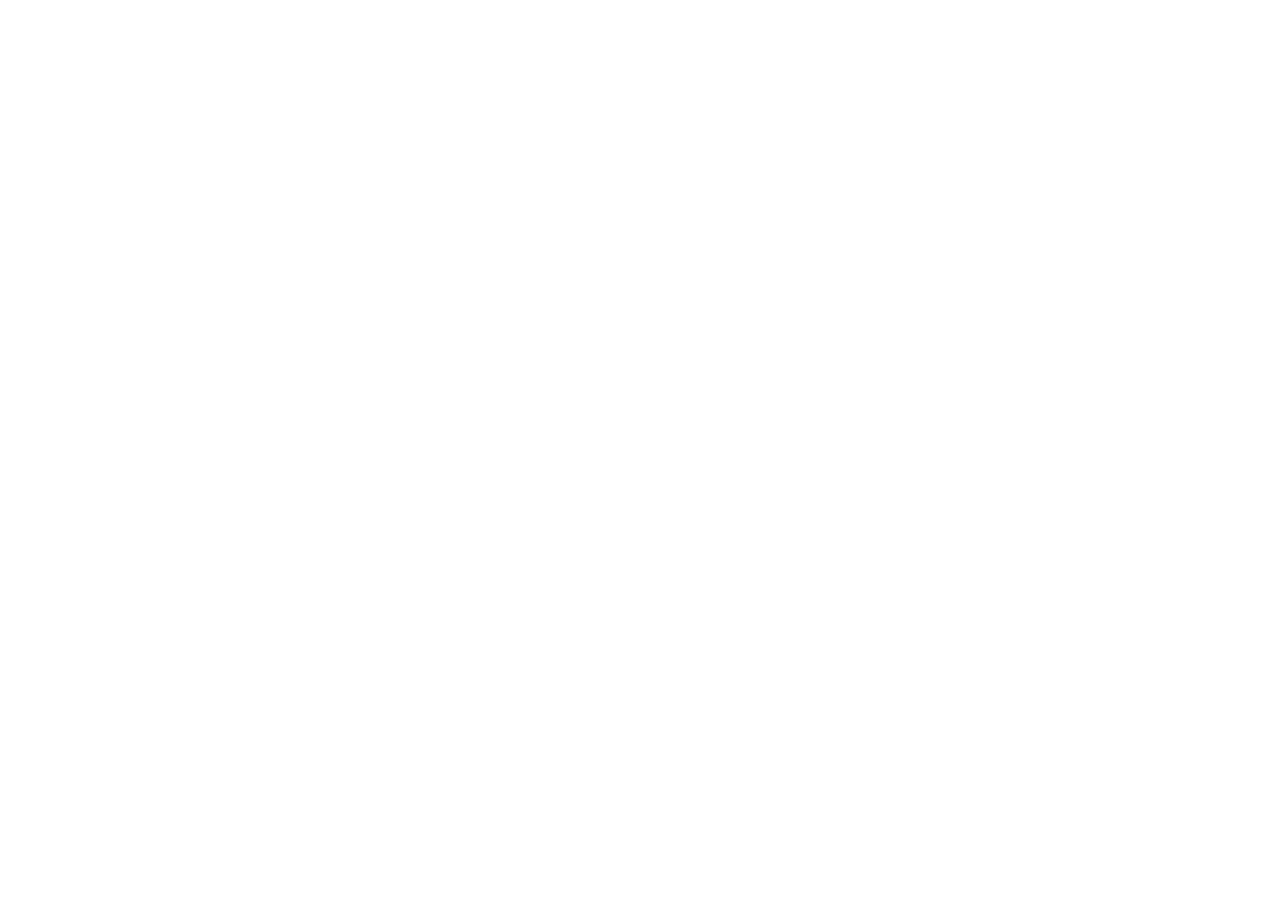
==== index.html @ f11565d5 "img inserted" ====
<!DOCTYPE html>
<html lang="en">
<head>
    <meta charset="UTF-8">
    <meta name="viewport" content="width=device-width, initial-scale=1.0">
    <title>Document</title>
</head>
<body>
    <!-- Sección de inicio-->
    <section>
        <div>
            <div>
                <img src="SRC/rocket.png" alt="">
            </div>
        </div>
    </section>
    <!--Fin sección de inicio-->
</body>
</html>
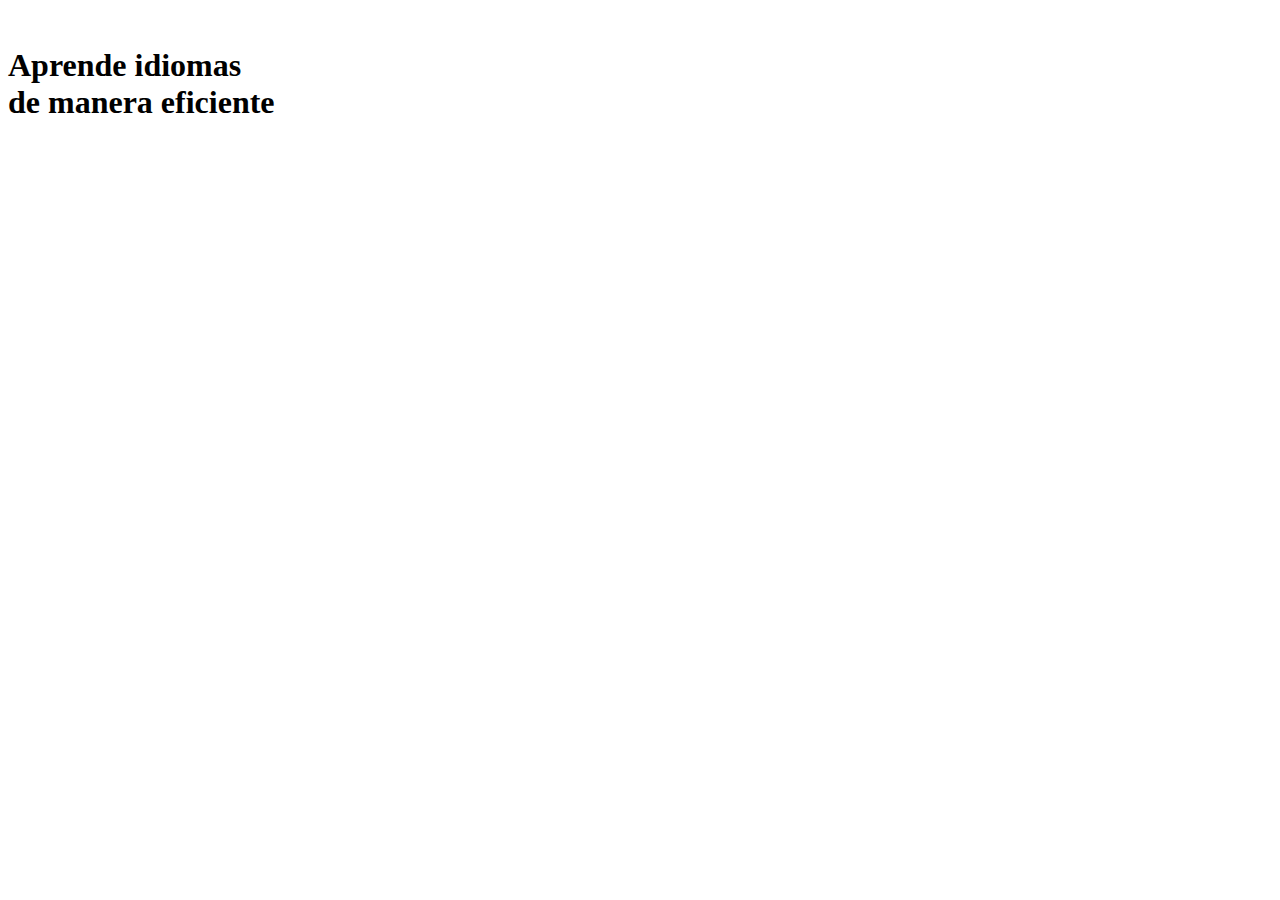
==== commit f2300a7d: "a" ====
--- a/index.html
+++ b/index.html
@@ -7,11 +7,17 @@
 </head>
 <body>
     <!-- Sección de inicio-->
-    <section>
-        <div>
-            <div>
+    <section class="Inicio">
+        <div class="Inicio-cont">
+            <div class="nave">
                 <img src="SRC/rocket.png" alt="">
             </div>
+            <div class="Registro-ingreso">
+                <h1>Aprende idiomas <br> de manera eficiente</h1>
+                <div class="Registrarse-Ingresar">
+                    <a href="Registrarse"></a>
+                    <a href="Ingresar"></a>
+                </div>
         </div>
     </section>
     <!--Fin sección de inicio-->
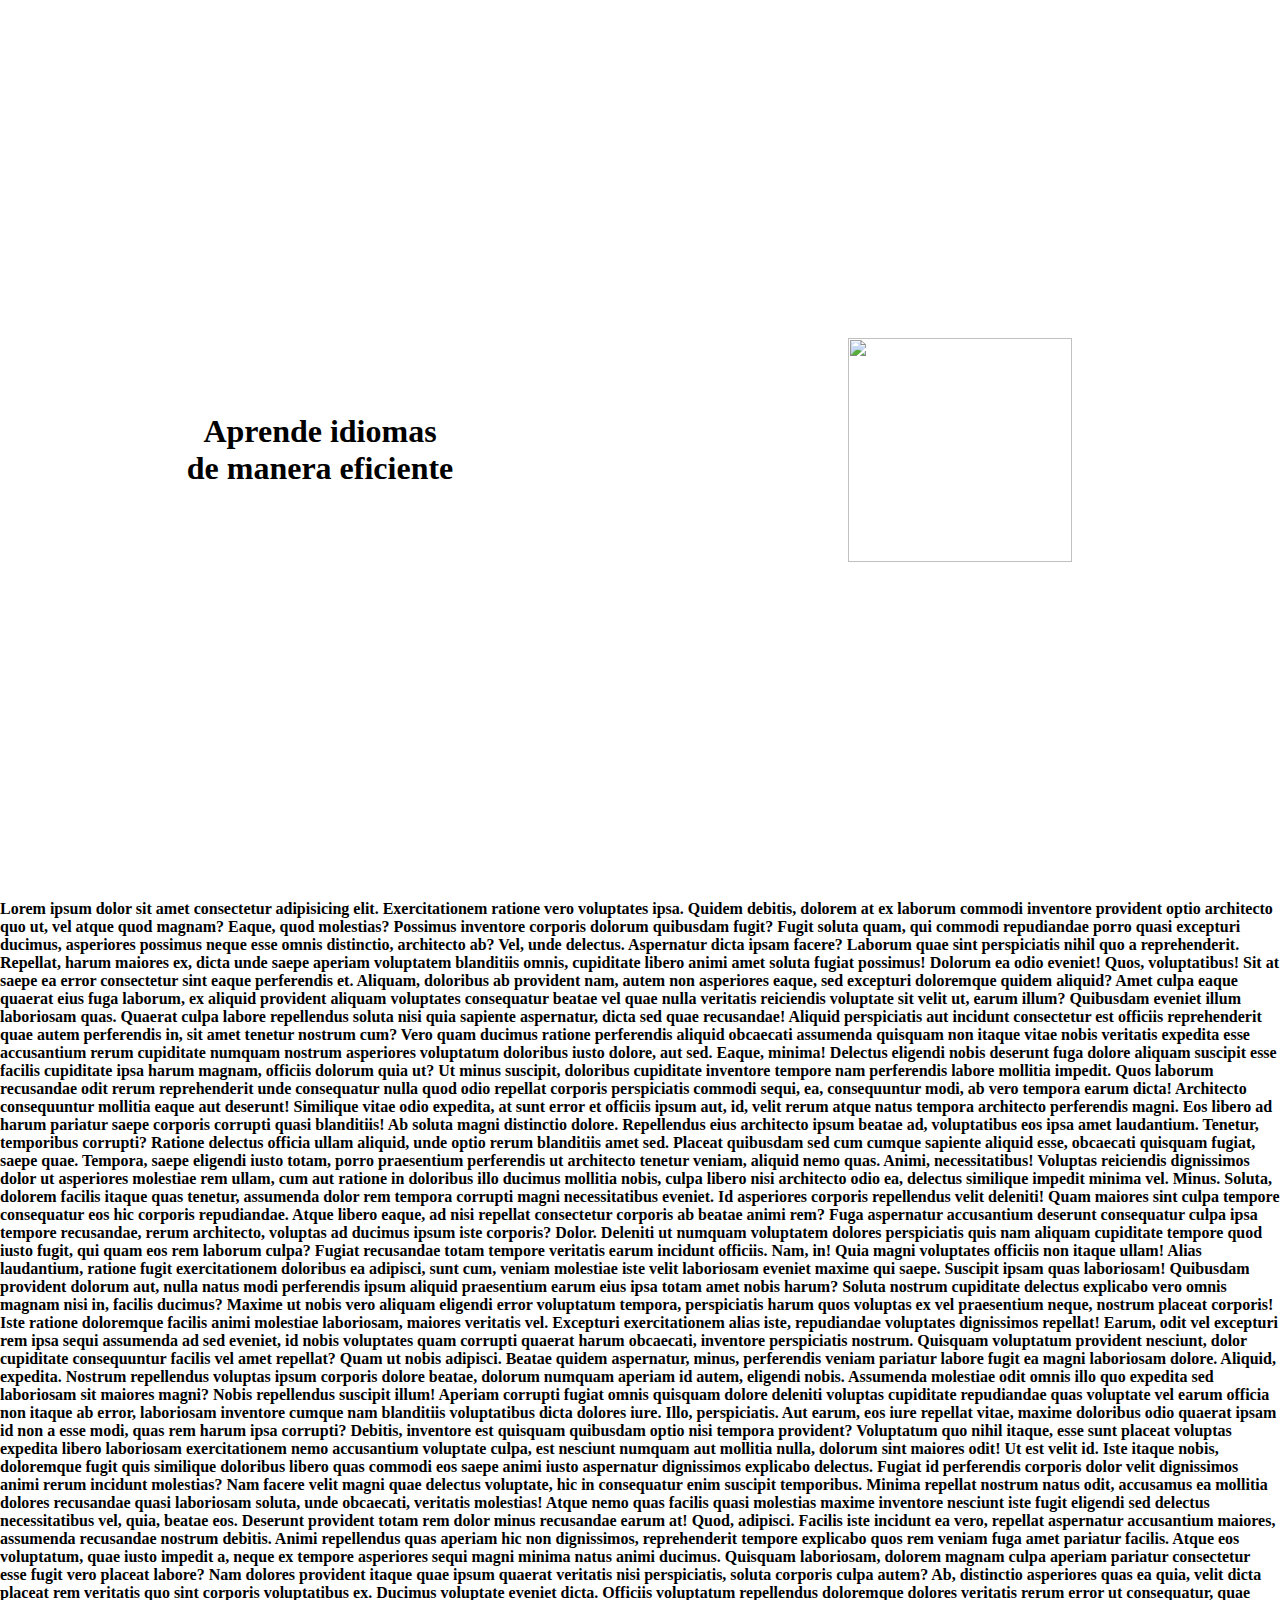
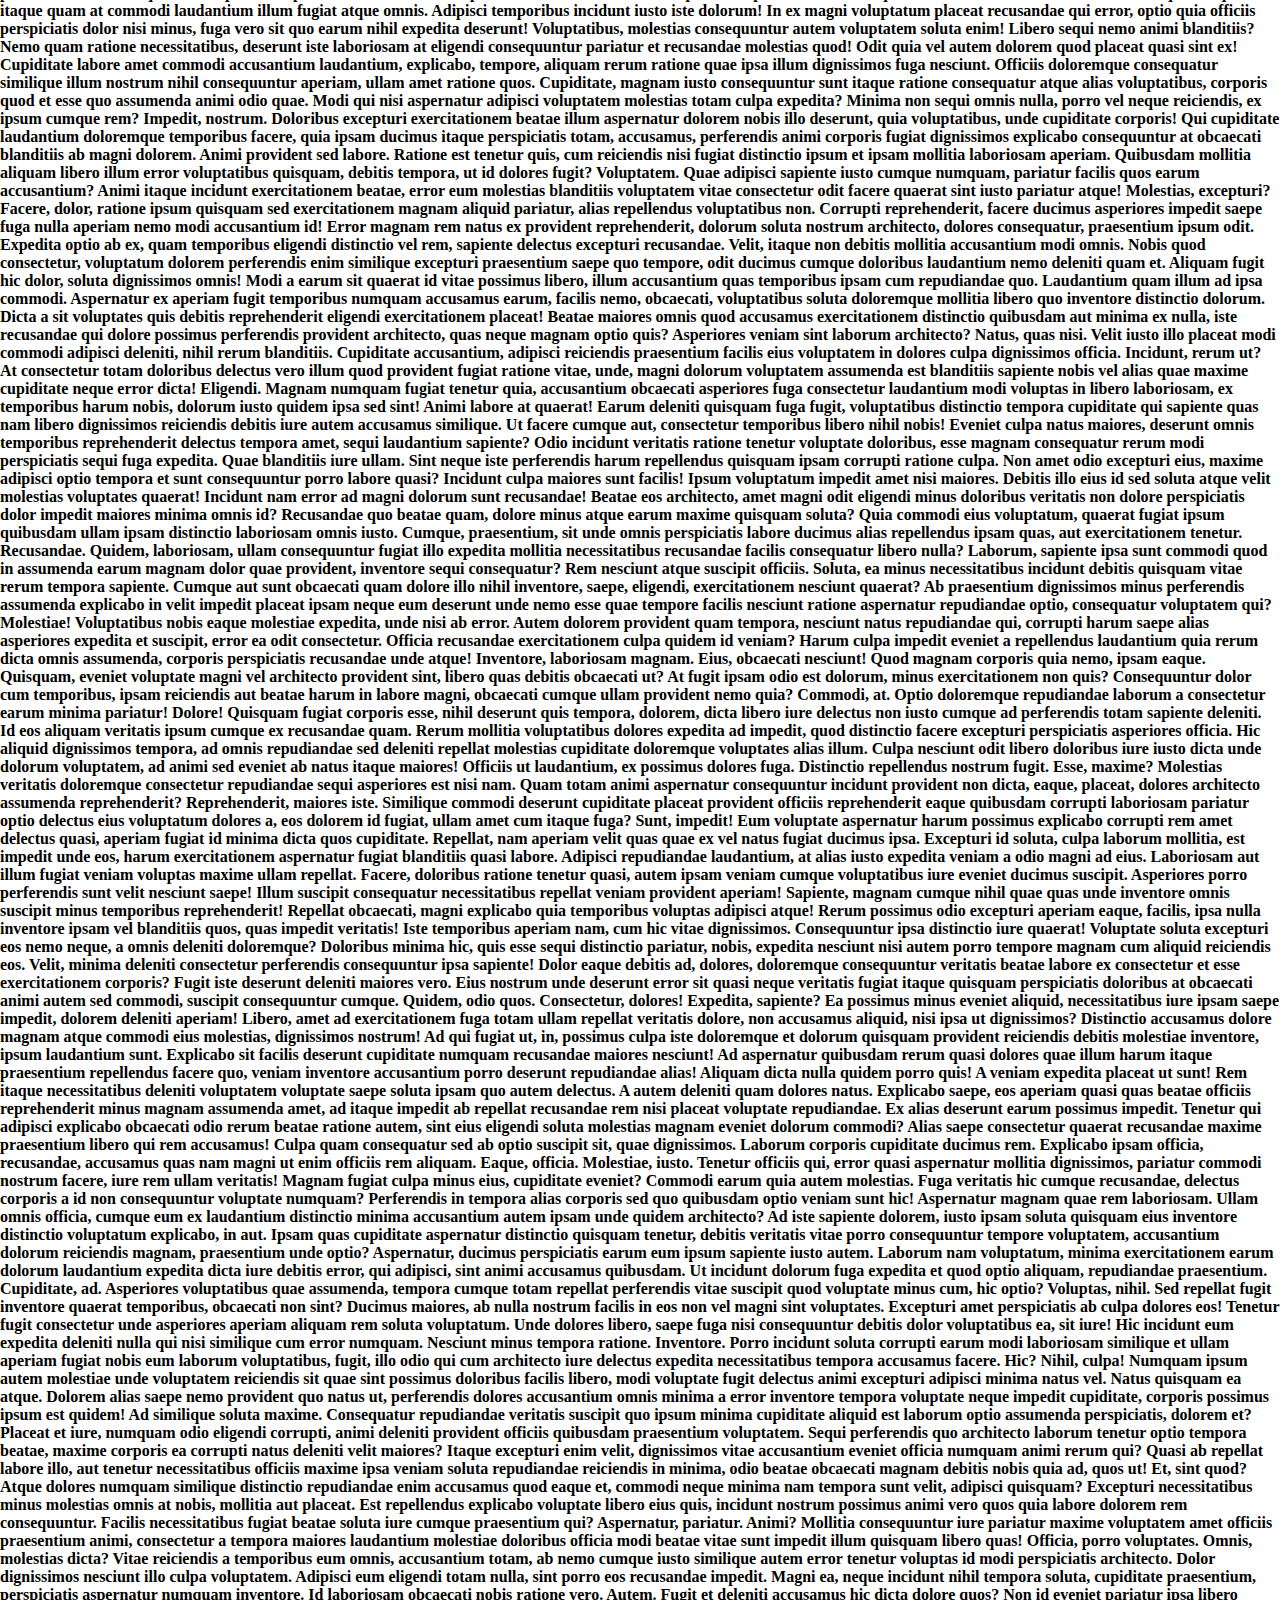
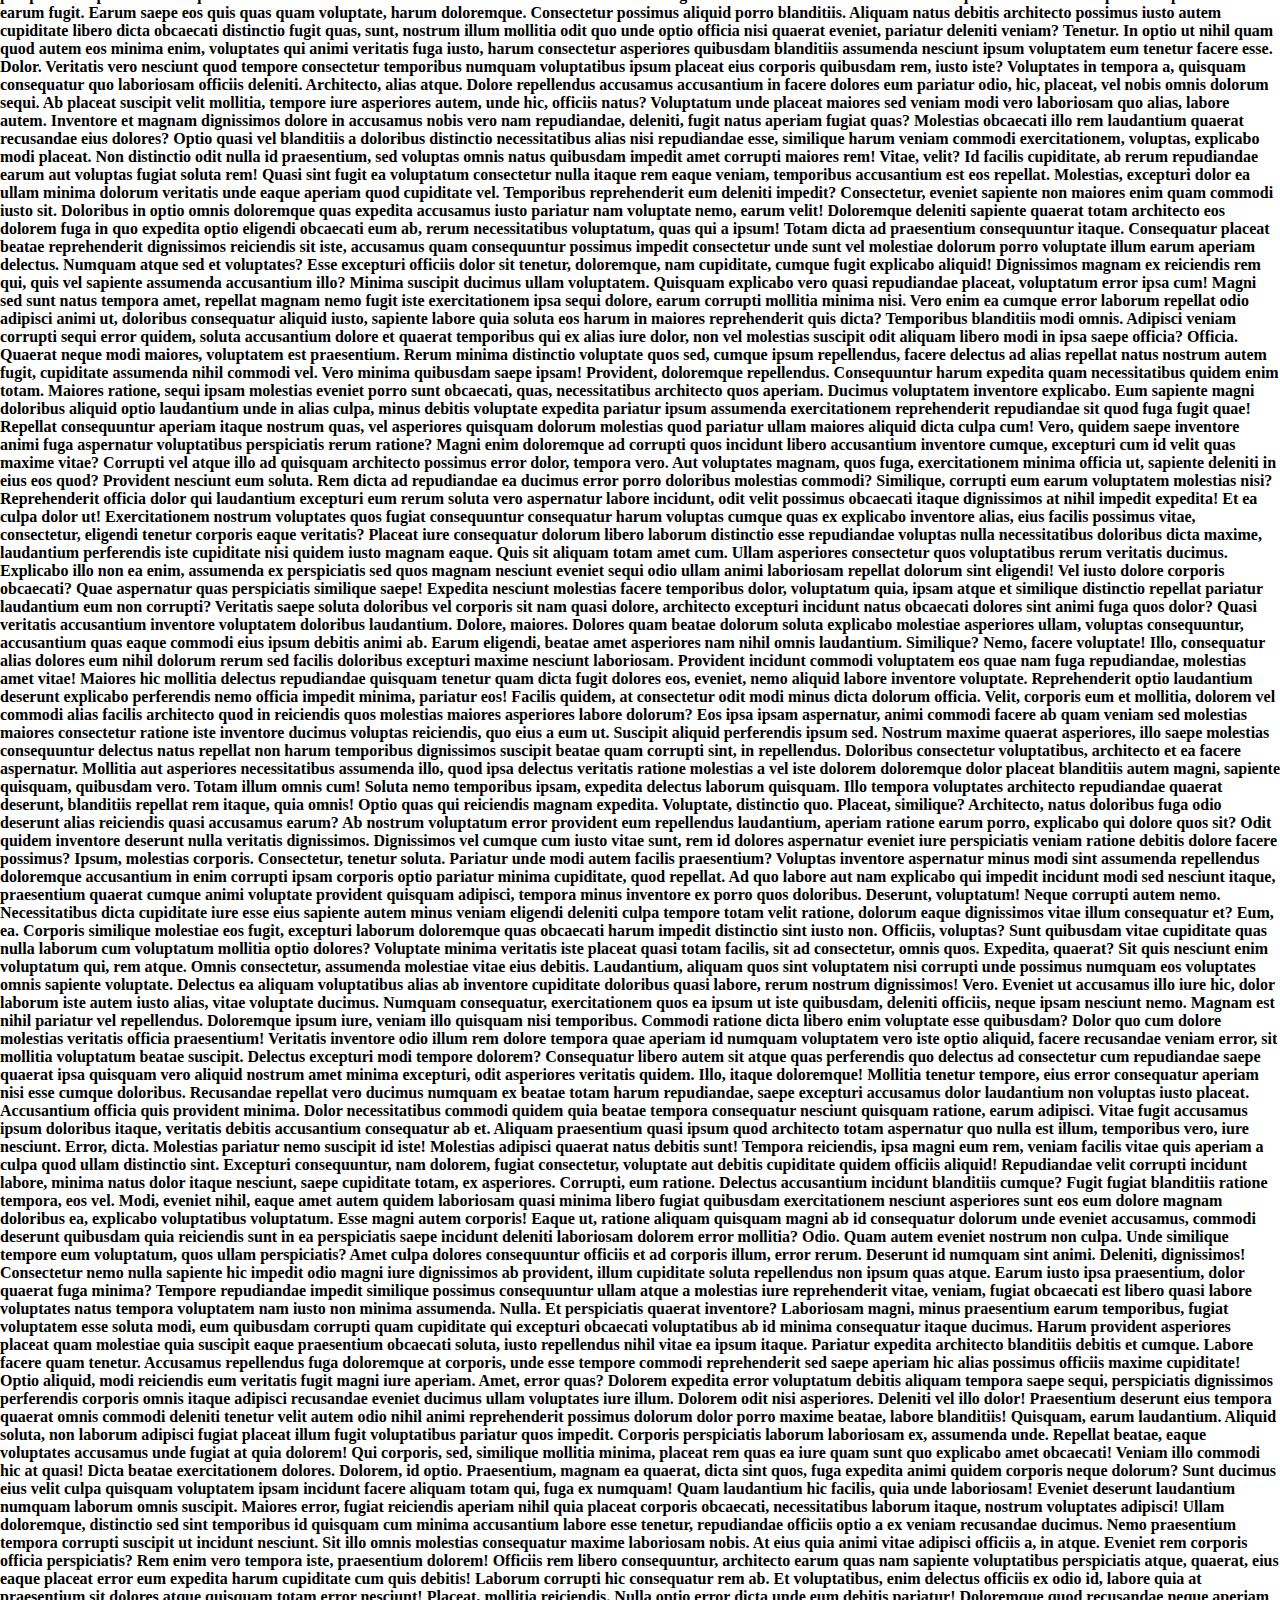
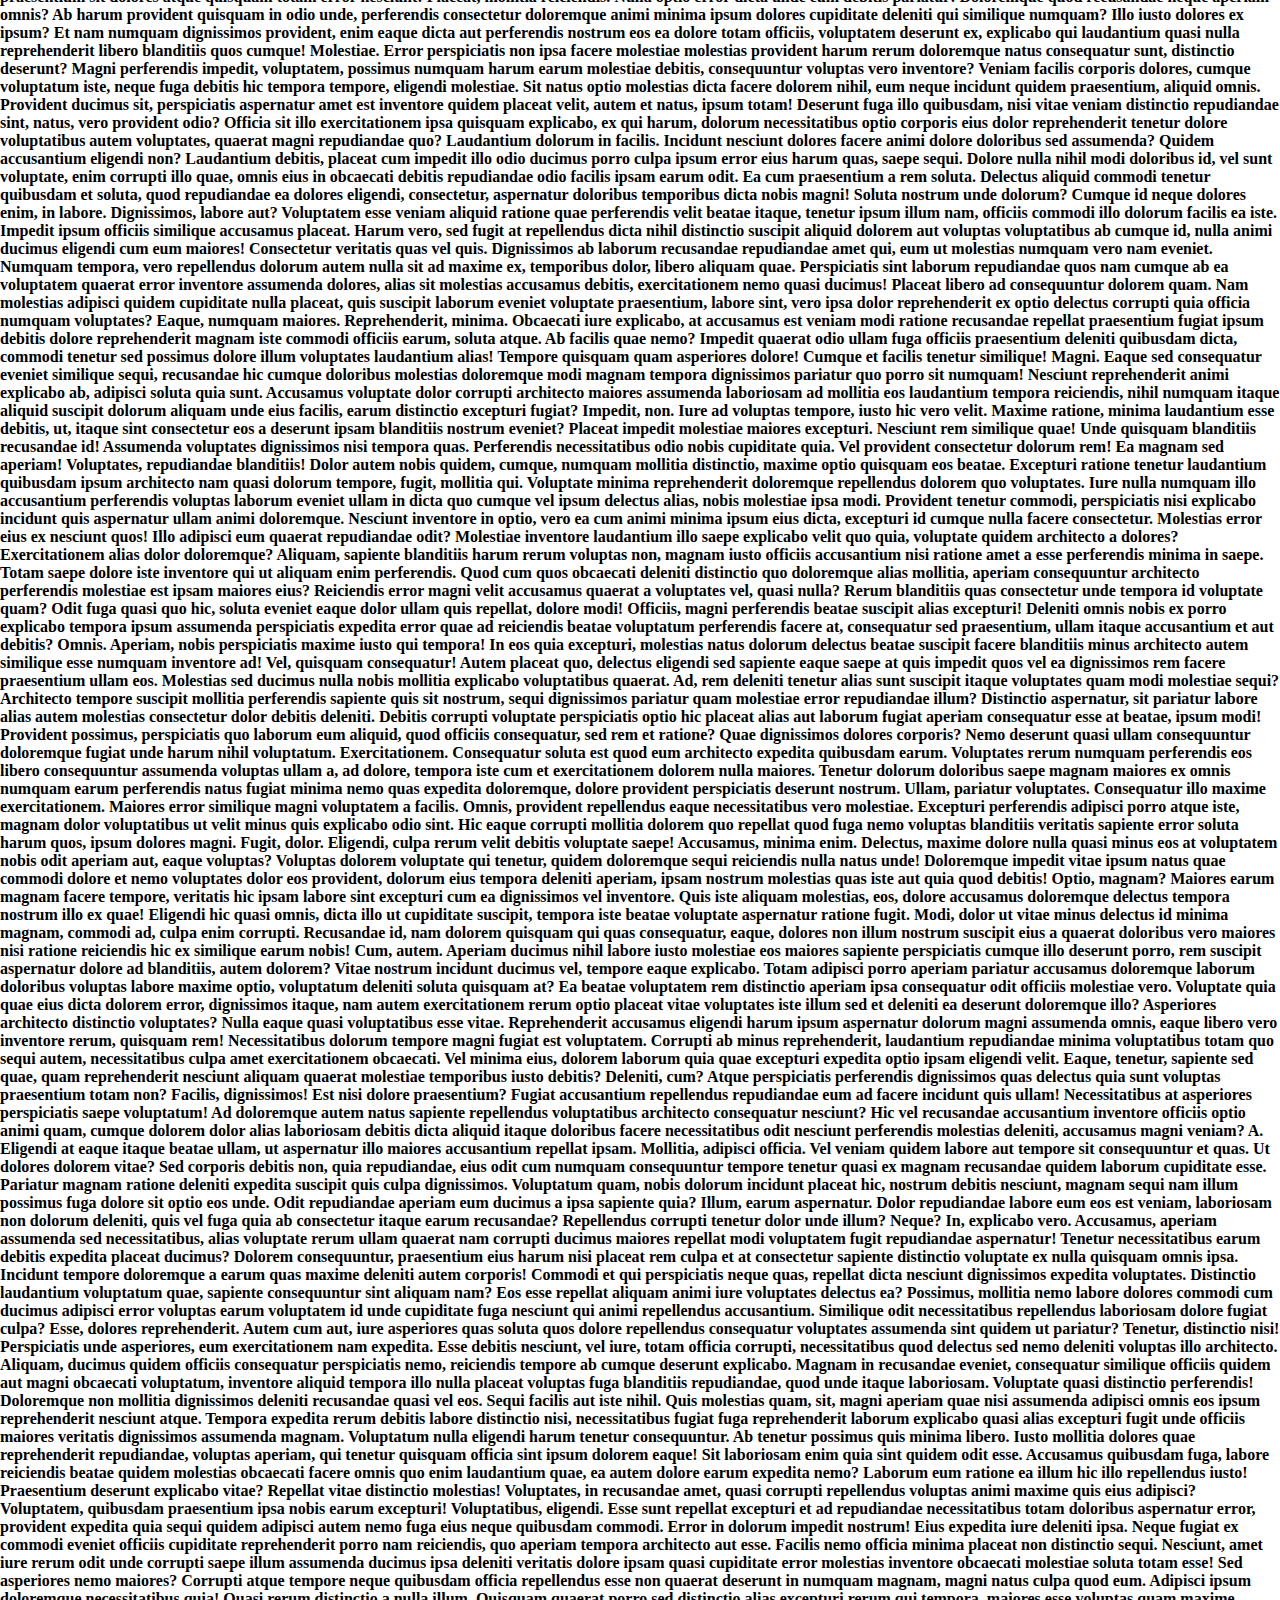
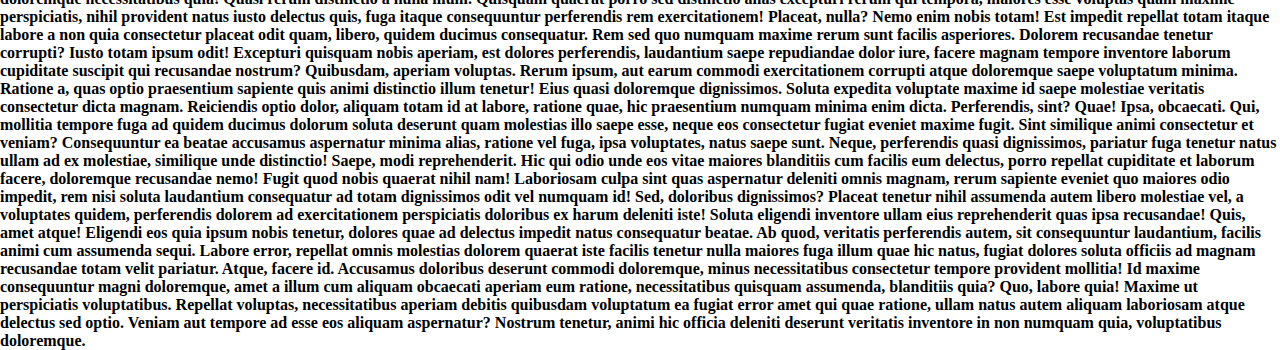
==== commit aca41992: "adding styles to inicio" ====
--- a/index.html
+++ b/index.html
@@ -4,6 +4,7 @@
     <meta charset="UTF-8">
     <meta name="viewport" content="width=device-width, initial-scale=1.0">
     <title>Document</title>
+    <link rel="stylesheet" href="CSS/inicio.css">
 </head>
 <body>
     <!-- Sección de inicio-->
@@ -12,7 +13,7 @@
             <div class="nave">
                 <img src="SRC/rocket.png" alt="">
             </div>
-            <div class="Registro-ingreso">
+            <div class="registro-ingreso">
                 <h1>Aprende idiomas <br> de manera eficiente</h1>
                 <div class="Registrarse-Ingresar">
                     <a href="Registrarse"></a>
@@ -21,5 +22,262 @@
         </div>
     </section>
     <!--Fin sección de inicio-->
+    <h4>Lorem ipsum dolor sit amet consectetur adipisicing elit. Exercitationem ratione vero voluptates ipsa. Quidem debitis, dolorem at ex laborum commodi inventore provident optio architecto quo ut, vel atque quod magnam?
+        Eaque, quod molestias? Possimus inventore corporis dolorum quibusdam fugit? Fugit soluta quam, qui commodi repudiandae porro quasi excepturi ducimus, asperiores possimus neque esse omnis distinctio, architecto ab? Vel, unde delectus.
+        Aspernatur dicta ipsam facere? Laborum quae sint perspiciatis nihil quo a reprehenderit. Repellat, harum maiores ex, dicta unde saepe aperiam voluptatem blanditiis omnis, cupiditate libero animi amet soluta fugiat possimus!
+        Dolorum ea odio eveniet! Quos, voluptatibus! Sit at saepe ea error consectetur sint eaque perferendis et. Aliquam, doloribus ab provident nam, autem non asperiores eaque, sed excepturi doloremque quidem aliquid?
+        Amet culpa eaque quaerat eius fuga laborum, ex aliquid provident aliquam voluptates consequatur beatae vel quae nulla veritatis reiciendis voluptate sit velit ut, earum illum? Quibusdam eveniet illum laboriosam quas.
+        Quaerat culpa labore repellendus soluta nisi quia sapiente aspernatur, dicta sed quae recusandae! Aliquid perspiciatis aut incidunt consectetur est officiis reprehenderit quae autem perferendis in, sit amet tenetur nostrum cum?
+        Vero quam ducimus ratione perferendis aliquid obcaecati assumenda quisquam non itaque vitae nobis veritatis expedita esse accusantium rerum cupiditate numquam nostrum asperiores voluptatum doloribus iusto dolore, aut sed. Eaque, minima!
+        Delectus eligendi nobis deserunt fuga dolore aliquam suscipit esse facilis cupiditate ipsa harum magnam, officiis dolorum quia ut? Ut minus suscipit, doloribus cupiditate inventore tempore nam perferendis labore mollitia impedit.
+        Quos laborum recusandae odit rerum reprehenderit unde consequatur nulla quod odio repellat corporis perspiciatis commodi sequi, ea, consequuntur modi, ab vero tempora earum dicta! Architecto consequuntur mollitia eaque aut deserunt!
+        Similique vitae odio expedita, at sunt error et officiis ipsum aut, id, velit rerum atque natus tempora architecto perferendis magni. Eos libero ad harum pariatur saepe corporis corrupti quasi blanditiis!
+        Ab soluta magni distinctio dolore. Repellendus eius architecto ipsum beatae ad, voluptatibus eos ipsa amet laudantium. Tenetur, temporibus corrupti? Ratione delectus officia ullam aliquid, unde optio rerum blanditiis amet sed.
+        Placeat quibusdam sed cum cumque sapiente aliquid esse, obcaecati quisquam fugiat, saepe quae. Tempora, saepe eligendi iusto totam, porro praesentium perferendis ut architecto tenetur veniam, aliquid nemo quas. Animi, necessitatibus!
+        Voluptas reiciendis dignissimos dolor ut asperiores molestiae rem ullam, cum aut ratione in doloribus illo ducimus mollitia nobis, culpa libero nisi architecto odio ea, delectus similique impedit minima vel. Minus.
+        Soluta, dolorem facilis itaque quas tenetur, assumenda dolor rem tempora corrupti magni necessitatibus eveniet. Id asperiores corporis repellendus velit deleniti! Quam maiores sint culpa tempore consequatur eos hic corporis repudiandae.
+        Atque libero eaque, ad nisi repellat consectetur corporis ab beatae animi rem? Fuga aspernatur accusantium deserunt consequatur culpa ipsa tempore recusandae, rerum architecto, voluptas ad ducimus ipsum iste corporis? Dolor.
+        Deleniti ut numquam voluptatem dolores perspiciatis quis nam aliquam cupiditate tempore quod iusto fugit, qui quam eos rem laborum culpa? Fugiat recusandae totam tempore veritatis earum incidunt officiis. Nam, in!
+        Quia magni voluptates officiis non itaque ullam! Alias laudantium, ratione fugit exercitationem doloribus ea adipisci, sunt cum, veniam molestiae iste velit laboriosam eveniet maxime qui saepe. Suscipit ipsam quas laboriosam!
+        Quibusdam provident dolorum aut, nulla natus modi perferendis ipsum aliquid praesentium earum eius ipsa totam amet nobis harum? Soluta nostrum cupiditate delectus explicabo vero omnis magnam nisi in, facilis ducimus?
+        Maxime ut nobis vero aliquam eligendi error voluptatum tempora, perspiciatis harum quos voluptas ex vel praesentium neque, nostrum placeat corporis! Iste ratione doloremque facilis animi molestiae laboriosam, maiores veritatis vel.
+        Excepturi exercitationem alias iste, repudiandae voluptates dignissimos repellat! Earum, odit vel excepturi rem ipsa sequi assumenda ad sed eveniet, id nobis voluptates quam corrupti quaerat harum obcaecati, inventore perspiciatis nostrum.
+        Quisquam voluptatum provident nesciunt, dolor cupiditate consequuntur facilis vel amet repellat? Quam ut nobis adipisci. Beatae quidem aspernatur, minus, perferendis veniam pariatur labore fugit ea magni laboriosam dolore. Aliquid, expedita.
+        Nostrum repellendus voluptas ipsum corporis dolore beatae, dolorum numquam aperiam id autem, eligendi nobis. Assumenda molestiae odit omnis illo quo expedita sed laboriosam sit maiores magni? Nobis repellendus suscipit illum!
+        Aperiam corrupti fugiat omnis quisquam dolore deleniti voluptas cupiditate repudiandae quas voluptate vel earum officia non itaque ab error, laboriosam inventore cumque nam blanditiis voluptatibus dicta dolores iure. Illo, perspiciatis.
+        Aut earum, eos iure repellat vitae, maxime doloribus odio quaerat ipsam id non a esse modi, quas rem harum ipsa corrupti? Debitis, inventore est quisquam quibusdam optio nisi tempora provident?
+        Voluptatum quo nihil itaque, esse sunt placeat voluptas expedita libero laboriosam exercitationem nemo accusantium voluptate culpa, est nesciunt numquam aut mollitia nulla, dolorum sint maiores odit! Ut est velit id.
+        Iste itaque nobis, doloremque fugit quis similique doloribus libero quas commodi eos saepe animi iusto aspernatur dignissimos explicabo delectus. Fugiat id perferendis corporis dolor velit dignissimos animi rerum incidunt molestias?
+        Nam facere velit magni quae delectus voluptate, hic in consequatur enim suscipit temporibus. Minima repellat nostrum natus odit, accusamus ea mollitia dolores recusandae quasi laboriosam soluta, unde obcaecati, veritatis molestias!
+        Atque nemo quas facilis quasi molestias maxime inventore nesciunt iste fugit eligendi sed delectus necessitatibus vel, quia, beatae eos. Deserunt provident totam rem dolor minus recusandae earum at! Quod, adipisci.
+        Facilis iste incidunt ea vero, repellat aspernatur accusantium maiores, assumenda recusandae nostrum debitis. Animi repellendus quas aperiam hic non dignissimos, reprehenderit tempore explicabo quos rem veniam fuga amet pariatur facilis.
+        Atque eos voluptatum, quae iusto impedit a, neque ex tempore asperiores sequi magni minima natus animi ducimus. Quisquam laboriosam, dolorem magnam culpa aperiam pariatur consectetur esse fugit vero placeat labore?
+        Nam dolores provident itaque quae ipsum quaerat veritatis nisi perspiciatis, soluta corporis culpa autem? Ab, distinctio asperiores quas ea quia, velit dicta placeat rem veritatis quo sint corporis voluptatibus ex.
+        Ducimus voluptate eveniet dicta. Officiis voluptatum repellendus doloremque dolores veritatis rerum error ut consequatur, quae itaque quam at commodi laudantium illum fugiat atque omnis. Adipisci temporibus incidunt iusto iste dolorum!
+        In ex magni voluptatum placeat recusandae qui error, optio quia officiis perspiciatis dolor nisi minus, fuga vero sit quo earum nihil expedita deserunt! Voluptatibus, molestias consequuntur autem voluptatem soluta enim!
+        Libero sequi nemo animi blanditiis? Nemo quam ratione necessitatibus, deserunt iste laboriosam at eligendi consequuntur pariatur et recusandae molestias quod! Odit quia vel autem dolorem quod placeat quasi sint ex!
+        Cupiditate labore amet commodi accusantium laudantium, explicabo, tempore, aliquam rerum ratione quae ipsa illum dignissimos fuga nesciunt. Officiis doloremque consequatur similique illum nostrum nihil consequuntur aperiam, ullam amet ratione quos.
+        Cupiditate, magnam iusto consequuntur sunt itaque ratione consequatur atque alias voluptatibus, corporis quod et esse quo assumenda animi odio quae. Modi qui nisi aspernatur adipisci voluptatem molestias totam culpa expedita?
+        Minima non sequi omnis nulla, porro vel neque reiciendis, ex ipsum cumque rem? Impedit, nostrum. Doloribus excepturi exercitationem beatae illum aspernatur dolorem nobis illo deserunt, quia voluptatibus, unde cupiditate corporis!
+        Qui cupiditate laudantium doloremque temporibus facere, quia ipsam ducimus itaque perspiciatis totam, accusamus, perferendis animi corporis fugiat dignissimos explicabo consequuntur at obcaecati blanditiis ab magni dolorem. Animi provident sed labore.
+        Ratione est tenetur quis, cum reiciendis nisi fugiat distinctio ipsum et ipsam mollitia laboriosam aperiam. Quibusdam mollitia aliquam libero illum error voluptatibus quisquam, debitis tempora, ut id dolores fugit? Voluptatem.
+        Quae adipisci sapiente iusto cumque numquam, pariatur facilis quos earum accusantium? Animi itaque incidunt exercitationem beatae, error eum molestias blanditiis voluptatem vitae consectetur odit facere quaerat sint iusto pariatur atque!
+        Molestias, excepturi? Facere, dolor, ratione ipsum quisquam sed exercitationem magnam aliquid pariatur, alias repellendus voluptatibus non. Corrupti reprehenderit, facere ducimus asperiores impedit saepe fuga nulla aperiam nemo modi accusantium id!
+        Error magnam rem natus ex provident reprehenderit, dolorum soluta nostrum architecto, dolores consequatur, praesentium ipsum odit. Expedita optio ab ex, quam temporibus eligendi distinctio vel rem, sapiente delectus excepturi recusandae.
+        Velit, itaque non debitis mollitia accusantium modi omnis. Nobis quod consectetur, voluptatum dolorem perferendis enim similique excepturi praesentium saepe quo tempore, odit ducimus cumque doloribus laudantium nemo deleniti quam et.
+        Aliquam fugit hic dolor, soluta dignissimos omnis! Modi a earum sit quaerat id vitae possimus libero, illum accusantium quas temporibus ipsam cum repudiandae quo. Laudantium quam illum ad ipsa commodi.
+        Aspernatur ex aperiam fugit temporibus numquam accusamus earum, facilis nemo, obcaecati, voluptatibus soluta doloremque mollitia libero quo inventore distinctio dolorum. Dicta a sit voluptates quis debitis reprehenderit eligendi exercitationem placeat!
+        Beatae maiores omnis quod accusamus exercitationem distinctio quibusdam aut minima ex nulla, iste recusandae qui dolore possimus perferendis provident architecto, quas neque magnam optio quis? Asperiores veniam sint laborum architecto?
+        Natus, quas nisi. Velit iusto illo placeat modi commodi adipisci deleniti, nihil rerum blanditiis. Cupiditate accusantium, adipisci reiciendis praesentium facilis eius voluptatem in dolores culpa dignissimos officia. Incidunt, rerum ut?
+        At consectetur totam doloribus delectus vero illum quod provident fugiat ratione vitae, unde, magni dolorum voluptatem assumenda est blanditiis sapiente nobis vel alias quae maxime cupiditate neque error dicta! Eligendi.
+        Magnam numquam fugiat tenetur quia, accusantium obcaecati asperiores fuga consectetur laudantium modi voluptas in libero laboriosam, ex temporibus harum nobis, dolorum iusto quidem ipsa sed sint! Animi labore at quaerat!
+        Earum deleniti quisquam fuga fugit, voluptatibus distinctio tempora cupiditate qui sapiente quas nam libero dignissimos reiciendis debitis iure autem accusamus similique. Ut facere cumque aut, consectetur temporibus libero nihil nobis!
+        Eveniet culpa natus maiores, deserunt omnis temporibus reprehenderit delectus tempora amet, sequi laudantium sapiente? Odio incidunt veritatis ratione tenetur voluptate doloribus, esse magnam consequatur rerum modi perspiciatis sequi fuga expedita.
+        Quae blanditiis iure ullam. Sint neque iste perferendis harum repellendus quisquam ipsam corrupti ratione culpa. Non amet odio excepturi eius, maxime adipisci optio tempora et sunt consequuntur porro labore quasi?
+        Incidunt culpa maiores sunt facilis! Ipsum voluptatum impedit amet nisi maiores. Debitis illo eius id sed soluta atque velit molestias voluptates quaerat! Incidunt nam error ad magni dolorum sunt recusandae!
+        Beatae eos architecto, amet magni odit eligendi minus doloribus veritatis non dolore perspiciatis dolor impedit maiores minima omnis id? Recusandae quo beatae quam, dolore minus atque earum maxime quisquam soluta?
+        Quia commodi eius voluptatum, quaerat fugiat ipsum quibusdam ullam ipsam distinctio laboriosam omnis iusto. Cumque, praesentium, sit unde omnis perspiciatis labore ducimus alias repellendus ipsam quas, aut exercitationem tenetur. Recusandae.
+        Quidem, laboriosam, ullam consequuntur fugiat illo expedita mollitia necessitatibus recusandae facilis consequatur libero nulla? Laborum, sapiente ipsa sunt commodi quod in assumenda earum magnam dolor quae provident, inventore sequi consequatur?
+        Rem nesciunt atque suscipit officiis. Soluta, ea minus necessitatibus incidunt debitis quisquam vitae rerum tempora sapiente. Cumque aut sunt obcaecati quam dolore illo nihil inventore, saepe, eligendi, exercitationem nesciunt quaerat?
+        Ab praesentium dignissimos minus perferendis assumenda explicabo in velit impedit placeat ipsam neque eum deserunt unde nemo esse quae tempore facilis nesciunt ratione aspernatur repudiandae optio, consequatur voluptatem qui? Molestiae!
+        Voluptatibus nobis eaque molestiae expedita, unde nisi ab error. Autem dolorem provident quam tempora, nesciunt natus repudiandae qui, corrupti harum saepe alias asperiores expedita et suscipit, error ea odit consectetur.
+        Officia recusandae exercitationem culpa quidem id veniam? Harum culpa impedit eveniet a repellendus laudantium quia rerum dicta omnis assumenda, corporis perspiciatis recusandae unde atque! Inventore, laboriosam magnam. Eius, obcaecati nesciunt!
+        Quod magnam corporis quia nemo, ipsam eaque. Quisquam, eveniet voluptate magni vel architecto provident sint, libero quas debitis obcaecati ut? At fugit ipsam odio est dolorum, minus exercitationem non quis?
+        Consequuntur dolor cum temporibus, ipsam reiciendis aut beatae harum in labore magni, obcaecati cumque ullam provident nemo quia? Commodi, at. Optio doloremque repudiandae laborum a consectetur earum minima pariatur! Dolore!
+        Quisquam fugiat corporis esse, nihil deserunt quis tempora, dolorem, dicta libero iure delectus non iusto cumque ad perferendis totam sapiente deleniti. Id eos aliquam veritatis ipsum cumque ex recusandae quam.
+        Rerum mollitia voluptatibus dolores expedita ad impedit, quod distinctio facere excepturi perspiciatis asperiores officia. Hic aliquid dignissimos tempora, ad omnis repudiandae sed deleniti repellat molestias cupiditate doloremque voluptates alias illum.
+        Culpa nesciunt odit libero doloribus iure iusto dicta unde dolorum voluptatem, ad animi sed eveniet ab natus itaque maiores! Officiis ut laudantium, ex possimus dolores fuga. Distinctio repellendus nostrum fugit.
+        Esse, maxime? Molestias veritatis doloremque consectetur repudiandae sequi asperiores est nisi nam. Quam totam animi aspernatur consequuntur incidunt provident non dicta, eaque, placeat, dolores architecto assumenda reprehenderit? Reprehenderit, maiores iste.
+        Similique commodi deserunt cupiditate placeat provident officiis reprehenderit eaque quibusdam corrupti laboriosam pariatur optio delectus eius voluptatum dolores a, eos dolorem id fugiat, ullam amet cum itaque fuga? Sunt, impedit!
+        Eum voluptate aspernatur harum possimus explicabo corrupti rem amet delectus quasi, aperiam fugiat id minima dicta quos cupiditate. Repellat, nam aperiam velit quas quae ex vel natus fugiat ducimus ipsa.
+        Excepturi id soluta, culpa laborum mollitia, est impedit unde eos, harum exercitationem aspernatur fugiat blanditiis quasi labore. Adipisci repudiandae laudantium, at alias iusto expedita veniam a odio magni ad eius.
+        Laboriosam aut illum fugiat veniam voluptas maxime ullam repellat. Facere, doloribus ratione tenetur quasi, autem ipsam veniam cumque voluptatibus iure eveniet ducimus suscipit. Asperiores porro perferendis sunt velit nesciunt saepe!
+        Illum suscipit consequatur necessitatibus repellat veniam provident aperiam! Sapiente, magnam cumque nihil quae quas unde inventore omnis suscipit minus temporibus reprehenderit! Repellat obcaecati, magni explicabo quia temporibus voluptas adipisci atque!
+        Rerum possimus odio excepturi aperiam eaque, facilis, ipsa nulla inventore ipsam vel blanditiis quos, quas impedit veritatis! Iste temporibus aperiam nam, cum hic vitae dignissimos. Consequuntur ipsa distinctio iure quaerat!
+        Voluptate soluta excepturi eos nemo neque, a omnis deleniti doloremque? Doloribus minima hic, quis esse sequi distinctio pariatur, nobis, expedita nesciunt nisi autem porro tempore magnam cum aliquid reiciendis eos.
+        Velit, minima deleniti consectetur perferendis consequuntur ipsa sapiente! Dolor eaque debitis ad, dolores, doloremque consequuntur veritatis beatae labore ex consectetur et esse exercitationem corporis? Fugit iste deserunt deleniti maiores vero.
+        Eius nostrum unde deserunt error sit quasi neque veritatis fugiat itaque quisquam perspiciatis doloribus at obcaecati animi autem sed commodi, suscipit consequuntur cumque. Quidem, odio quos. Consectetur, dolores! Expedita, sapiente?
+        Ea possimus minus eveniet aliquid, necessitatibus iure ipsam saepe impedit, dolorem deleniti aperiam! Libero, amet ad exercitationem fuga totam ullam repellat veritatis dolore, non accusamus aliquid, nisi ipsa ut dignissimos?
+        Distinctio accusamus dolore magnam atque commodi eius molestias, dignissimos nostrum! Ad qui fugiat ut, in, possimus culpa iste doloremque et dolorum quisquam provident reiciendis debitis molestiae inventore, ipsum laudantium sunt.
+        Explicabo sit facilis deserunt cupiditate numquam recusandae maiores nesciunt! Ad aspernatur quibusdam rerum quasi dolores quae illum harum itaque praesentium repellendus facere quo, veniam inventore accusantium porro deserunt repudiandae alias!
+        Aliquam dicta nulla quidem porro quis! A veniam expedita placeat ut sunt! Rem itaque necessitatibus deleniti voluptatem voluptate saepe soluta ipsam quo autem delectus. A autem deleniti quam dolores natus.
+        Explicabo saepe, eos aperiam quasi quas beatae officiis reprehenderit minus magnam assumenda amet, ad itaque impedit ab repellat recusandae rem nisi placeat voluptate repudiandae. Ex alias deserunt earum possimus impedit.
+        Tenetur qui adipisci explicabo obcaecati odio rerum beatae ratione autem, sint eius eligendi soluta molestias magnam eveniet dolorum commodi? Alias saepe consectetur quaerat recusandae maxime praesentium libero qui rem accusamus!
+        Culpa quam consequatur sed ab optio suscipit sit, quae dignissimos. Laborum corporis cupiditate ducimus rem. Explicabo ipsam officia, recusandae, accusamus quas nam magni ut enim officiis rem aliquam. Eaque, officia.
+        Molestiae, iusto. Tenetur officiis qui, error quasi aspernatur mollitia dignissimos, pariatur commodi nostrum facere, iure rem ullam veritatis! Magnam fugiat culpa minus eius, cupiditate eveniet? Commodi earum quia autem molestias.
+        Fuga veritatis hic cumque recusandae, delectus corporis a id non consequuntur voluptate numquam? Perferendis in tempora alias corporis sed quo quibusdam optio veniam sunt hic! Aspernatur magnam quae rem laboriosam.
+        Ullam omnis officia, cumque eum ex laudantium distinctio minima accusantium autem ipsam unde quidem architecto? Ad iste sapiente dolorem, iusto ipsam soluta quisquam eius inventore distinctio voluptatum explicabo, in aut.
+        Ipsam quas cupiditate aspernatur distinctio quisquam tenetur, debitis veritatis vitae porro consequuntur tempore voluptatem, accusantium dolorum reiciendis magnam, praesentium unde optio? Aspernatur, ducimus perspiciatis earum eum ipsum sapiente iusto autem.
+        Laborum nam voluptatum, minima exercitationem earum dolorum laudantium expedita dicta iure debitis error, qui adipisci, sint animi accusamus quibusdam. Ut incidunt dolorum fuga expedita et quod optio aliquam, repudiandae praesentium.
+        Cupiditate, ad. Asperiores voluptatibus quae assumenda, tempora cumque totam repellat perferendis vitae suscipit quod voluptate minus cum, hic optio? Voluptas, nihil. Sed repellat fugit inventore quaerat temporibus, obcaecati non sint?
+        Ducimus maiores, ab nulla nostrum facilis in eos non vel magni sint voluptates. Excepturi amet perspiciatis ab culpa dolores eos! Tenetur fugit consectetur unde asperiores aperiam aliquam rem soluta voluptatum.
+        Unde dolores libero, saepe fuga nisi consequuntur debitis dolor voluptatibus ea, sit iure! Hic incidunt eum expedita deleniti nulla qui nisi similique cum error numquam. Nesciunt minus tempora ratione. Inventore.
+        Porro incidunt soluta corrupti earum modi laboriosam similique et ullam aperiam fugiat nobis eum laborum voluptatibus, fugit, illo odio qui cum architecto iure delectus expedita necessitatibus tempora accusamus facere. Hic?
+        Nihil, culpa! Numquam ipsum autem molestiae unde voluptatem reiciendis sit quae sint possimus doloribus facilis libero, modi voluptate fugit delectus animi excepturi adipisci minima natus vel. Natus quisquam ea atque.
+        Dolorem alias saepe nemo provident quo natus ut, perferendis dolores accusantium omnis minima a error inventore tempora voluptate neque impedit cupiditate, corporis possimus ipsum est quidem! Ad similique soluta maxime.
+        Consequatur repudiandae veritatis suscipit quo ipsum minima cupiditate aliquid est laborum optio assumenda perspiciatis, dolorem et? Placeat et iure, numquam odio eligendi corrupti, animi deleniti provident officiis quibusdam praesentium voluptatem.
+        Sequi perferendis quo architecto laborum tenetur optio tempora beatae, maxime corporis ea corrupti natus deleniti velit maiores? Itaque excepturi enim velit, dignissimos vitae accusantium eveniet officia numquam animi rerum qui?
+        Quasi ab repellat labore illo, aut tenetur necessitatibus officiis maxime ipsa veniam soluta repudiandae reiciendis in minima, odio beatae obcaecati magnam debitis nobis quia ad, quos ut! Et, sint quod?
+        Atque dolores numquam similique distinctio repudiandae enim accusamus quod eaque et, commodi neque minima nam tempora sunt velit, adipisci quisquam? Excepturi necessitatibus minus molestias omnis at nobis, mollitia aut placeat.
+        Est repellendus explicabo voluptate libero eius quis, incidunt nostrum possimus animi vero quos quia labore dolorem rem consequuntur. Facilis necessitatibus fugiat beatae soluta iure cumque praesentium qui? Aspernatur, pariatur. Animi?
+        Mollitia consequuntur iure pariatur maxime voluptatem amet officiis praesentium animi, consectetur a tempora maiores laudantium molestiae doloribus officia modi beatae vitae sunt impedit illum quisquam libero quas! Officia, porro voluptates.
+        Omnis, molestias dicta? Vitae reiciendis a temporibus eum omnis, accusantium totam, ab nemo cumque iusto similique autem error tenetur voluptas id modi perspiciatis architecto. Dolor dignissimos nesciunt illo culpa voluptatem.
+        Adipisci eum eligendi totam nulla, sint porro eos recusandae impedit. Magni ea, neque incidunt nihil tempora soluta, cupiditate praesentium, perspiciatis aspernatur numquam inventore. Id laboriosam obcaecati nobis ratione vero. Autem.
+        Fugit et deleniti accusamus hic dicta dolore quos? Non id eveniet pariatur ipsa libero earum fugit. Earum saepe eos quis quas quam voluptate, harum doloremque. Consectetur possimus aliquid porro blanditiis.
+        Aliquam natus debitis architecto possimus iusto autem cupiditate libero dicta obcaecati distinctio fugit quas, sunt, nostrum illum mollitia odit quo unde optio officia nisi quaerat eveniet, pariatur deleniti veniam? Tenetur.
+        In optio ut nihil quam quod autem eos minima enim, voluptates qui animi veritatis fuga iusto, harum consectetur asperiores quibusdam blanditiis assumenda nesciunt ipsum voluptatem eum tenetur facere esse. Dolor.
+        Veritatis vero nesciunt quod tempore consectetur temporibus numquam voluptatibus ipsum placeat eius corporis quibusdam rem, iusto iste? Voluptates in tempora a, quisquam consequatur quo laboriosam officiis deleniti. Architecto, alias atque.
+        Dolore repellendus accusamus accusantium in facere dolores eum pariatur odio, hic, placeat, vel nobis omnis dolorum sequi. Ab placeat suscipit velit mollitia, tempore iure asperiores autem, unde hic, officiis natus?
+        Voluptatum unde placeat maiores sed veniam modi vero laboriosam quo alias, labore autem. Inventore et magnam dignissimos dolore in accusamus nobis vero nam repudiandae, deleniti, fugit natus aperiam fugiat quas?
+        Molestias obcaecati illo rem laudantium quaerat recusandae eius dolores? Optio quasi vel blanditiis a doloribus distinctio necessitatibus alias nisi repudiandae esse, similique harum veniam commodi exercitationem, voluptas, explicabo modi placeat.
+        Non distinctio odit nulla id praesentium, sed voluptas omnis natus quibusdam impedit amet corrupti maiores rem! Vitae, velit? Id facilis cupiditate, ab rerum repudiandae earum aut voluptas fugiat soluta rem!
+        Quasi sint fugit ea voluptatum consectetur nulla itaque rem eaque veniam, temporibus accusantium est eos repellat. Molestias, excepturi dolor ea ullam minima dolorum veritatis unde eaque aperiam quod cupiditate vel.
+        Temporibus reprehenderit eum deleniti impedit? Consectetur, eveniet sapiente non maiores enim quam commodi iusto sit. Doloribus in optio omnis doloremque quas expedita accusamus iusto pariatur nam voluptate nemo, earum velit!
+        Doloremque deleniti sapiente quaerat totam architecto eos dolorem fuga in quo expedita optio eligendi obcaecati eum ab, rerum necessitatibus voluptatum, quas qui a ipsum! Totam dicta ad praesentium consequuntur itaque.
+        Consequatur placeat beatae reprehenderit dignissimos reiciendis sit iste, accusamus quam consequuntur possimus impedit consectetur unde sunt vel molestiae dolorum porro voluptate illum earum aperiam delectus. Numquam atque sed et voluptates?
+        Esse excepturi officiis dolor sit tenetur, doloremque, nam cupiditate, cumque fugit explicabo aliquid! Dignissimos magnam ex reiciendis rem qui, quis vel sapiente assumenda accusantium illo? Minima suscipit ducimus ullam voluptatem.
+        Quisquam explicabo vero quasi repudiandae placeat, voluptatum error ipsa cum! Magni sed sunt natus tempora amet, repellat magnam nemo fugit iste exercitationem ipsa sequi dolore, earum corrupti mollitia minima nisi.
+        Vero enim ea cumque error laborum repellat odio adipisci animi ut, doloribus consequatur aliquid iusto, sapiente labore quia soluta eos harum in maiores reprehenderit quis dicta? Temporibus blanditiis modi omnis.
+        Adipisci veniam corrupti sequi error quidem, soluta accusantium dolore et quaerat temporibus qui ex alias iure dolor, non vel molestias suscipit odit aliquam libero modi in ipsa saepe officia? Officia.
+        Quaerat neque modi maiores, voluptatem est praesentium. Rerum minima distinctio voluptate quos sed, cumque ipsum repellendus, facere delectus ad alias repellat natus nostrum autem fugit, cupiditate assumenda nihil commodi vel.
+        Vero minima quibusdam saepe ipsam! Provident, doloremque repellendus. Consequuntur harum expedita quam necessitatibus quidem enim totam. Maiores ratione, sequi ipsam molestias eveniet porro sunt obcaecati, quas, necessitatibus architecto quos aperiam.
+        Ducimus voluptatem inventore explicabo. Eum sapiente magni doloribus aliquid optio laudantium unde in alias culpa, minus debitis voluptate expedita pariatur ipsum assumenda exercitationem reprehenderit repudiandae sit quod fuga fugit quae!
+        Repellat consequuntur aperiam itaque nostrum quas, vel asperiores quisquam dolorum molestias quod pariatur ullam maiores aliquid dicta culpa cum! Vero, quidem saepe inventore animi fuga aspernatur voluptatibus perspiciatis rerum ratione?
+        Magni enim doloremque ad corrupti quos incidunt libero accusantium inventore cumque, excepturi cum id velit quas maxime vitae? Corrupti vel atque illo ad quisquam architecto possimus error dolor, tempora vero.
+        Aut voluptates magnam, quos fuga, exercitationem minima officia ut, sapiente deleniti in eius eos quod? Provident nesciunt eum soluta. Rem dicta ad repudiandae ea ducimus error porro doloribus molestias commodi?
+        Similique, corrupti eum earum voluptatem molestias nisi? Reprehenderit officia dolor qui laudantium excepturi eum rerum soluta vero aspernatur labore incidunt, odit velit possimus obcaecati itaque dignissimos at nihil impedit expedita!
+        Et ea culpa dolor ut! Exercitationem nostrum voluptates quos fugiat consequuntur consequatur harum voluptas cumque quas ex explicabo inventore alias, eius facilis possimus vitae, consectetur, eligendi tenetur corporis eaque veritatis?
+        Placeat iure consequatur dolorum libero laborum distinctio esse repudiandae voluptas nulla necessitatibus doloribus dicta maxime, laudantium perferendis iste cupiditate nisi quidem iusto magnam eaque. Quis sit aliquam totam amet cum.
+        Ullam asperiores consectetur quos voluptatibus rerum veritatis ducimus. Explicabo illo non ea enim, assumenda ex perspiciatis sed quos magnam nesciunt eveniet sequi odio ullam animi laboriosam repellat dolorum sint eligendi!
+        Vel iusto dolore corporis obcaecati? Quae aspernatur quas perspiciatis similique saepe! Expedita nesciunt molestias facere temporibus dolor, voluptatum quia, ipsam atque et similique distinctio repellat pariatur laudantium eum non corrupti?
+        Veritatis saepe soluta doloribus vel corporis sit nam quasi dolore, architecto excepturi incidunt natus obcaecati dolores sint animi fuga quos dolor? Quasi veritatis accusantium inventore voluptatem doloribus laudantium. Dolore, maiores.
+        Dolores quam beatae dolorum soluta explicabo molestiae asperiores ullam, voluptas consequuntur, accusantium quas eaque commodi eius ipsum debitis animi ab. Earum eligendi, beatae amet asperiores nam nihil omnis laudantium. Similique?
+        Nemo, facere voluptate! Illo, consequatur alias dolores eum nihil dolorum rerum sed facilis doloribus excepturi maxime nesciunt laboriosam. Provident incidunt commodi voluptatem eos quae nam fuga repudiandae, molestias amet vitae!
+        Maiores hic mollitia delectus repudiandae quisquam tenetur quam dicta fugit dolores eos, eveniet, nemo aliquid labore inventore voluptate. Reprehenderit optio laudantium deserunt explicabo perferendis nemo officia impedit minima, pariatur eos!
+        Facilis quidem, at consectetur odit modi minus dicta dolorum officia. Velit, corporis eum et mollitia, dolorem vel commodi alias facilis architecto quod in reiciendis quos molestias maiores asperiores labore dolorum?
+        Eos ipsa ipsam aspernatur, animi commodi facere ab quam veniam sed molestias maiores consectetur ratione iste inventore ducimus voluptas reiciendis, quo eius a eum ut. Suscipit aliquid perferendis ipsum sed.
+        Nostrum maxime quaerat asperiores, illo saepe molestias consequuntur delectus natus repellat non harum temporibus dignissimos suscipit beatae quam corrupti sint, in repellendus. Doloribus consectetur voluptatibus, architecto et ea facere aspernatur.
+        Mollitia aut asperiores necessitatibus assumenda illo, quod ipsa delectus veritatis ratione molestias a vel iste dolorem doloremque dolor placeat blanditiis autem magni, sapiente quisquam, quibusdam vero. Totam illum omnis cum!
+        Soluta nemo temporibus ipsam, expedita delectus laborum quisquam. Illo tempora voluptates architecto repudiandae quaerat deserunt, blanditiis repellat rem itaque, quia omnis! Optio quas qui reiciendis magnam expedita. Voluptate, distinctio quo.
+        Placeat, similique? Architecto, natus doloribus fuga odio deserunt alias reiciendis quasi accusamus earum? Ab nostrum voluptatum error provident eum repellendus laudantium, aperiam ratione earum porro, explicabo qui dolore quos sit?
+        Odit quidem inventore deserunt nulla veritatis dignissimos. Dignissimos vel cumque cum iusto vitae sunt, rem id dolores aspernatur eveniet iure perspiciatis veniam ratione debitis dolore facere possimus? Ipsum, molestias corporis.
+        Consectetur, tenetur soluta. Pariatur unde modi autem facilis praesentium? Voluptas inventore aspernatur minus modi sint assumenda repellendus doloremque accusantium in enim corrupti ipsam corporis optio pariatur minima cupiditate, quod repellat.
+        Ad quo labore aut nam explicabo qui impedit incidunt modi sed nesciunt itaque, praesentium quaerat cumque animi voluptate provident quisquam adipisci, tempora minus inventore ex porro quos doloribus. Deserunt, voluptatum!
+        Neque corrupti autem nemo. Necessitatibus dicta cupiditate iure esse eius sapiente autem minus veniam eligendi deleniti culpa tempore totam velit ratione, dolorum eaque dignissimos vitae illum consequatur et? Eum, ea.
+        Corporis similique molestiae eos fugit, excepturi laborum doloremque quas obcaecati harum impedit distinctio sint iusto non. Officiis, voluptas? Sunt quibusdam vitae cupiditate quas nulla laborum cum voluptatum mollitia optio dolores?
+        Voluptate minima veritatis iste placeat quasi totam facilis, sit ad consectetur, omnis quos. Expedita, quaerat? Sit quis nesciunt enim voluptatum qui, rem atque. Omnis consectetur, assumenda molestiae vitae eius debitis.
+        Laudantium, aliquam quos sint voluptatem nisi corrupti unde possimus numquam eos voluptates omnis sapiente voluptate. Delectus ea aliquam voluptatibus alias ab inventore cupiditate doloribus quasi labore, rerum nostrum dignissimos! Vero.
+        Eveniet ut accusamus illo iure hic, dolor laborum iste autem iusto alias, vitae voluptate ducimus. Numquam consequatur, exercitationem quos ea ipsum ut iste quibusdam, deleniti officiis, neque ipsam nesciunt nemo.
+        Magnam est nihil pariatur vel repellendus. Doloremque ipsum iure, veniam illo quisquam nisi temporibus. Commodi ratione dicta libero enim voluptate esse quibusdam? Dolor quo cum dolore molestias veritatis officia praesentium!
+        Veritatis inventore odio illum rem dolore tempora quae aperiam id numquam voluptatem vero iste optio aliquid, facere recusandae veniam error, sit mollitia voluptatum beatae suscipit. Delectus excepturi modi tempore dolorem?
+        Consequatur libero autem sit atque quas perferendis quo delectus ad consectetur cum repudiandae saepe quaerat ipsa quisquam vero aliquid nostrum amet minima excepturi, odit asperiores veritatis quidem. Illo, itaque doloremque!
+        Mollitia tenetur tempore, eius error consequatur aperiam nisi esse cumque doloribus. Recusandae repellat vero ducimus numquam ex beatae totam harum repudiandae, saepe excepturi accusamus dolor laudantium non voluptas iusto placeat.
+        Accusantium officia quis provident minima. Dolor necessitatibus commodi quidem quia beatae tempora consequatur nesciunt quisquam ratione, earum adipisci. Vitae fugit accusamus ipsum doloribus itaque, veritatis debitis accusantium consequatur ab et.
+        Aliquam praesentium quasi ipsum quod architecto totam aspernatur quo nulla est illum, temporibus vero, iure nesciunt. Error, dicta. Molestias pariatur nemo suscipit id iste! Molestias adipisci quaerat natus debitis sunt!
+        Tempora reiciendis, ipsa magni eum rem, veniam facilis vitae quis aperiam a culpa quod ullam distinctio sint. Excepturi consequuntur, nam dolorem, fugiat consectetur, voluptate aut debitis cupiditate quidem officiis aliquid!
+        Repudiandae velit corrupti incidunt labore, minima natus dolor itaque nesciunt, saepe cupiditate totam, ex asperiores. Corrupti, eum ratione. Delectus accusantium incidunt blanditiis cumque? Fugit fugiat blanditiis ratione tempora, eos vel.
+        Modi, eveniet nihil, eaque amet autem quidem laboriosam quasi minima libero fugiat quibusdam exercitationem nesciunt asperiores sunt eos eum dolore magnam doloribus ea, explicabo voluptatibus voluptatum. Esse magni autem corporis!
+        Eaque ut, ratione aliquam quisquam magni ab id consequatur dolorum unde eveniet accusamus, commodi deserunt quibusdam quia reiciendis sunt in ea perspiciatis saepe incidunt deleniti laboriosam dolorem error mollitia? Odio.
+        Quam autem eveniet nostrum non culpa. Unde similique tempore eum voluptatum, quos ullam perspiciatis? Amet culpa dolores consequuntur officiis et ad corporis illum, error rerum. Deserunt id numquam sint animi.
+        Deleniti, dignissimos! Consectetur nemo nulla sapiente hic impedit odio magni iure dignissimos ab provident, illum cupiditate soluta repellendus non ipsum quas atque. Earum iusto ipsa praesentium, dolor quaerat fuga minima?
+        Tempore repudiandae impedit similique possimus consequuntur ullam atque a molestias iure reprehenderit vitae, veniam, fugiat obcaecati est libero quasi labore voluptates natus tempora voluptatem nam iusto non minima assumenda. Nulla.
+        Et perspiciatis quaerat inventore? Laboriosam magni, minus praesentium earum temporibus, fugiat voluptatem esse soluta modi, eum quibusdam corrupti quam cupiditate qui excepturi obcaecati voluptatibus ab id minima consequatur itaque ducimus.
+        Harum provident asperiores placeat quam molestiae quia suscipit eaque praesentium obcaecati soluta, iusto repellendus nihil vitae ea ipsum itaque. Pariatur expedita architecto blanditiis debitis et cumque. Labore facere quam tenetur.
+        Accusamus repellendus fuga doloremque at corporis, unde esse tempore commodi reprehenderit sed saepe aperiam hic alias possimus officiis maxime cupiditate! Optio aliquid, modi reiciendis eum veritatis fugit magni iure aperiam.
+        Amet, error quas? Dolorem expedita error voluptatum debitis aliquam tempora saepe sequi, perspiciatis dignissimos perferendis corporis omnis itaque adipisci recusandae eveniet ducimus ullam voluptates iure illum. Dolorem odit nisi asperiores.
+        Deleniti vel illo dolor! Praesentium deserunt eius tempora quaerat omnis commodi deleniti tenetur velit autem odio nihil animi reprehenderit possimus dolorum dolor porro maxime beatae, labore blanditiis! Quisquam, earum laudantium.
+        Aliquid soluta, non laborum adipisci fugiat placeat illum fugit voluptatibus pariatur quos impedit. Corporis perspiciatis laborum laboriosam ex, assumenda unde. Repellat beatae, eaque voluptates accusamus unde fugiat at quia dolorem!
+        Qui corporis, sed, similique mollitia minima, placeat rem quas ea iure quam sunt quo explicabo amet obcaecati! Veniam illo commodi hic at quasi! Dicta beatae exercitationem dolores. Dolorem, id optio.
+        Praesentium, magnam ea quaerat, dicta sint quos, fuga expedita animi quidem corporis neque dolorum? Sunt ducimus eius velit culpa quisquam voluptatem ipsam incidunt facere aliquam totam qui, fuga ex numquam!
+        Quam laudantium hic facilis, quia unde laboriosam! Eveniet deserunt laudantium numquam laborum omnis suscipit. Maiores error, fugiat reiciendis aperiam nihil quia placeat corporis obcaecati, necessitatibus laborum itaque, nostrum voluptates adipisci!
+        Ullam doloremque, distinctio sed sint temporibus id quisquam cum minima accusantium labore esse tenetur, repudiandae officiis optio a ex veniam recusandae ducimus. Nemo praesentium tempora corrupti suscipit ut incidunt nesciunt.
+        Sit illo omnis molestias consequatur maxime laboriosam nobis. At eius quia animi vitae adipisci officiis a, in atque. Eveniet rem corporis officia perspiciatis? Rem enim vero tempora iste, praesentium dolorem!
+        Officiis rem libero consequuntur, architecto earum quas nam sapiente voluptatibus perspiciatis atque, quaerat, eius eaque placeat error eum expedita harum cupiditate cum quis debitis! Laborum corrupti hic consequatur rem ab.
+        Et voluptatibus, enim delectus officiis ex odio id, labore quia at praesentium sit dolores atque quisquam totam error nesciunt! Placeat, mollitia reiciendis. Nulla optio error dicta unde eum debitis pariatur!
+        Doloremque quod recusandae neque aperiam omnis? Ab harum provident quisquam in odio unde, perferendis consectetur doloremque animi minima ipsum dolores cupiditate deleniti qui similique numquam? Illo iusto dolores ex ipsum?
+        Et nam numquam dignissimos provident, enim eaque dicta aut perferendis nostrum eos ea dolore totam officiis, voluptatem deserunt ex, explicabo qui laudantium quasi nulla reprehenderit libero blanditiis quos cumque! Molestiae.
+        Error perspiciatis non ipsa facere molestiae molestias provident harum rerum doloremque natus consequatur sunt, distinctio deserunt? Magni perferendis impedit, voluptatem, possimus numquam harum earum molestiae debitis, consequuntur voluptas vero inventore?
+        Veniam facilis corporis dolores, cumque voluptatum iste, neque fuga debitis hic tempora tempore, eligendi molestiae. Sit natus optio molestias dicta facere dolorem nihil, eum neque incidunt quidem praesentium, aliquid omnis.
+        Provident ducimus sit, perspiciatis aspernatur amet est inventore quidem placeat velit, autem et natus, ipsum totam! Deserunt fuga illo quibusdam, nisi vitae veniam distinctio repudiandae sint, natus, vero provident odio?
+        Officia sit illo exercitationem ipsa quisquam explicabo, ex qui harum, dolorum necessitatibus optio corporis eius dolor reprehenderit tenetur dolore voluptatibus autem voluptates, quaerat magni repudiandae quo? Laudantium dolorum in facilis.
+        Incidunt nesciunt dolores facere animi dolore doloribus sed assumenda? Quidem accusantium eligendi non? Laudantium debitis, placeat cum impedit illo odio ducimus porro culpa ipsum error eius harum quas, saepe sequi.
+        Dolore nulla nihil modi doloribus id, vel sunt voluptate, enim corrupti illo quae, omnis eius in obcaecati debitis repudiandae odio facilis ipsam earum odit. Ea cum praesentium a rem soluta.
+        Delectus aliquid commodi tenetur quibusdam et soluta, quod repudiandae ea dolores eligendi, consectetur, aspernatur doloribus temporibus dicta nobis magni! Soluta nostrum unde dolorum? Cumque id neque dolores enim, in labore.
+        Dignissimos, labore aut? Voluptatem esse veniam aliquid ratione quae perferendis velit beatae itaque, tenetur ipsum illum nam, officiis commodi illo dolorum facilis ea iste. Impedit ipsum officiis similique accusamus placeat.
+        Harum vero, sed fugit at repellendus dicta nihil distinctio suscipit aliquid dolorem aut voluptas voluptatibus ab cumque id, nulla animi ducimus eligendi cum eum maiores! Consectetur veritatis quas vel quis.
+        Dignissimos ab laborum recusandae repudiandae amet qui, eum ut molestias numquam vero nam eveniet. Numquam tempora, vero repellendus dolorum autem nulla sit ad maxime ex, temporibus dolor, libero aliquam quae.
+        Perspiciatis sint laborum repudiandae quos nam cumque ab ea voluptatem quaerat error inventore assumenda dolores, alias sit molestias accusamus debitis, exercitationem nemo quasi ducimus! Placeat libero ad consequuntur dolorem quam.
+        Nam molestias adipisci quidem cupiditate nulla placeat, quis suscipit laborum eveniet voluptate praesentium, labore sint, vero ipsa dolor reprehenderit ex optio delectus corrupti quia officia numquam voluptates? Eaque, numquam maiores.
+        Reprehenderit, minima. Obcaecati iure explicabo, at accusamus est veniam modi ratione recusandae repellat praesentium fugiat ipsum debitis dolore reprehenderit magnam iste commodi officiis earum, soluta atque. Ab facilis quae nemo?
+        Impedit quaerat odio ullam fuga officiis praesentium deleniti quibusdam dicta, commodi tenetur sed possimus dolore illum voluptates laudantium alias! Tempore quisquam quam asperiores dolore! Cumque et facilis tenetur similique! Magni.
+        Eaque sed consequatur eveniet similique sequi, recusandae hic cumque doloribus molestias doloremque modi magnam tempora dignissimos pariatur quo porro sit numquam! Nesciunt reprehenderit animi explicabo ab, adipisci soluta quia sunt.
+        Accusamus voluptate dolor corrupti architecto maiores assumenda laboriosam ad mollitia eos laudantium tempora reiciendis, nihil numquam itaque aliquid suscipit dolorum aliquam unde eius facilis, earum distinctio excepturi fugiat? Impedit, non.
+        Iure ad voluptas tempore, iusto hic vero velit. Maxime ratione, minima laudantium esse debitis, ut, itaque sint consectetur eos a deserunt ipsam blanditiis nostrum eveniet? Placeat impedit molestiae maiores excepturi.
+        Nesciunt rem similique quae! Unde quisquam blanditiis recusandae id! Assumenda voluptates dignissimos nisi tempora quas. Perferendis necessitatibus odio nobis cupiditate quia. Vel provident consectetur dolorum rem! Ea magnam sed aperiam!
+        Voluptates, repudiandae blanditiis! Dolor autem nobis quidem, cumque, numquam mollitia distinctio, maxime optio quisquam eos beatae. Excepturi ratione tenetur laudantium quibusdam ipsum architecto nam quasi dolorum tempore, fugit, mollitia qui.
+        Voluptate minima reprehenderit doloremque repellendus dolorem quo voluptates. Iure nulla numquam illo accusantium perferendis voluptas laborum eveniet ullam in dicta quo cumque vel ipsum delectus alias, nobis molestiae ipsa modi.
+        Provident tenetur commodi, perspiciatis nisi explicabo incidunt quis aspernatur ullam animi doloremque. Nesciunt inventore in optio, vero ea cum animi minima ipsum eius dicta, excepturi id cumque nulla facere consectetur.
+        Molestias error eius ex nesciunt quos! Illo adipisci eum quaerat repudiandae odit? Molestiae inventore laudantium illo saepe explicabo velit quo quia, voluptate quidem architecto a dolores? Exercitationem alias dolor doloremque?
+        Aliquam, sapiente blanditiis harum rerum voluptas non, magnam iusto officiis accusantium nisi ratione amet a esse perferendis minima in saepe. Totam saepe dolore iste inventore qui ut aliquam enim perferendis.
+        Quod cum quos obcaecati deleniti distinctio quo doloremque alias mollitia, aperiam consequuntur architecto perferendis molestiae est ipsam maiores eius? Reiciendis error magni velit accusamus quaerat a voluptates vel, quasi nulla?
+        Rerum blanditiis quas consectetur unde tempora id voluptate quam? Odit fuga quasi quo hic, soluta eveniet eaque dolor ullam quis repellat, dolore modi! Officiis, magni perferendis beatae suscipit alias excepturi!
+        Deleniti omnis nobis ex porro explicabo tempora ipsum assumenda perspiciatis expedita error quae ad reiciendis beatae voluptatum perferendis facere at, consequatur sed praesentium, ullam itaque accusantium et aut debitis? Omnis.
+        Aperiam, nobis perspiciatis maxime iusto qui tempora! In eos quia excepturi, molestias natus dolorum delectus beatae suscipit facere blanditiis minus architecto autem similique esse numquam inventore ad! Vel, quisquam consequatur!
+        Autem placeat quo, delectus eligendi sed sapiente eaque saepe at quis impedit quos vel ea dignissimos rem facere praesentium ullam eos. Molestias sed ducimus nulla nobis mollitia explicabo voluptatibus quaerat.
+        Ad, rem deleniti tenetur alias sunt suscipit itaque voluptates quam modi molestiae sequi? Architecto tempore suscipit mollitia perferendis sapiente quis sit nostrum, sequi dignissimos pariatur quam molestiae error repudiandae illum?
+        Distinctio aspernatur, sit pariatur labore alias autem molestias consectetur dolor debitis deleniti. Debitis corrupti voluptate perspiciatis optio hic placeat alias aut laborum fugiat aperiam consequatur esse at beatae, ipsum modi!
+        Provident possimus, perspiciatis quo laborum eum aliquid, quod officiis consequatur, sed rem et ratione? Quae dignissimos dolores corporis? Nemo deserunt quasi ullam consequuntur doloremque fugiat unde harum nihil voluptatum. Exercitationem.
+        Consequatur soluta est quod eum architecto expedita quibusdam earum. Voluptates rerum numquam perferendis eos libero consequuntur assumenda voluptas ullam a, ad dolore, tempora iste cum et exercitationem dolorem nulla maiores.
+        Tenetur dolorum doloribus saepe magnam maiores ex omnis numquam earum perferendis natus fugiat minima nemo quas expedita doloremque, dolore provident perspiciatis deserunt nostrum. Ullam, pariatur voluptates. Consequatur illo maxime exercitationem.
+        Maiores error similique magni voluptatem a facilis. Omnis, provident repellendus eaque necessitatibus vero molestiae. Excepturi perferendis adipisci porro atque iste, magnam dolor voluptatibus ut velit minus quis explicabo odio sint.
+        Hic eaque corrupti mollitia dolorem quo repellat quod fuga nemo voluptas blanditiis veritatis sapiente error soluta harum quos, ipsum dolores magni. Fugit, dolor. Eligendi, culpa rerum velit debitis voluptate saepe!
+        Accusamus, minima enim. Delectus, maxime dolore nulla quasi minus eos at voluptatem nobis odit aperiam aut, eaque voluptas? Voluptas dolorem voluptate qui tenetur, quidem doloremque sequi reiciendis nulla natus unde!
+        Doloremque impedit vitae ipsum natus quae commodi dolore et nemo voluptates dolor eos provident, dolorum eius tempora deleniti aperiam, ipsam nostrum molestias quas iste aut quia quod debitis! Optio, magnam?
+        Maiores earum magnam facere tempore, veritatis hic ipsam labore sint excepturi cum ea dignissimos vel inventore. Quis iste aliquam molestias, eos, dolore accusamus doloremque delectus tempora nostrum illo ex quae!
+        Eligendi hic quasi omnis, dicta illo ut cupiditate suscipit, tempora iste beatae voluptate aspernatur ratione fugit. Modi, dolor ut vitae minus delectus id minima magnam, commodi ad, culpa enim corrupti.
+        Recusandae id, nam dolorem quisquam qui quas consequatur, eaque, dolores non illum nostrum suscipit eius a quaerat doloribus vero maiores nisi ratione reiciendis hic ex similique earum nobis! Cum, autem.
+        Aperiam ducimus nihil labore iusto molestiae eos maiores sapiente perspiciatis cumque illo deserunt porro, rem suscipit aspernatur dolore ad blanditiis, autem dolorem? Vitae nostrum incidunt ducimus vel, tempore eaque explicabo.
+        Totam adipisci porro aperiam pariatur accusamus doloremque laborum doloribus voluptas labore maxime optio, voluptatum deleniti soluta quisquam at? Ea beatae voluptatem rem distinctio aperiam ipsa consequatur odit officiis molestiae vero.
+        Voluptate quia quae eius dicta dolorem error, dignissimos itaque, nam autem exercitationem rerum optio placeat vitae voluptates iste illum sed et deleniti ea deserunt doloremque illo? Asperiores architecto distinctio voluptates?
+        Nulla eaque quasi voluptatibus esse vitae. Reprehenderit accusamus eligendi harum ipsum aspernatur dolorum magni assumenda omnis, eaque libero vero inventore rerum, quisquam rem! Necessitatibus dolorum tempore magni fugiat est voluptatem.
+        Corrupti ab minus reprehenderit, laudantium repudiandae minima voluptatibus totam quo sequi autem, necessitatibus culpa amet exercitationem obcaecati. Vel minima eius, dolorem laborum quia quae excepturi expedita optio ipsam eligendi velit.
+        Eaque, tenetur, sapiente sed quae, quam reprehenderit nesciunt aliquam quaerat molestiae temporibus iusto debitis? Deleniti, cum? Atque perspiciatis perferendis dignissimos quas delectus quia sunt voluptas praesentium totam non? Facilis, dignissimos!
+        Est nisi dolore praesentium? Fugiat accusantium repellendus repudiandae eum ad facere incidunt quis ullam! Necessitatibus at asperiores perspiciatis saepe voluptatum! Ad doloremque autem natus sapiente repellendus voluptatibus architecto consequatur nesciunt?
+        Hic vel recusandae accusantium inventore officiis optio animi quam, cumque dolorem dolor alias laboriosam debitis dicta aliquid itaque doloribus facere necessitatibus odit nesciunt perferendis molestias deleniti, accusamus magni veniam? A.
+        Eligendi at eaque itaque beatae ullam, ut aspernatur illo maiores accusantium repellat ipsam. Mollitia, adipisci officia. Vel veniam quidem labore aut tempore sit consequuntur et quas. Ut dolores dolorem vitae?
+        Sed corporis debitis non, quia repudiandae, eius odit cum numquam consequuntur tempore tenetur quasi ex magnam recusandae quidem laborum cupiditate esse. Pariatur magnam ratione deleniti expedita suscipit quis culpa dignissimos.
+        Voluptatum quam, nobis dolorum incidunt placeat hic, nostrum debitis nesciunt, magnam sequi nam illum possimus fuga dolore sit optio eos unde. Odit repudiandae aperiam eum ducimus a ipsa sapiente quia?
+        Illum, earum aspernatur. Dolor repudiandae labore eum eos est veniam, laboriosam non dolorum deleniti, quis vel fuga quia ab consectetur itaque earum recusandae? Repellendus corrupti tenetur dolor unde illum? Neque?
+        In, explicabo vero. Accusamus, aperiam assumenda sed necessitatibus, alias voluptate rerum ullam quaerat nam corrupti ducimus maiores repellat modi voluptatem fugit repudiandae aspernatur! Tenetur necessitatibus earum debitis expedita placeat ducimus?
+        Dolorem consequuntur, praesentium eius harum nisi placeat rem culpa et at consectetur sapiente distinctio voluptate ex nulla quisquam omnis ipsa. Incidunt tempore doloremque a earum quas maxime deleniti autem corporis!
+        Commodi et qui perspiciatis neque quas, repellat dicta nesciunt dignissimos expedita voluptates. Distinctio laudantium voluptatum quae, sapiente consequuntur sint aliquam nam? Eos esse repellat aliquam animi iure voluptates delectus ea?
+        Possimus, mollitia nemo labore dolores commodi cum ducimus adipisci error voluptas earum voluptatem id unde cupiditate fuga nesciunt qui animi repellendus accusantium. Similique odit necessitatibus repellendus laboriosam dolore fugiat culpa?
+        Esse, dolores reprehenderit. Autem cum aut, iure asperiores quas soluta quos dolore repellendus consequatur voluptates assumenda sint quidem ut pariatur? Tenetur, distinctio nisi! Perspiciatis unde asperiores, eum exercitationem nam expedita.
+        Esse debitis nesciunt, vel iure, totam officia corrupti, necessitatibus quod delectus sed nemo deleniti voluptas illo architecto. Aliquam, ducimus quidem officiis consequatur perspiciatis nemo, reiciendis tempore ab cumque deserunt explicabo.
+        Magnam in recusandae eveniet, consequatur similique officiis quidem aut magni obcaecati voluptatum, inventore aliquid tempora illo nulla placeat voluptas fuga blanditiis repudiandae, quod unde itaque laboriosam. Voluptate quasi distinctio perferendis!
+        Doloremque non mollitia dignissimos deleniti recusandae quasi vel eos. Sequi facilis aut iste nihil. Quis molestias quam, sit, magni aperiam quae nisi assumenda adipisci omnis eos ipsum reprehenderit nesciunt atque.
+        Tempora expedita rerum debitis labore distinctio nisi, necessitatibus fugiat fuga reprehenderit laborum explicabo quasi alias excepturi fugit unde officiis maiores veritatis dignissimos assumenda magnam. Voluptatum nulla eligendi harum tenetur consequuntur.
+        Ab tenetur possimus quis minima libero. Iusto mollitia dolores quae reprehenderit repudiandae, voluptas aperiam, qui tenetur quisquam officia sint ipsum dolorem eaque! Sit laboriosam enim quia sint quidem odit esse.
+        Accusamus quibusdam fuga, labore reiciendis beatae quidem molestias obcaecati facere omnis quo enim laudantium quae, ea autem dolore earum expedita nemo? Laborum eum ratione ea illum hic illo repellendus iusto!
+        Praesentium deserunt explicabo vitae? Repellat vitae distinctio molestias! Voluptates, in recusandae amet, quasi corrupti repellendus voluptas animi maxime quis eius adipisci? Voluptatem, quibusdam praesentium ipsa nobis earum excepturi! Voluptatibus, eligendi.
+        Esse sunt repellat excepturi et ad repudiandae necessitatibus totam doloribus aspernatur error, provident expedita quia sequi quidem adipisci autem nemo fuga eius neque quibusdam commodi. Error in dolorum impedit nostrum!
+        Eius expedita iure deleniti ipsa. Neque fugiat ex commodi eveniet officiis cupiditate reprehenderit porro nam reiciendis, quo aperiam tempora architecto aut esse. Facilis nemo officia minima placeat non distinctio sequi.
+        Nesciunt, amet iure rerum odit unde corrupti saepe illum assumenda ducimus ipsa deleniti veritatis dolore ipsam quasi cupiditate error molestias inventore obcaecati molestiae soluta totam esse! Sed asperiores nemo maiores?
+        Corrupti atque tempore neque quibusdam officia repellendus esse non quaerat deserunt in numquam magnam, magni natus culpa quod eum. Adipisci ipsum doloremque necessitatibus quia! Quasi rerum distinctio a nulla illum.
+        Quisquam quaerat porro sed distinctio alias excepturi rerum qui tempora, maiores esse voluptas quam maxime perspiciatis, nihil provident natus iusto delectus quis, fuga itaque consequuntur perferendis rem exercitationem! Placeat, nulla?
+        Nemo enim nobis totam! Est impedit repellat totam itaque labore a non quia consectetur placeat odit quam, libero, quidem ducimus consequatur. Rem sed quo numquam maxime rerum sunt facilis asperiores.
+        Dolorem recusandae tenetur corrupti? Iusto totam ipsum odit! Excepturi quisquam nobis aperiam, est dolores perferendis, laudantium saepe repudiandae dolor iure, facere magnam tempore inventore laborum cupiditate suscipit qui recusandae nostrum?
+        Quibusdam, aperiam voluptas. Rerum ipsum, aut earum commodi exercitationem corrupti atque doloremque saepe voluptatum minima. Ratione a, quas optio praesentium sapiente quis animi distinctio illum tenetur! Eius quasi doloremque dignissimos.
+        Soluta expedita voluptate maxime id saepe molestiae veritatis consectetur dicta magnam. Reiciendis optio dolor, aliquam totam id at labore, ratione quae, hic praesentium numquam minima enim dicta. Perferendis, sint? Quae!
+        Ipsa, obcaecati. Qui, mollitia tempore fuga ad quidem ducimus dolorum soluta deserunt quam molestias illo saepe esse, neque eos consectetur fugiat eveniet maxime fugit. Sint similique animi consectetur et veniam?
+        Consequuntur ea beatae accusamus aspernatur minima alias, ratione vel fuga, ipsa voluptates, natus saepe sunt. Neque, perferendis quasi dignissimos, pariatur fuga tenetur natus ullam ad ex molestiae, similique unde distinctio!
+        Saepe, modi reprehenderit. Hic qui odio unde eos vitae maiores blanditiis cum facilis eum delectus, porro repellat cupiditate et laborum facere, doloremque recusandae nemo! Fugit quod nobis quaerat nihil nam!
+        Laboriosam culpa sint quas aspernatur deleniti omnis magnam, rerum sapiente eveniet quo maiores odio impedit, rem nisi soluta laudantium consequatur ad totam dignissimos odit vel numquam id! Sed, doloribus dignissimos?
+        Placeat tenetur nihil assumenda autem libero molestiae vel, a voluptates quidem, perferendis dolorem ad exercitationem perspiciatis doloribus ex harum deleniti iste! Soluta eligendi inventore ullam eius reprehenderit quas ipsa recusandae!
+        Quis, amet atque! Eligendi eos quia ipsum nobis tenetur, dolores quae ad delectus impedit natus consequatur beatae. Ab quod, veritatis perferendis autem, sit consequuntur laudantium, facilis animi cum assumenda sequi.
+        Labore error, repellat omnis molestias dolorem quaerat iste facilis tenetur nulla maiores fuga illum quae hic natus, fugiat dolores soluta officiis ad magnam recusandae totam velit pariatur. Atque, facere id.
+        Accusamus doloribus deserunt commodi doloremque, minus necessitatibus consectetur tempore provident mollitia! Id maxime consequuntur magni doloremque, amet a illum cum aliquam obcaecati aperiam eum ratione, necessitatibus quisquam assumenda, blanditiis quia?
+        Quo, labore quia! Maxime ut perspiciatis voluptatibus. Repellat voluptas, necessitatibus aperiam debitis quibusdam voluptatum ea fugiat error amet qui quae ratione, ullam natus autem aliquam laboriosam atque delectus sed optio.
+        Veniam aut tempore ad esse eos aliquam aspernatur? Nostrum tenetur, animi hic officia deleniti deserunt veritatis inventore in non numquam quia, voluptatibus doloremque.</h4>
 </body>
 </html>--- a/CSS/inicio.css
+++ b/CSS/inicio.css
@@ -0,0 +1,59 @@
+*{
+    margin: 0px;
+    padding: 0px;
+    box-sizing: border-box;
+    overflow-x: hidden;
+}
+
+body::-webkit-scrollbar{
+    width: 10px;
+    background-color: #00070f;
+}
+
+body::-webkit-scrollbar-thumb{
+    width: 10px;
+    background-color: #be42f7;
+    border-radius: 5px;
+}
+:root{
+    --blanco: #ffffff;
+    --negro: #00070f;
+    --gris: #434c5a;
+    --morado: #be42f7;
+}
+.Inicio{
+    display: flex;
+    align-items: center;
+    justify-content: center;
+}
+.Inicio-cont{
+    text-align: center;
+    display: flex;
+    align-items: center;
+    justify-content: center;
+    width: 100vw;
+    height: 100vh;
+    flex-direction: row-reverse;
+}
+
+.nave{
+    position: relative;
+    width: 100%;
+    display: flex;
+    align-items: center;
+    justify-content: center;
+}
+.nave img{
+    display: flex;
+    width: 14em;
+    height: 14em;
+
+}
+
+.registro-ingreso{
+    width: 100%;
+    display: flex;
+    position: relative;
+    flex-direction: column;
+    justify-content: center;
+}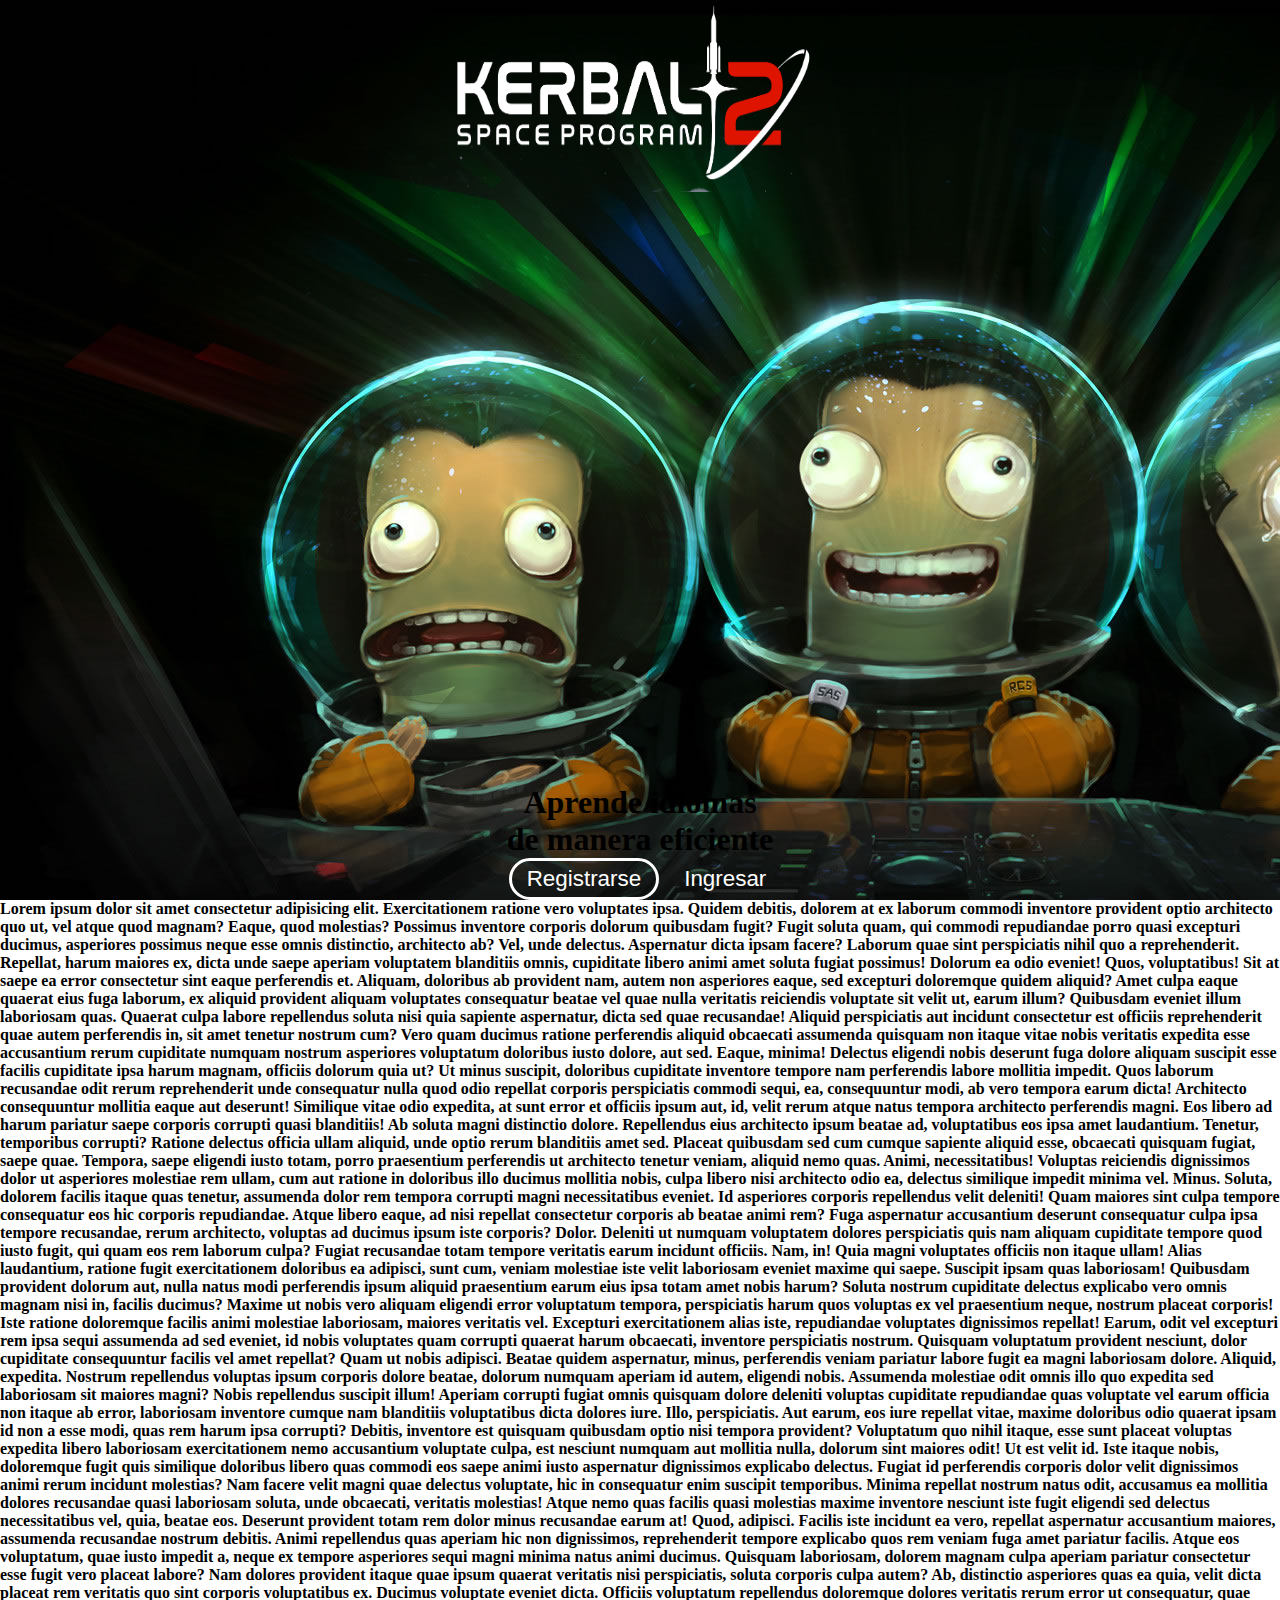
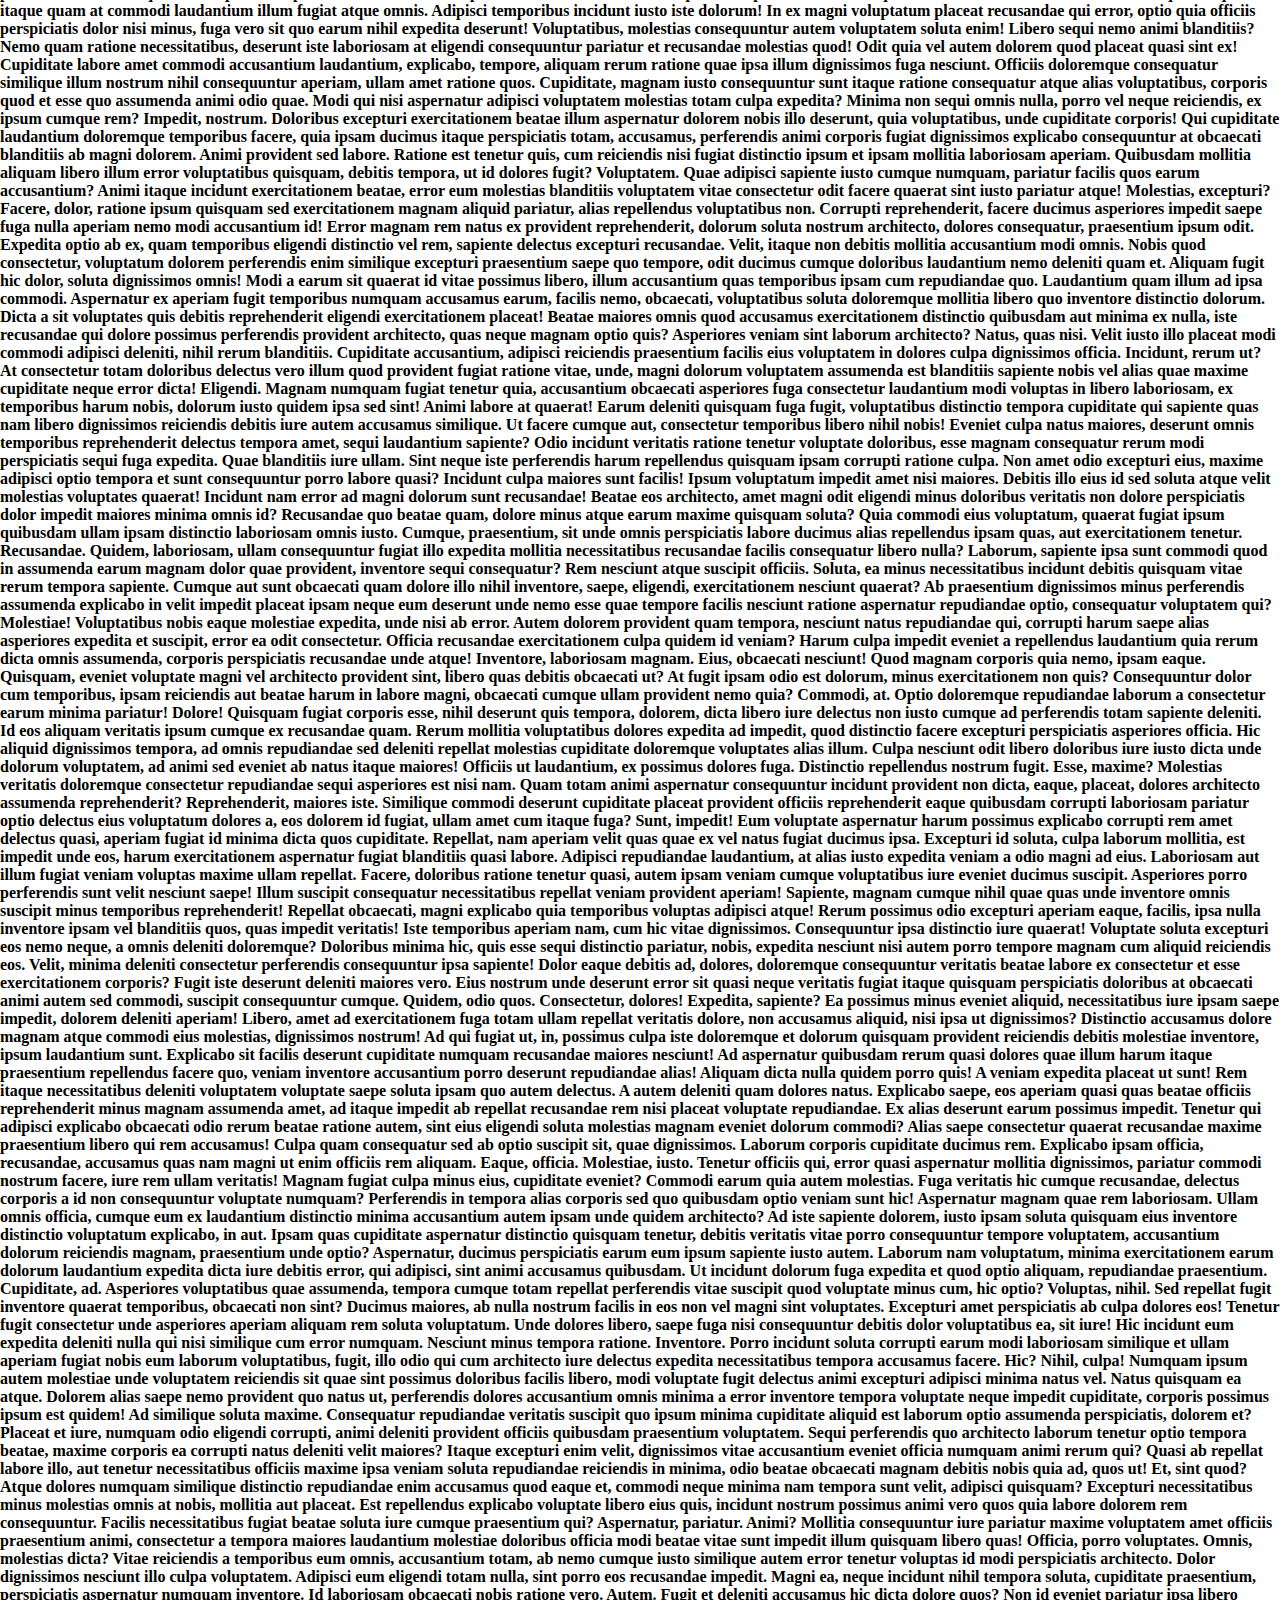
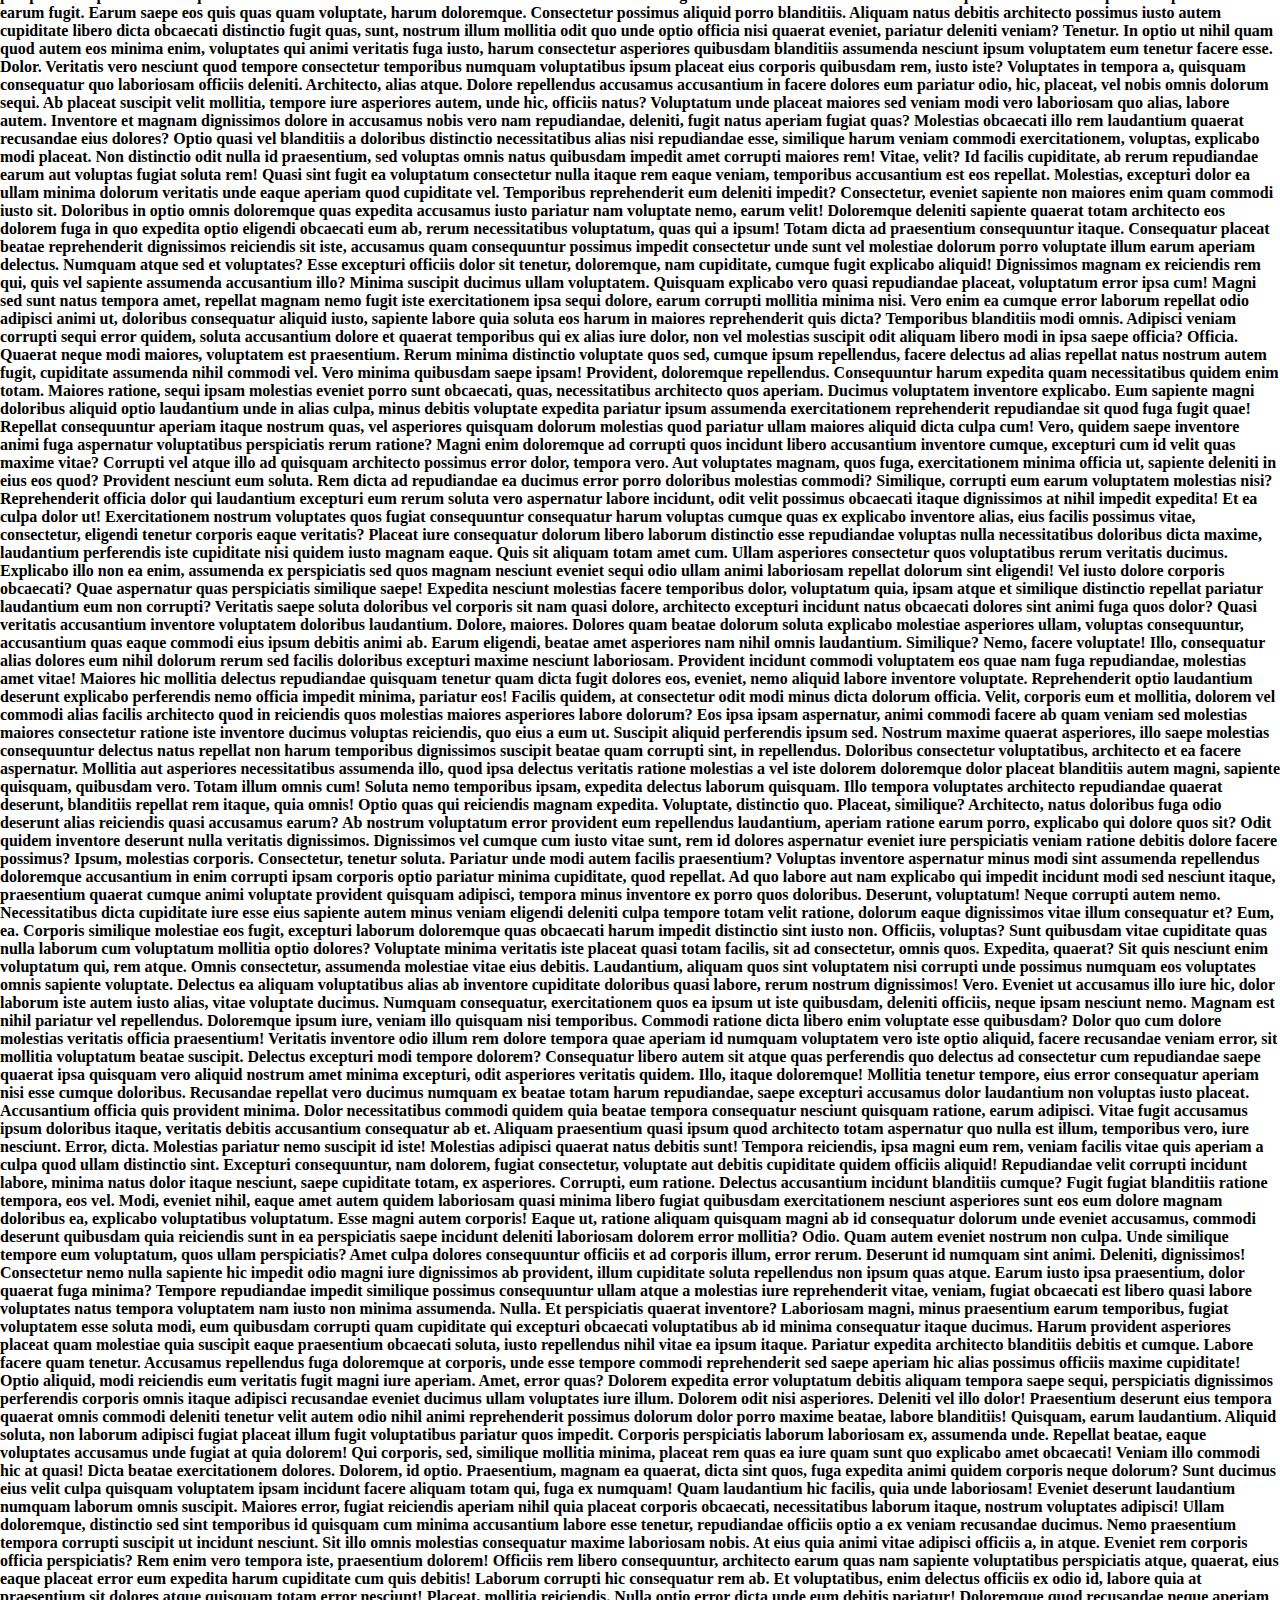
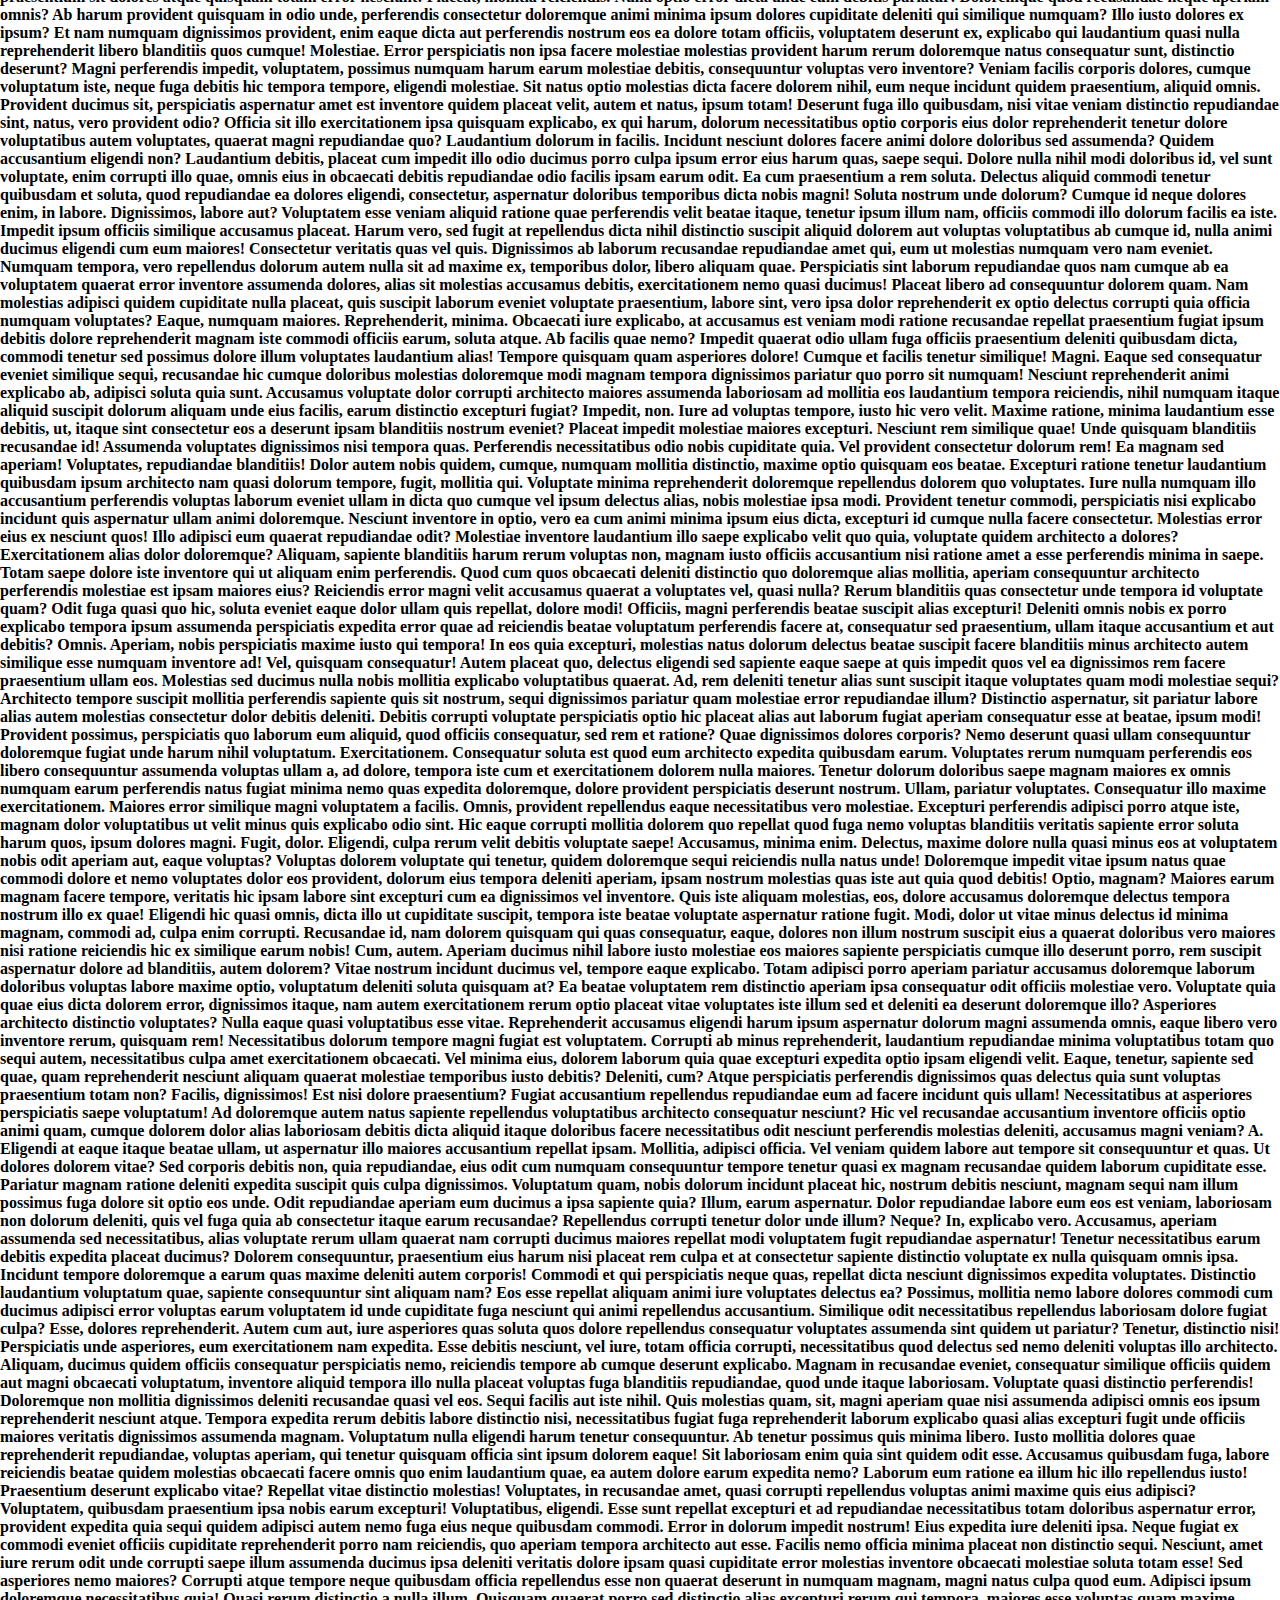
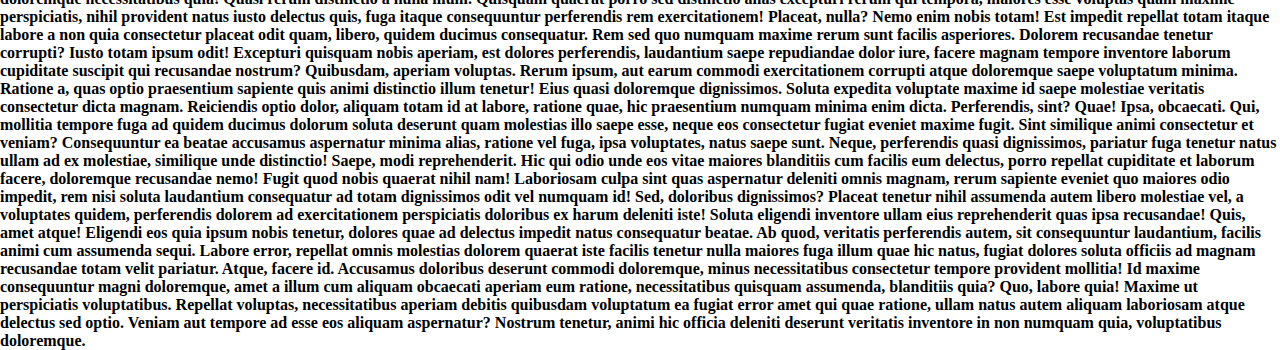
==== commit 0910be26: "new style" ====
--- a/index.html
+++ b/index.html
@@ -10,14 +10,14 @@
     <!-- Sección de inicio-->
     <section class="Inicio">
         <div class="Inicio-cont">
-            <div class="nave">
-                <img src="SRC/rocket.png" alt="">
+            <div class="KSP">
+                <img src="SRC/Kerbal2.png" alt="">
             </div>
             <div class="registro-ingreso">
                 <h1>Aprende idiomas <br> de manera eficiente</h1>
-                <div class="Registrarse-Ingresar">
-                    <a href="Registrarse"></a>
-                    <a href="Ingresar"></a>
+                <div class="registro-ingreso-btn">
+                    <a href="" class="btn-r">Registrarse</a>
+                    <a href="" class="btn-i">Ingresar</a>
                 </div>
         </div>
     </section>
--- a/CSS/inicio.css
+++ b/CSS/inicio.css
@@ -12,19 +12,20 @@
 
 body::-webkit-scrollbar-thumb{
     width: 10px;
-    background-color: #be42f7;
+    background-color: #aa1010;
     border-radius: 5px;
 }
 :root{
     --blanco: #ffffff;
     --negro: #00070f;
     --gris: #434c5a;
-    --morado: #be42f7;
 }
 .Inicio{
     display: flex;
     align-items: center;
     justify-content: center;
+    background-image: url(../SRC/kerbals.jpg);
+
 }
 .Inicio-cont{
     text-align: center;
@@ -33,27 +34,60 @@
     justify-content: center;
     width: 100vw;
     height: 100vh;
-    flex-direction: row-reverse;
+    flex-direction: column;
 }
 
-.nave{
+.KSP{
     position: relative;
-    width: 100%;
+    width: 50%;
     display: flex;
     align-items: center;
     justify-content: center;
+    margin-bottom: auto;
 }
-.nave img{
+.KSP img{
     display: flex;
-    width: 14em;
-    height: 14em;
+    width: 25em;
+    height: 12em;
 
 }
 
-.registro-ingreso{
+.registro-ingreso-{
     width: 100%;
     display: flex;
     position: relative;
     flex-direction: column;
     justify-content: center;
+    align-items: center;
+}
+
+.registro-ingreso-btn{
+    width: 100%;
+    display: flex;
+    align-items: center;
+    justify-content: center;
+    text-align: center
+}
+
+.registro-ingreso-btn a{ 
+    padding: 5px 15px 5px 15px;
+    font-size: 1.4em;
+    font-family: Arial;
+    text-decoration: none;
+    text-align: center;
+    border-radius: 100px;
+    justify-content: center;
+    color: var(--blanco);
+    margin-left: 10px;
+    transition: .5;
+    cursor: pointer;
+}
+
+.btn-r{
+    border: 3px solid var(--blanco);
+}
+
+.btn-r:hover{
+    font-size: 1.6em;
+    border-color:var(--blanco)
 }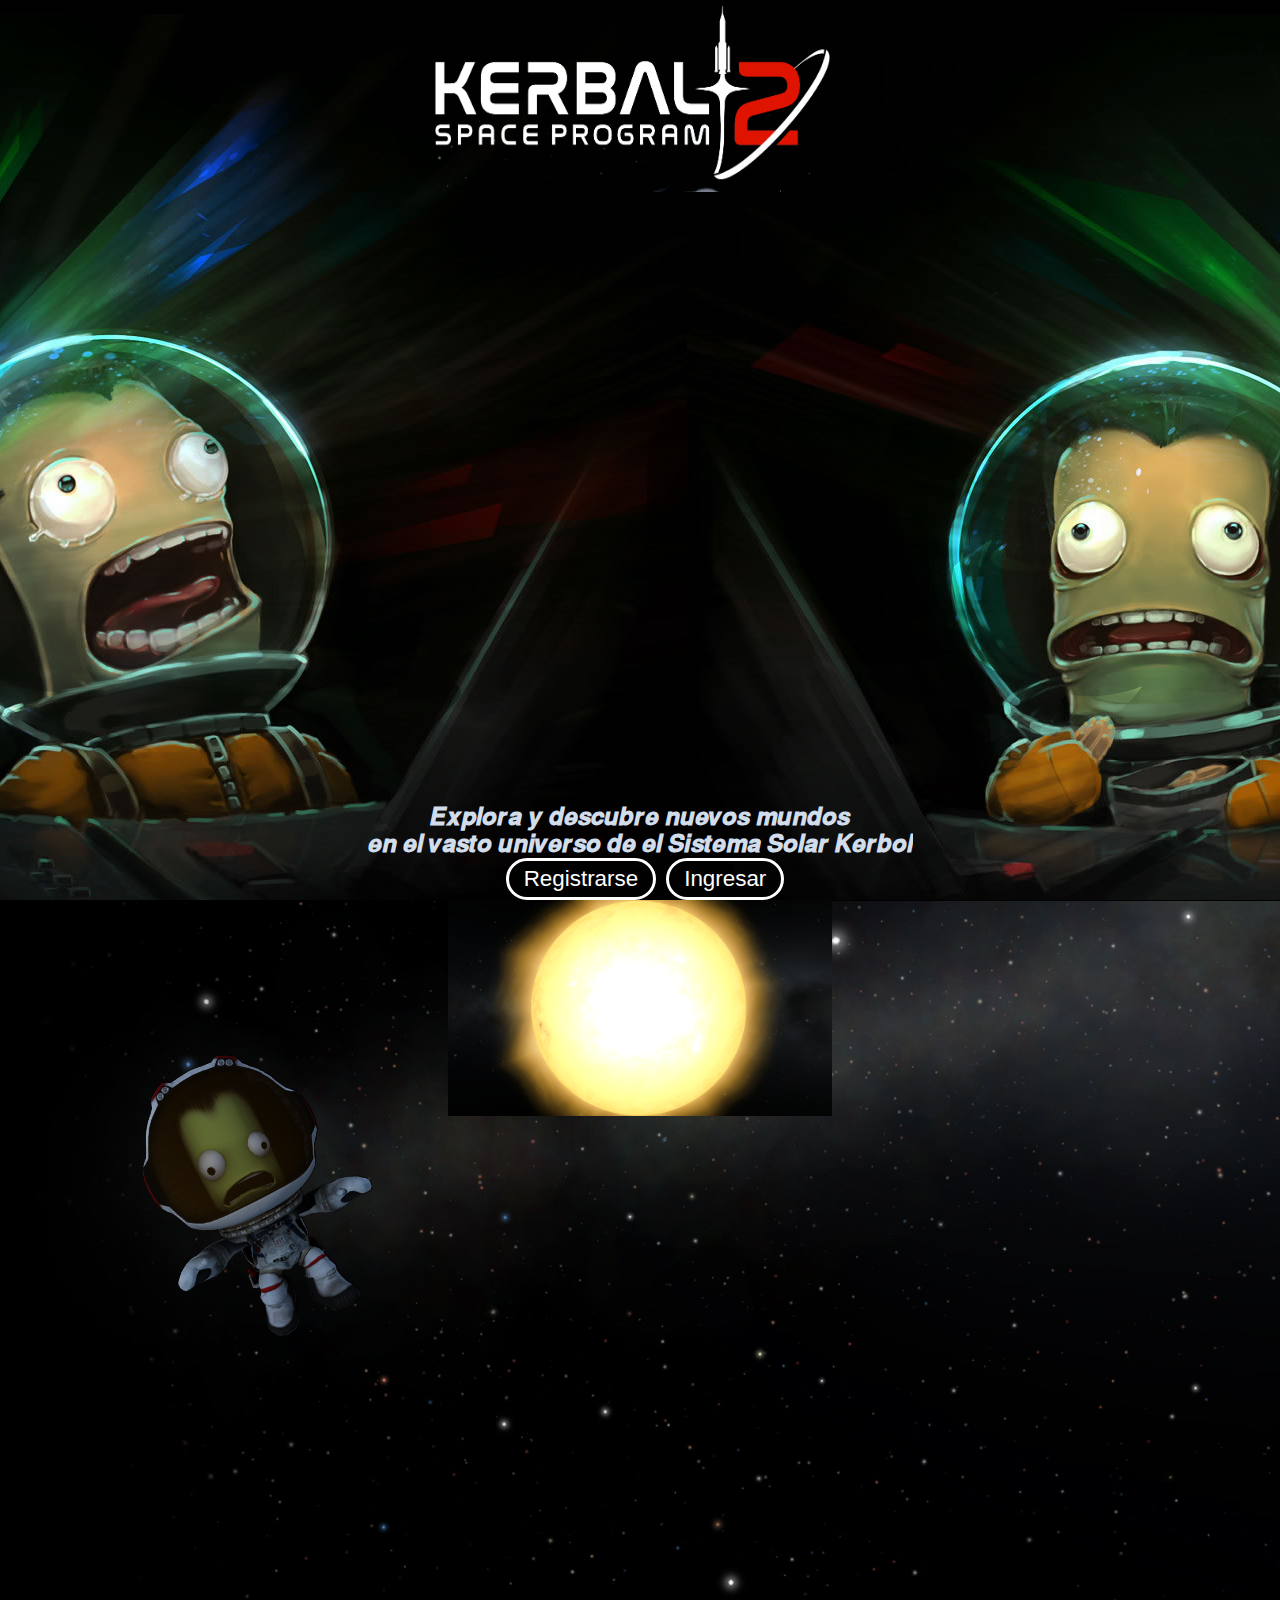
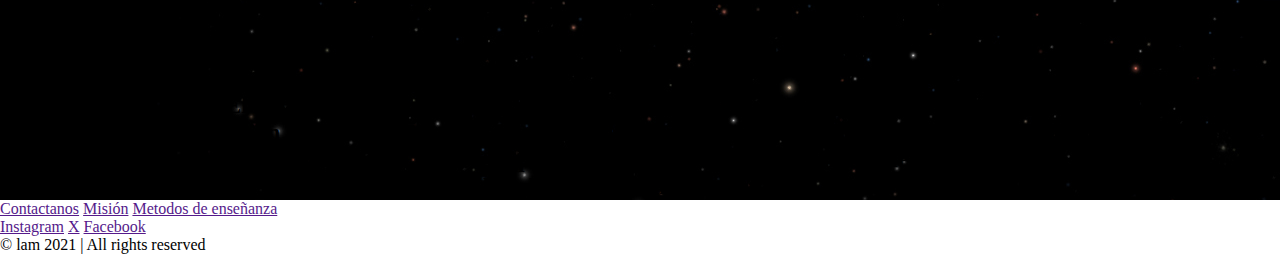
==== commit 62e9d998: "Cambios nuevos" ====
--- a/index.html
+++ b/index.html
@@ -14,7 +14,7 @@
                 <img src="SRC/Kerbal2.png" alt="">
             </div>
             <div class="registro-ingreso">
-                <h1>Aprende idiomas <br> de manera eficiente</h1>
+                <h1>𝑬𝒙𝒑𝒍𝒐𝒓𝒂 𝒚 𝒅𝒆𝒔𝒄𝒖𝒃𝒓𝒆 𝒏𝒖𝒆𝒗𝒐𝒔 𝒎𝒖𝒏𝒅𝒐𝒔<br> 𝒆𝒏 𝒆𝒍 𝒗𝒂𝒔𝒕𝒐 𝒖𝒏𝒊𝒗𝒆𝒓𝒔𝒐 𝒅𝒆 𝒆𝒍 𝑺𝒊𝒔𝒕𝒆𝒎𝒂 𝑺𝒐𝒍𝒂𝒓 𝑲𝒆𝒓𝒃𝒐𝒍</h1>
                 <div class="registro-ingreso-btn">
                     <a href="" class="btn-r">Registrarse</a>
                     <a href="" class="btn-i">Ingresar</a>
@@ -22,262 +22,40 @@
         </div>
     </section>
     <!--Fin sección de inicio-->
-    <h4>Lorem ipsum dolor sit amet consectetur adipisicing elit. Exercitationem ratione vero voluptates ipsa. Quidem debitis, dolorem at ex laborum commodi inventore provident optio architecto quo ut, vel atque quod magnam?
-        Eaque, quod molestias? Possimus inventore corporis dolorum quibusdam fugit? Fugit soluta quam, qui commodi repudiandae porro quasi excepturi ducimus, asperiores possimus neque esse omnis distinctio, architecto ab? Vel, unde delectus.
-        Aspernatur dicta ipsam facere? Laborum quae sint perspiciatis nihil quo a reprehenderit. Repellat, harum maiores ex, dicta unde saepe aperiam voluptatem blanditiis omnis, cupiditate libero animi amet soluta fugiat possimus!
-        Dolorum ea odio eveniet! Quos, voluptatibus! Sit at saepe ea error consectetur sint eaque perferendis et. Aliquam, doloribus ab provident nam, autem non asperiores eaque, sed excepturi doloremque quidem aliquid?
-        Amet culpa eaque quaerat eius fuga laborum, ex aliquid provident aliquam voluptates consequatur beatae vel quae nulla veritatis reiciendis voluptate sit velit ut, earum illum? Quibusdam eveniet illum laboriosam quas.
-        Quaerat culpa labore repellendus soluta nisi quia sapiente aspernatur, dicta sed quae recusandae! Aliquid perspiciatis aut incidunt consectetur est officiis reprehenderit quae autem perferendis in, sit amet tenetur nostrum cum?
-        Vero quam ducimus ratione perferendis aliquid obcaecati assumenda quisquam non itaque vitae nobis veritatis expedita esse accusantium rerum cupiditate numquam nostrum asperiores voluptatum doloribus iusto dolore, aut sed. Eaque, minima!
-        Delectus eligendi nobis deserunt fuga dolore aliquam suscipit esse facilis cupiditate ipsa harum magnam, officiis dolorum quia ut? Ut minus suscipit, doloribus cupiditate inventore tempore nam perferendis labore mollitia impedit.
-        Quos laborum recusandae odit rerum reprehenderit unde consequatur nulla quod odio repellat corporis perspiciatis commodi sequi, ea, consequuntur modi, ab vero tempora earum dicta! Architecto consequuntur mollitia eaque aut deserunt!
-        Similique vitae odio expedita, at sunt error et officiis ipsum aut, id, velit rerum atque natus tempora architecto perferendis magni. Eos libero ad harum pariatur saepe corporis corrupti quasi blanditiis!
-        Ab soluta magni distinctio dolore. Repellendus eius architecto ipsum beatae ad, voluptatibus eos ipsa amet laudantium. Tenetur, temporibus corrupti? Ratione delectus officia ullam aliquid, unde optio rerum blanditiis amet sed.
-        Placeat quibusdam sed cum cumque sapiente aliquid esse, obcaecati quisquam fugiat, saepe quae. Tempora, saepe eligendi iusto totam, porro praesentium perferendis ut architecto tenetur veniam, aliquid nemo quas. Animi, necessitatibus!
-        Voluptas reiciendis dignissimos dolor ut asperiores molestiae rem ullam, cum aut ratione in doloribus illo ducimus mollitia nobis, culpa libero nisi architecto odio ea, delectus similique impedit minima vel. Minus.
-        Soluta, dolorem facilis itaque quas tenetur, assumenda dolor rem tempora corrupti magni necessitatibus eveniet. Id asperiores corporis repellendus velit deleniti! Quam maiores sint culpa tempore consequatur eos hic corporis repudiandae.
-        Atque libero eaque, ad nisi repellat consectetur corporis ab beatae animi rem? Fuga aspernatur accusantium deserunt consequatur culpa ipsa tempore recusandae, rerum architecto, voluptas ad ducimus ipsum iste corporis? Dolor.
-        Deleniti ut numquam voluptatem dolores perspiciatis quis nam aliquam cupiditate tempore quod iusto fugit, qui quam eos rem laborum culpa? Fugiat recusandae totam tempore veritatis earum incidunt officiis. Nam, in!
-        Quia magni voluptates officiis non itaque ullam! Alias laudantium, ratione fugit exercitationem doloribus ea adipisci, sunt cum, veniam molestiae iste velit laboriosam eveniet maxime qui saepe. Suscipit ipsam quas laboriosam!
-        Quibusdam provident dolorum aut, nulla natus modi perferendis ipsum aliquid praesentium earum eius ipsa totam amet nobis harum? Soluta nostrum cupiditate delectus explicabo vero omnis magnam nisi in, facilis ducimus?
-        Maxime ut nobis vero aliquam eligendi error voluptatum tempora, perspiciatis harum quos voluptas ex vel praesentium neque, nostrum placeat corporis! Iste ratione doloremque facilis animi molestiae laboriosam, maiores veritatis vel.
-        Excepturi exercitationem alias iste, repudiandae voluptates dignissimos repellat! Earum, odit vel excepturi rem ipsa sequi assumenda ad sed eveniet, id nobis voluptates quam corrupti quaerat harum obcaecati, inventore perspiciatis nostrum.
-        Quisquam voluptatum provident nesciunt, dolor cupiditate consequuntur facilis vel amet repellat? Quam ut nobis adipisci. Beatae quidem aspernatur, minus, perferendis veniam pariatur labore fugit ea magni laboriosam dolore. Aliquid, expedita.
-        Nostrum repellendus voluptas ipsum corporis dolore beatae, dolorum numquam aperiam id autem, eligendi nobis. Assumenda molestiae odit omnis illo quo expedita sed laboriosam sit maiores magni? Nobis repellendus suscipit illum!
-        Aperiam corrupti fugiat omnis quisquam dolore deleniti voluptas cupiditate repudiandae quas voluptate vel earum officia non itaque ab error, laboriosam inventore cumque nam blanditiis voluptatibus dicta dolores iure. Illo, perspiciatis.
-        Aut earum, eos iure repellat vitae, maxime doloribus odio quaerat ipsam id non a esse modi, quas rem harum ipsa corrupti? Debitis, inventore est quisquam quibusdam optio nisi tempora provident?
-        Voluptatum quo nihil itaque, esse sunt placeat voluptas expedita libero laboriosam exercitationem nemo accusantium voluptate culpa, est nesciunt numquam aut mollitia nulla, dolorum sint maiores odit! Ut est velit id.
-        Iste itaque nobis, doloremque fugit quis similique doloribus libero quas commodi eos saepe animi iusto aspernatur dignissimos explicabo delectus. Fugiat id perferendis corporis dolor velit dignissimos animi rerum incidunt molestias?
-        Nam facere velit magni quae delectus voluptate, hic in consequatur enim suscipit temporibus. Minima repellat nostrum natus odit, accusamus ea mollitia dolores recusandae quasi laboriosam soluta, unde obcaecati, veritatis molestias!
-        Atque nemo quas facilis quasi molestias maxime inventore nesciunt iste fugit eligendi sed delectus necessitatibus vel, quia, beatae eos. Deserunt provident totam rem dolor minus recusandae earum at! Quod, adipisci.
-        Facilis iste incidunt ea vero, repellat aspernatur accusantium maiores, assumenda recusandae nostrum debitis. Animi repellendus quas aperiam hic non dignissimos, reprehenderit tempore explicabo quos rem veniam fuga amet pariatur facilis.
-        Atque eos voluptatum, quae iusto impedit a, neque ex tempore asperiores sequi magni minima natus animi ducimus. Quisquam laboriosam, dolorem magnam culpa aperiam pariatur consectetur esse fugit vero placeat labore?
-        Nam dolores provident itaque quae ipsum quaerat veritatis nisi perspiciatis, soluta corporis culpa autem? Ab, distinctio asperiores quas ea quia, velit dicta placeat rem veritatis quo sint corporis voluptatibus ex.
-        Ducimus voluptate eveniet dicta. Officiis voluptatum repellendus doloremque dolores veritatis rerum error ut consequatur, quae itaque quam at commodi laudantium illum fugiat atque omnis. Adipisci temporibus incidunt iusto iste dolorum!
-        In ex magni voluptatum placeat recusandae qui error, optio quia officiis perspiciatis dolor nisi minus, fuga vero sit quo earum nihil expedita deserunt! Voluptatibus, molestias consequuntur autem voluptatem soluta enim!
-        Libero sequi nemo animi blanditiis? Nemo quam ratione necessitatibus, deserunt iste laboriosam at eligendi consequuntur pariatur et recusandae molestias quod! Odit quia vel autem dolorem quod placeat quasi sint ex!
-        Cupiditate labore amet commodi accusantium laudantium, explicabo, tempore, aliquam rerum ratione quae ipsa illum dignissimos fuga nesciunt. Officiis doloremque consequatur similique illum nostrum nihil consequuntur aperiam, ullam amet ratione quos.
-        Cupiditate, magnam iusto consequuntur sunt itaque ratione consequatur atque alias voluptatibus, corporis quod et esse quo assumenda animi odio quae. Modi qui nisi aspernatur adipisci voluptatem molestias totam culpa expedita?
-        Minima non sequi omnis nulla, porro vel neque reiciendis, ex ipsum cumque rem? Impedit, nostrum. Doloribus excepturi exercitationem beatae illum aspernatur dolorem nobis illo deserunt, quia voluptatibus, unde cupiditate corporis!
-        Qui cupiditate laudantium doloremque temporibus facere, quia ipsam ducimus itaque perspiciatis totam, accusamus, perferendis animi corporis fugiat dignissimos explicabo consequuntur at obcaecati blanditiis ab magni dolorem. Animi provident sed labore.
-        Ratione est tenetur quis, cum reiciendis nisi fugiat distinctio ipsum et ipsam mollitia laboriosam aperiam. Quibusdam mollitia aliquam libero illum error voluptatibus quisquam, debitis tempora, ut id dolores fugit? Voluptatem.
-        Quae adipisci sapiente iusto cumque numquam, pariatur facilis quos earum accusantium? Animi itaque incidunt exercitationem beatae, error eum molestias blanditiis voluptatem vitae consectetur odit facere quaerat sint iusto pariatur atque!
-        Molestias, excepturi? Facere, dolor, ratione ipsum quisquam sed exercitationem magnam aliquid pariatur, alias repellendus voluptatibus non. Corrupti reprehenderit, facere ducimus asperiores impedit saepe fuga nulla aperiam nemo modi accusantium id!
-        Error magnam rem natus ex provident reprehenderit, dolorum soluta nostrum architecto, dolores consequatur, praesentium ipsum odit. Expedita optio ab ex, quam temporibus eligendi distinctio vel rem, sapiente delectus excepturi recusandae.
-        Velit, itaque non debitis mollitia accusantium modi omnis. Nobis quod consectetur, voluptatum dolorem perferendis enim similique excepturi praesentium saepe quo tempore, odit ducimus cumque doloribus laudantium nemo deleniti quam et.
-        Aliquam fugit hic dolor, soluta dignissimos omnis! Modi a earum sit quaerat id vitae possimus libero, illum accusantium quas temporibus ipsam cum repudiandae quo. Laudantium quam illum ad ipsa commodi.
-        Aspernatur ex aperiam fugit temporibus numquam accusamus earum, facilis nemo, obcaecati, voluptatibus soluta doloremque mollitia libero quo inventore distinctio dolorum. Dicta a sit voluptates quis debitis reprehenderit eligendi exercitationem placeat!
-        Beatae maiores omnis quod accusamus exercitationem distinctio quibusdam aut minima ex nulla, iste recusandae qui dolore possimus perferendis provident architecto, quas neque magnam optio quis? Asperiores veniam sint laborum architecto?
-        Natus, quas nisi. Velit iusto illo placeat modi commodi adipisci deleniti, nihil rerum blanditiis. Cupiditate accusantium, adipisci reiciendis praesentium facilis eius voluptatem in dolores culpa dignissimos officia. Incidunt, rerum ut?
-        At consectetur totam doloribus delectus vero illum quod provident fugiat ratione vitae, unde, magni dolorum voluptatem assumenda est blanditiis sapiente nobis vel alias quae maxime cupiditate neque error dicta! Eligendi.
-        Magnam numquam fugiat tenetur quia, accusantium obcaecati asperiores fuga consectetur laudantium modi voluptas in libero laboriosam, ex temporibus harum nobis, dolorum iusto quidem ipsa sed sint! Animi labore at quaerat!
-        Earum deleniti quisquam fuga fugit, voluptatibus distinctio tempora cupiditate qui sapiente quas nam libero dignissimos reiciendis debitis iure autem accusamus similique. Ut facere cumque aut, consectetur temporibus libero nihil nobis!
-        Eveniet culpa natus maiores, deserunt omnis temporibus reprehenderit delectus tempora amet, sequi laudantium sapiente? Odio incidunt veritatis ratione tenetur voluptate doloribus, esse magnam consequatur rerum modi perspiciatis sequi fuga expedita.
-        Quae blanditiis iure ullam. Sint neque iste perferendis harum repellendus quisquam ipsam corrupti ratione culpa. Non amet odio excepturi eius, maxime adipisci optio tempora et sunt consequuntur porro labore quasi?
-        Incidunt culpa maiores sunt facilis! Ipsum voluptatum impedit amet nisi maiores. Debitis illo eius id sed soluta atque velit molestias voluptates quaerat! Incidunt nam error ad magni dolorum sunt recusandae!
-        Beatae eos architecto, amet magni odit eligendi minus doloribus veritatis non dolore perspiciatis dolor impedit maiores minima omnis id? Recusandae quo beatae quam, dolore minus atque earum maxime quisquam soluta?
-        Quia commodi eius voluptatum, quaerat fugiat ipsum quibusdam ullam ipsam distinctio laboriosam omnis iusto. Cumque, praesentium, sit unde omnis perspiciatis labore ducimus alias repellendus ipsam quas, aut exercitationem tenetur. Recusandae.
-        Quidem, laboriosam, ullam consequuntur fugiat illo expedita mollitia necessitatibus recusandae facilis consequatur libero nulla? Laborum, sapiente ipsa sunt commodi quod in assumenda earum magnam dolor quae provident, inventore sequi consequatur?
-        Rem nesciunt atque suscipit officiis. Soluta, ea minus necessitatibus incidunt debitis quisquam vitae rerum tempora sapiente. Cumque aut sunt obcaecati quam dolore illo nihil inventore, saepe, eligendi, exercitationem nesciunt quaerat?
-        Ab praesentium dignissimos minus perferendis assumenda explicabo in velit impedit placeat ipsam neque eum deserunt unde nemo esse quae tempore facilis nesciunt ratione aspernatur repudiandae optio, consequatur voluptatem qui? Molestiae!
-        Voluptatibus nobis eaque molestiae expedita, unde nisi ab error. Autem dolorem provident quam tempora, nesciunt natus repudiandae qui, corrupti harum saepe alias asperiores expedita et suscipit, error ea odit consectetur.
-        Officia recusandae exercitationem culpa quidem id veniam? Harum culpa impedit eveniet a repellendus laudantium quia rerum dicta omnis assumenda, corporis perspiciatis recusandae unde atque! Inventore, laboriosam magnam. Eius, obcaecati nesciunt!
-        Quod magnam corporis quia nemo, ipsam eaque. Quisquam, eveniet voluptate magni vel architecto provident sint, libero quas debitis obcaecati ut? At fugit ipsam odio est dolorum, minus exercitationem non quis?
-        Consequuntur dolor cum temporibus, ipsam reiciendis aut beatae harum in labore magni, obcaecati cumque ullam provident nemo quia? Commodi, at. Optio doloremque repudiandae laborum a consectetur earum minima pariatur! Dolore!
-        Quisquam fugiat corporis esse, nihil deserunt quis tempora, dolorem, dicta libero iure delectus non iusto cumque ad perferendis totam sapiente deleniti. Id eos aliquam veritatis ipsum cumque ex recusandae quam.
-        Rerum mollitia voluptatibus dolores expedita ad impedit, quod distinctio facere excepturi perspiciatis asperiores officia. Hic aliquid dignissimos tempora, ad omnis repudiandae sed deleniti repellat molestias cupiditate doloremque voluptates alias illum.
-        Culpa nesciunt odit libero doloribus iure iusto dicta unde dolorum voluptatem, ad animi sed eveniet ab natus itaque maiores! Officiis ut laudantium, ex possimus dolores fuga. Distinctio repellendus nostrum fugit.
-        Esse, maxime? Molestias veritatis doloremque consectetur repudiandae sequi asperiores est nisi nam. Quam totam animi aspernatur consequuntur incidunt provident non dicta, eaque, placeat, dolores architecto assumenda reprehenderit? Reprehenderit, maiores iste.
-        Similique commodi deserunt cupiditate placeat provident officiis reprehenderit eaque quibusdam corrupti laboriosam pariatur optio delectus eius voluptatum dolores a, eos dolorem id fugiat, ullam amet cum itaque fuga? Sunt, impedit!
-        Eum voluptate aspernatur harum possimus explicabo corrupti rem amet delectus quasi, aperiam fugiat id minima dicta quos cupiditate. Repellat, nam aperiam velit quas quae ex vel natus fugiat ducimus ipsa.
-        Excepturi id soluta, culpa laborum mollitia, est impedit unde eos, harum exercitationem aspernatur fugiat blanditiis quasi labore. Adipisci repudiandae laudantium, at alias iusto expedita veniam a odio magni ad eius.
-        Laboriosam aut illum fugiat veniam voluptas maxime ullam repellat. Facere, doloribus ratione tenetur quasi, autem ipsam veniam cumque voluptatibus iure eveniet ducimus suscipit. Asperiores porro perferendis sunt velit nesciunt saepe!
-        Illum suscipit consequatur necessitatibus repellat veniam provident aperiam! Sapiente, magnam cumque nihil quae quas unde inventore omnis suscipit minus temporibus reprehenderit! Repellat obcaecati, magni explicabo quia temporibus voluptas adipisci atque!
-        Rerum possimus odio excepturi aperiam eaque, facilis, ipsa nulla inventore ipsam vel blanditiis quos, quas impedit veritatis! Iste temporibus aperiam nam, cum hic vitae dignissimos. Consequuntur ipsa distinctio iure quaerat!
-        Voluptate soluta excepturi eos nemo neque, a omnis deleniti doloremque? Doloribus minima hic, quis esse sequi distinctio pariatur, nobis, expedita nesciunt nisi autem porro tempore magnam cum aliquid reiciendis eos.
-        Velit, minima deleniti consectetur perferendis consequuntur ipsa sapiente! Dolor eaque debitis ad, dolores, doloremque consequuntur veritatis beatae labore ex consectetur et esse exercitationem corporis? Fugit iste deserunt deleniti maiores vero.
-        Eius nostrum unde deserunt error sit quasi neque veritatis fugiat itaque quisquam perspiciatis doloribus at obcaecati animi autem sed commodi, suscipit consequuntur cumque. Quidem, odio quos. Consectetur, dolores! Expedita, sapiente?
-        Ea possimus minus eveniet aliquid, necessitatibus iure ipsam saepe impedit, dolorem deleniti aperiam! Libero, amet ad exercitationem fuga totam ullam repellat veritatis dolore, non accusamus aliquid, nisi ipsa ut dignissimos?
-        Distinctio accusamus dolore magnam atque commodi eius molestias, dignissimos nostrum! Ad qui fugiat ut, in, possimus culpa iste doloremque et dolorum quisquam provident reiciendis debitis molestiae inventore, ipsum laudantium sunt.
-        Explicabo sit facilis deserunt cupiditate numquam recusandae maiores nesciunt! Ad aspernatur quibusdam rerum quasi dolores quae illum harum itaque praesentium repellendus facere quo, veniam inventore accusantium porro deserunt repudiandae alias!
-        Aliquam dicta nulla quidem porro quis! A veniam expedita placeat ut sunt! Rem itaque necessitatibus deleniti voluptatem voluptate saepe soluta ipsam quo autem delectus. A autem deleniti quam dolores natus.
-        Explicabo saepe, eos aperiam quasi quas beatae officiis reprehenderit minus magnam assumenda amet, ad itaque impedit ab repellat recusandae rem nisi placeat voluptate repudiandae. Ex alias deserunt earum possimus impedit.
-        Tenetur qui adipisci explicabo obcaecati odio rerum beatae ratione autem, sint eius eligendi soluta molestias magnam eveniet dolorum commodi? Alias saepe consectetur quaerat recusandae maxime praesentium libero qui rem accusamus!
-        Culpa quam consequatur sed ab optio suscipit sit, quae dignissimos. Laborum corporis cupiditate ducimus rem. Explicabo ipsam officia, recusandae, accusamus quas nam magni ut enim officiis rem aliquam. Eaque, officia.
-        Molestiae, iusto. Tenetur officiis qui, error quasi aspernatur mollitia dignissimos, pariatur commodi nostrum facere, iure rem ullam veritatis! Magnam fugiat culpa minus eius, cupiditate eveniet? Commodi earum quia autem molestias.
-        Fuga veritatis hic cumque recusandae, delectus corporis a id non consequuntur voluptate numquam? Perferendis in tempora alias corporis sed quo quibusdam optio veniam sunt hic! Aspernatur magnam quae rem laboriosam.
-        Ullam omnis officia, cumque eum ex laudantium distinctio minima accusantium autem ipsam unde quidem architecto? Ad iste sapiente dolorem, iusto ipsam soluta quisquam eius inventore distinctio voluptatum explicabo, in aut.
-        Ipsam quas cupiditate aspernatur distinctio quisquam tenetur, debitis veritatis vitae porro consequuntur tempore voluptatem, accusantium dolorum reiciendis magnam, praesentium unde optio? Aspernatur, ducimus perspiciatis earum eum ipsum sapiente iusto autem.
-        Laborum nam voluptatum, minima exercitationem earum dolorum laudantium expedita dicta iure debitis error, qui adipisci, sint animi accusamus quibusdam. Ut incidunt dolorum fuga expedita et quod optio aliquam, repudiandae praesentium.
-        Cupiditate, ad. Asperiores voluptatibus quae assumenda, tempora cumque totam repellat perferendis vitae suscipit quod voluptate minus cum, hic optio? Voluptas, nihil. Sed repellat fugit inventore quaerat temporibus, obcaecati non sint?
-        Ducimus maiores, ab nulla nostrum facilis in eos non vel magni sint voluptates. Excepturi amet perspiciatis ab culpa dolores eos! Tenetur fugit consectetur unde asperiores aperiam aliquam rem soluta voluptatum.
-        Unde dolores libero, saepe fuga nisi consequuntur debitis dolor voluptatibus ea, sit iure! Hic incidunt eum expedita deleniti nulla qui nisi similique cum error numquam. Nesciunt minus tempora ratione. Inventore.
-        Porro incidunt soluta corrupti earum modi laboriosam similique et ullam aperiam fugiat nobis eum laborum voluptatibus, fugit, illo odio qui cum architecto iure delectus expedita necessitatibus tempora accusamus facere. Hic?
-        Nihil, culpa! Numquam ipsum autem molestiae unde voluptatem reiciendis sit quae sint possimus doloribus facilis libero, modi voluptate fugit delectus animi excepturi adipisci minima natus vel. Natus quisquam ea atque.
-        Dolorem alias saepe nemo provident quo natus ut, perferendis dolores accusantium omnis minima a error inventore tempora voluptate neque impedit cupiditate, corporis possimus ipsum est quidem! Ad similique soluta maxime.
-        Consequatur repudiandae veritatis suscipit quo ipsum minima cupiditate aliquid est laborum optio assumenda perspiciatis, dolorem et? Placeat et iure, numquam odio eligendi corrupti, animi deleniti provident officiis quibusdam praesentium voluptatem.
-        Sequi perferendis quo architecto laborum tenetur optio tempora beatae, maxime corporis ea corrupti natus deleniti velit maiores? Itaque excepturi enim velit, dignissimos vitae accusantium eveniet officia numquam animi rerum qui?
-        Quasi ab repellat labore illo, aut tenetur necessitatibus officiis maxime ipsa veniam soluta repudiandae reiciendis in minima, odio beatae obcaecati magnam debitis nobis quia ad, quos ut! Et, sint quod?
-        Atque dolores numquam similique distinctio repudiandae enim accusamus quod eaque et, commodi neque minima nam tempora sunt velit, adipisci quisquam? Excepturi necessitatibus minus molestias omnis at nobis, mollitia aut placeat.
-        Est repellendus explicabo voluptate libero eius quis, incidunt nostrum possimus animi vero quos quia labore dolorem rem consequuntur. Facilis necessitatibus fugiat beatae soluta iure cumque praesentium qui? Aspernatur, pariatur. Animi?
-        Mollitia consequuntur iure pariatur maxime voluptatem amet officiis praesentium animi, consectetur a tempora maiores laudantium molestiae doloribus officia modi beatae vitae sunt impedit illum quisquam libero quas! Officia, porro voluptates.
-        Omnis, molestias dicta? Vitae reiciendis a temporibus eum omnis, accusantium totam, ab nemo cumque iusto similique autem error tenetur voluptas id modi perspiciatis architecto. Dolor dignissimos nesciunt illo culpa voluptatem.
-        Adipisci eum eligendi totam nulla, sint porro eos recusandae impedit. Magni ea, neque incidunt nihil tempora soluta, cupiditate praesentium, perspiciatis aspernatur numquam inventore. Id laboriosam obcaecati nobis ratione vero. Autem.
-        Fugit et deleniti accusamus hic dicta dolore quos? Non id eveniet pariatur ipsa libero earum fugit. Earum saepe eos quis quas quam voluptate, harum doloremque. Consectetur possimus aliquid porro blanditiis.
-        Aliquam natus debitis architecto possimus iusto autem cupiditate libero dicta obcaecati distinctio fugit quas, sunt, nostrum illum mollitia odit quo unde optio officia nisi quaerat eveniet, pariatur deleniti veniam? Tenetur.
-        In optio ut nihil quam quod autem eos minima enim, voluptates qui animi veritatis fuga iusto, harum consectetur asperiores quibusdam blanditiis assumenda nesciunt ipsum voluptatem eum tenetur facere esse. Dolor.
-        Veritatis vero nesciunt quod tempore consectetur temporibus numquam voluptatibus ipsum placeat eius corporis quibusdam rem, iusto iste? Voluptates in tempora a, quisquam consequatur quo laboriosam officiis deleniti. Architecto, alias atque.
-        Dolore repellendus accusamus accusantium in facere dolores eum pariatur odio, hic, placeat, vel nobis omnis dolorum sequi. Ab placeat suscipit velit mollitia, tempore iure asperiores autem, unde hic, officiis natus?
-        Voluptatum unde placeat maiores sed veniam modi vero laboriosam quo alias, labore autem. Inventore et magnam dignissimos dolore in accusamus nobis vero nam repudiandae, deleniti, fugit natus aperiam fugiat quas?
-        Molestias obcaecati illo rem laudantium quaerat recusandae eius dolores? Optio quasi vel blanditiis a doloribus distinctio necessitatibus alias nisi repudiandae esse, similique harum veniam commodi exercitationem, voluptas, explicabo modi placeat.
-        Non distinctio odit nulla id praesentium, sed voluptas omnis natus quibusdam impedit amet corrupti maiores rem! Vitae, velit? Id facilis cupiditate, ab rerum repudiandae earum aut voluptas fugiat soluta rem!
-        Quasi sint fugit ea voluptatum consectetur nulla itaque rem eaque veniam, temporibus accusantium est eos repellat. Molestias, excepturi dolor ea ullam minima dolorum veritatis unde eaque aperiam quod cupiditate vel.
-        Temporibus reprehenderit eum deleniti impedit? Consectetur, eveniet sapiente non maiores enim quam commodi iusto sit. Doloribus in optio omnis doloremque quas expedita accusamus iusto pariatur nam voluptate nemo, earum velit!
-        Doloremque deleniti sapiente quaerat totam architecto eos dolorem fuga in quo expedita optio eligendi obcaecati eum ab, rerum necessitatibus voluptatum, quas qui a ipsum! Totam dicta ad praesentium consequuntur itaque.
-        Consequatur placeat beatae reprehenderit dignissimos reiciendis sit iste, accusamus quam consequuntur possimus impedit consectetur unde sunt vel molestiae dolorum porro voluptate illum earum aperiam delectus. Numquam atque sed et voluptates?
-        Esse excepturi officiis dolor sit tenetur, doloremque, nam cupiditate, cumque fugit explicabo aliquid! Dignissimos magnam ex reiciendis rem qui, quis vel sapiente assumenda accusantium illo? Minima suscipit ducimus ullam voluptatem.
-        Quisquam explicabo vero quasi repudiandae placeat, voluptatum error ipsa cum! Magni sed sunt natus tempora amet, repellat magnam nemo fugit iste exercitationem ipsa sequi dolore, earum corrupti mollitia minima nisi.
-        Vero enim ea cumque error laborum repellat odio adipisci animi ut, doloribus consequatur aliquid iusto, sapiente labore quia soluta eos harum in maiores reprehenderit quis dicta? Temporibus blanditiis modi omnis.
-        Adipisci veniam corrupti sequi error quidem, soluta accusantium dolore et quaerat temporibus qui ex alias iure dolor, non vel molestias suscipit odit aliquam libero modi in ipsa saepe officia? Officia.
-        Quaerat neque modi maiores, voluptatem est praesentium. Rerum minima distinctio voluptate quos sed, cumque ipsum repellendus, facere delectus ad alias repellat natus nostrum autem fugit, cupiditate assumenda nihil commodi vel.
-        Vero minima quibusdam saepe ipsam! Provident, doloremque repellendus. Consequuntur harum expedita quam necessitatibus quidem enim totam. Maiores ratione, sequi ipsam molestias eveniet porro sunt obcaecati, quas, necessitatibus architecto quos aperiam.
-        Ducimus voluptatem inventore explicabo. Eum sapiente magni doloribus aliquid optio laudantium unde in alias culpa, minus debitis voluptate expedita pariatur ipsum assumenda exercitationem reprehenderit repudiandae sit quod fuga fugit quae!
-        Repellat consequuntur aperiam itaque nostrum quas, vel asperiores quisquam dolorum molestias quod pariatur ullam maiores aliquid dicta culpa cum! Vero, quidem saepe inventore animi fuga aspernatur voluptatibus perspiciatis rerum ratione?
-        Magni enim doloremque ad corrupti quos incidunt libero accusantium inventore cumque, excepturi cum id velit quas maxime vitae? Corrupti vel atque illo ad quisquam architecto possimus error dolor, tempora vero.
-        Aut voluptates magnam, quos fuga, exercitationem minima officia ut, sapiente deleniti in eius eos quod? Provident nesciunt eum soluta. Rem dicta ad repudiandae ea ducimus error porro doloribus molestias commodi?
-        Similique, corrupti eum earum voluptatem molestias nisi? Reprehenderit officia dolor qui laudantium excepturi eum rerum soluta vero aspernatur labore incidunt, odit velit possimus obcaecati itaque dignissimos at nihil impedit expedita!
-        Et ea culpa dolor ut! Exercitationem nostrum voluptates quos fugiat consequuntur consequatur harum voluptas cumque quas ex explicabo inventore alias, eius facilis possimus vitae, consectetur, eligendi tenetur corporis eaque veritatis?
-        Placeat iure consequatur dolorum libero laborum distinctio esse repudiandae voluptas nulla necessitatibus doloribus dicta maxime, laudantium perferendis iste cupiditate nisi quidem iusto magnam eaque. Quis sit aliquam totam amet cum.
-        Ullam asperiores consectetur quos voluptatibus rerum veritatis ducimus. Explicabo illo non ea enim, assumenda ex perspiciatis sed quos magnam nesciunt eveniet sequi odio ullam animi laboriosam repellat dolorum sint eligendi!
-        Vel iusto dolore corporis obcaecati? Quae aspernatur quas perspiciatis similique saepe! Expedita nesciunt molestias facere temporibus dolor, voluptatum quia, ipsam atque et similique distinctio repellat pariatur laudantium eum non corrupti?
-        Veritatis saepe soluta doloribus vel corporis sit nam quasi dolore, architecto excepturi incidunt natus obcaecati dolores sint animi fuga quos dolor? Quasi veritatis accusantium inventore voluptatem doloribus laudantium. Dolore, maiores.
-        Dolores quam beatae dolorum soluta explicabo molestiae asperiores ullam, voluptas consequuntur, accusantium quas eaque commodi eius ipsum debitis animi ab. Earum eligendi, beatae amet asperiores nam nihil omnis laudantium. Similique?
-        Nemo, facere voluptate! Illo, consequatur alias dolores eum nihil dolorum rerum sed facilis doloribus excepturi maxime nesciunt laboriosam. Provident incidunt commodi voluptatem eos quae nam fuga repudiandae, molestias amet vitae!
-        Maiores hic mollitia delectus repudiandae quisquam tenetur quam dicta fugit dolores eos, eveniet, nemo aliquid labore inventore voluptate. Reprehenderit optio laudantium deserunt explicabo perferendis nemo officia impedit minima, pariatur eos!
-        Facilis quidem, at consectetur odit modi minus dicta dolorum officia. Velit, corporis eum et mollitia, dolorem vel commodi alias facilis architecto quod in reiciendis quos molestias maiores asperiores labore dolorum?
-        Eos ipsa ipsam aspernatur, animi commodi facere ab quam veniam sed molestias maiores consectetur ratione iste inventore ducimus voluptas reiciendis, quo eius a eum ut. Suscipit aliquid perferendis ipsum sed.
-        Nostrum maxime quaerat asperiores, illo saepe molestias consequuntur delectus natus repellat non harum temporibus dignissimos suscipit beatae quam corrupti sint, in repellendus. Doloribus consectetur voluptatibus, architecto et ea facere aspernatur.
-        Mollitia aut asperiores necessitatibus assumenda illo, quod ipsa delectus veritatis ratione molestias a vel iste dolorem doloremque dolor placeat blanditiis autem magni, sapiente quisquam, quibusdam vero. Totam illum omnis cum!
-        Soluta nemo temporibus ipsam, expedita delectus laborum quisquam. Illo tempora voluptates architecto repudiandae quaerat deserunt, blanditiis repellat rem itaque, quia omnis! Optio quas qui reiciendis magnam expedita. Voluptate, distinctio quo.
-        Placeat, similique? Architecto, natus doloribus fuga odio deserunt alias reiciendis quasi accusamus earum? Ab nostrum voluptatum error provident eum repellendus laudantium, aperiam ratione earum porro, explicabo qui dolore quos sit?
-        Odit quidem inventore deserunt nulla veritatis dignissimos. Dignissimos vel cumque cum iusto vitae sunt, rem id dolores aspernatur eveniet iure perspiciatis veniam ratione debitis dolore facere possimus? Ipsum, molestias corporis.
-        Consectetur, tenetur soluta. Pariatur unde modi autem facilis praesentium? Voluptas inventore aspernatur minus modi sint assumenda repellendus doloremque accusantium in enim corrupti ipsam corporis optio pariatur minima cupiditate, quod repellat.
-        Ad quo labore aut nam explicabo qui impedit incidunt modi sed nesciunt itaque, praesentium quaerat cumque animi voluptate provident quisquam adipisci, tempora minus inventore ex porro quos doloribus. Deserunt, voluptatum!
-        Neque corrupti autem nemo. Necessitatibus dicta cupiditate iure esse eius sapiente autem minus veniam eligendi deleniti culpa tempore totam velit ratione, dolorum eaque dignissimos vitae illum consequatur et? Eum, ea.
-        Corporis similique molestiae eos fugit, excepturi laborum doloremque quas obcaecati harum impedit distinctio sint iusto non. Officiis, voluptas? Sunt quibusdam vitae cupiditate quas nulla laborum cum voluptatum mollitia optio dolores?
-        Voluptate minima veritatis iste placeat quasi totam facilis, sit ad consectetur, omnis quos. Expedita, quaerat? Sit quis nesciunt enim voluptatum qui, rem atque. Omnis consectetur, assumenda molestiae vitae eius debitis.
-        Laudantium, aliquam quos sint voluptatem nisi corrupti unde possimus numquam eos voluptates omnis sapiente voluptate. Delectus ea aliquam voluptatibus alias ab inventore cupiditate doloribus quasi labore, rerum nostrum dignissimos! Vero.
-        Eveniet ut accusamus illo iure hic, dolor laborum iste autem iusto alias, vitae voluptate ducimus. Numquam consequatur, exercitationem quos ea ipsum ut iste quibusdam, deleniti officiis, neque ipsam nesciunt nemo.
-        Magnam est nihil pariatur vel repellendus. Doloremque ipsum iure, veniam illo quisquam nisi temporibus. Commodi ratione dicta libero enim voluptate esse quibusdam? Dolor quo cum dolore molestias veritatis officia praesentium!
-        Veritatis inventore odio illum rem dolore tempora quae aperiam id numquam voluptatem vero iste optio aliquid, facere recusandae veniam error, sit mollitia voluptatum beatae suscipit. Delectus excepturi modi tempore dolorem?
-        Consequatur libero autem sit atque quas perferendis quo delectus ad consectetur cum repudiandae saepe quaerat ipsa quisquam vero aliquid nostrum amet minima excepturi, odit asperiores veritatis quidem. Illo, itaque doloremque!
-        Mollitia tenetur tempore, eius error consequatur aperiam nisi esse cumque doloribus. Recusandae repellat vero ducimus numquam ex beatae totam harum repudiandae, saepe excepturi accusamus dolor laudantium non voluptas iusto placeat.
-        Accusantium officia quis provident minima. Dolor necessitatibus commodi quidem quia beatae tempora consequatur nesciunt quisquam ratione, earum adipisci. Vitae fugit accusamus ipsum doloribus itaque, veritatis debitis accusantium consequatur ab et.
-        Aliquam praesentium quasi ipsum quod architecto totam aspernatur quo nulla est illum, temporibus vero, iure nesciunt. Error, dicta. Molestias pariatur nemo suscipit id iste! Molestias adipisci quaerat natus debitis sunt!
-        Tempora reiciendis, ipsa magni eum rem, veniam facilis vitae quis aperiam a culpa quod ullam distinctio sint. Excepturi consequuntur, nam dolorem, fugiat consectetur, voluptate aut debitis cupiditate quidem officiis aliquid!
-        Repudiandae velit corrupti incidunt labore, minima natus dolor itaque nesciunt, saepe cupiditate totam, ex asperiores. Corrupti, eum ratione. Delectus accusantium incidunt blanditiis cumque? Fugit fugiat blanditiis ratione tempora, eos vel.
-        Modi, eveniet nihil, eaque amet autem quidem laboriosam quasi minima libero fugiat quibusdam exercitationem nesciunt asperiores sunt eos eum dolore magnam doloribus ea, explicabo voluptatibus voluptatum. Esse magni autem corporis!
-        Eaque ut, ratione aliquam quisquam magni ab id consequatur dolorum unde eveniet accusamus, commodi deserunt quibusdam quia reiciendis sunt in ea perspiciatis saepe incidunt deleniti laboriosam dolorem error mollitia? Odio.
-        Quam autem eveniet nostrum non culpa. Unde similique tempore eum voluptatum, quos ullam perspiciatis? Amet culpa dolores consequuntur officiis et ad corporis illum, error rerum. Deserunt id numquam sint animi.
-        Deleniti, dignissimos! Consectetur nemo nulla sapiente hic impedit odio magni iure dignissimos ab provident, illum cupiditate soluta repellendus non ipsum quas atque. Earum iusto ipsa praesentium, dolor quaerat fuga minima?
-        Tempore repudiandae impedit similique possimus consequuntur ullam atque a molestias iure reprehenderit vitae, veniam, fugiat obcaecati est libero quasi labore voluptates natus tempora voluptatem nam iusto non minima assumenda. Nulla.
-        Et perspiciatis quaerat inventore? Laboriosam magni, minus praesentium earum temporibus, fugiat voluptatem esse soluta modi, eum quibusdam corrupti quam cupiditate qui excepturi obcaecati voluptatibus ab id minima consequatur itaque ducimus.
-        Harum provident asperiores placeat quam molestiae quia suscipit eaque praesentium obcaecati soluta, iusto repellendus nihil vitae ea ipsum itaque. Pariatur expedita architecto blanditiis debitis et cumque. Labore facere quam tenetur.
-        Accusamus repellendus fuga doloremque at corporis, unde esse tempore commodi reprehenderit sed saepe aperiam hic alias possimus officiis maxime cupiditate! Optio aliquid, modi reiciendis eum veritatis fugit magni iure aperiam.
-        Amet, error quas? Dolorem expedita error voluptatum debitis aliquam tempora saepe sequi, perspiciatis dignissimos perferendis corporis omnis itaque adipisci recusandae eveniet ducimus ullam voluptates iure illum. Dolorem odit nisi asperiores.
-        Deleniti vel illo dolor! Praesentium deserunt eius tempora quaerat omnis commodi deleniti tenetur velit autem odio nihil animi reprehenderit possimus dolorum dolor porro maxime beatae, labore blanditiis! Quisquam, earum laudantium.
-        Aliquid soluta, non laborum adipisci fugiat placeat illum fugit voluptatibus pariatur quos impedit. Corporis perspiciatis laborum laboriosam ex, assumenda unde. Repellat beatae, eaque voluptates accusamus unde fugiat at quia dolorem!
-        Qui corporis, sed, similique mollitia minima, placeat rem quas ea iure quam sunt quo explicabo amet obcaecati! Veniam illo commodi hic at quasi! Dicta beatae exercitationem dolores. Dolorem, id optio.
-        Praesentium, magnam ea quaerat, dicta sint quos, fuga expedita animi quidem corporis neque dolorum? Sunt ducimus eius velit culpa quisquam voluptatem ipsam incidunt facere aliquam totam qui, fuga ex numquam!
-        Quam laudantium hic facilis, quia unde laboriosam! Eveniet deserunt laudantium numquam laborum omnis suscipit. Maiores error, fugiat reiciendis aperiam nihil quia placeat corporis obcaecati, necessitatibus laborum itaque, nostrum voluptates adipisci!
-        Ullam doloremque, distinctio sed sint temporibus id quisquam cum minima accusantium labore esse tenetur, repudiandae officiis optio a ex veniam recusandae ducimus. Nemo praesentium tempora corrupti suscipit ut incidunt nesciunt.
-        Sit illo omnis molestias consequatur maxime laboriosam nobis. At eius quia animi vitae adipisci officiis a, in atque. Eveniet rem corporis officia perspiciatis? Rem enim vero tempora iste, praesentium dolorem!
-        Officiis rem libero consequuntur, architecto earum quas nam sapiente voluptatibus perspiciatis atque, quaerat, eius eaque placeat error eum expedita harum cupiditate cum quis debitis! Laborum corrupti hic consequatur rem ab.
-        Et voluptatibus, enim delectus officiis ex odio id, labore quia at praesentium sit dolores atque quisquam totam error nesciunt! Placeat, mollitia reiciendis. Nulla optio error dicta unde eum debitis pariatur!
-        Doloremque quod recusandae neque aperiam omnis? Ab harum provident quisquam in odio unde, perferendis consectetur doloremque animi minima ipsum dolores cupiditate deleniti qui similique numquam? Illo iusto dolores ex ipsum?
-        Et nam numquam dignissimos provident, enim eaque dicta aut perferendis nostrum eos ea dolore totam officiis, voluptatem deserunt ex, explicabo qui laudantium quasi nulla reprehenderit libero blanditiis quos cumque! Molestiae.
-        Error perspiciatis non ipsa facere molestiae molestias provident harum rerum doloremque natus consequatur sunt, distinctio deserunt? Magni perferendis impedit, voluptatem, possimus numquam harum earum molestiae debitis, consequuntur voluptas vero inventore?
-        Veniam facilis corporis dolores, cumque voluptatum iste, neque fuga debitis hic tempora tempore, eligendi molestiae. Sit natus optio molestias dicta facere dolorem nihil, eum neque incidunt quidem praesentium, aliquid omnis.
-        Provident ducimus sit, perspiciatis aspernatur amet est inventore quidem placeat velit, autem et natus, ipsum totam! Deserunt fuga illo quibusdam, nisi vitae veniam distinctio repudiandae sint, natus, vero provident odio?
-        Officia sit illo exercitationem ipsa quisquam explicabo, ex qui harum, dolorum necessitatibus optio corporis eius dolor reprehenderit tenetur dolore voluptatibus autem voluptates, quaerat magni repudiandae quo? Laudantium dolorum in facilis.
-        Incidunt nesciunt dolores facere animi dolore doloribus sed assumenda? Quidem accusantium eligendi non? Laudantium debitis, placeat cum impedit illo odio ducimus porro culpa ipsum error eius harum quas, saepe sequi.
-        Dolore nulla nihil modi doloribus id, vel sunt voluptate, enim corrupti illo quae, omnis eius in obcaecati debitis repudiandae odio facilis ipsam earum odit. Ea cum praesentium a rem soluta.
-        Delectus aliquid commodi tenetur quibusdam et soluta, quod repudiandae ea dolores eligendi, consectetur, aspernatur doloribus temporibus dicta nobis magni! Soluta nostrum unde dolorum? Cumque id neque dolores enim, in labore.
-        Dignissimos, labore aut? Voluptatem esse veniam aliquid ratione quae perferendis velit beatae itaque, tenetur ipsum illum nam, officiis commodi illo dolorum facilis ea iste. Impedit ipsum officiis similique accusamus placeat.
-        Harum vero, sed fugit at repellendus dicta nihil distinctio suscipit aliquid dolorem aut voluptas voluptatibus ab cumque id, nulla animi ducimus eligendi cum eum maiores! Consectetur veritatis quas vel quis.
-        Dignissimos ab laborum recusandae repudiandae amet qui, eum ut molestias numquam vero nam eveniet. Numquam tempora, vero repellendus dolorum autem nulla sit ad maxime ex, temporibus dolor, libero aliquam quae.
-        Perspiciatis sint laborum repudiandae quos nam cumque ab ea voluptatem quaerat error inventore assumenda dolores, alias sit molestias accusamus debitis, exercitationem nemo quasi ducimus! Placeat libero ad consequuntur dolorem quam.
-        Nam molestias adipisci quidem cupiditate nulla placeat, quis suscipit laborum eveniet voluptate praesentium, labore sint, vero ipsa dolor reprehenderit ex optio delectus corrupti quia officia numquam voluptates? Eaque, numquam maiores.
-        Reprehenderit, minima. Obcaecati iure explicabo, at accusamus est veniam modi ratione recusandae repellat praesentium fugiat ipsum debitis dolore reprehenderit magnam iste commodi officiis earum, soluta atque. Ab facilis quae nemo?
-        Impedit quaerat odio ullam fuga officiis praesentium deleniti quibusdam dicta, commodi tenetur sed possimus dolore illum voluptates laudantium alias! Tempore quisquam quam asperiores dolore! Cumque et facilis tenetur similique! Magni.
-        Eaque sed consequatur eveniet similique sequi, recusandae hic cumque doloribus molestias doloremque modi magnam tempora dignissimos pariatur quo porro sit numquam! Nesciunt reprehenderit animi explicabo ab, adipisci soluta quia sunt.
-        Accusamus voluptate dolor corrupti architecto maiores assumenda laboriosam ad mollitia eos laudantium tempora reiciendis, nihil numquam itaque aliquid suscipit dolorum aliquam unde eius facilis, earum distinctio excepturi fugiat? Impedit, non.
-        Iure ad voluptas tempore, iusto hic vero velit. Maxime ratione, minima laudantium esse debitis, ut, itaque sint consectetur eos a deserunt ipsam blanditiis nostrum eveniet? Placeat impedit molestiae maiores excepturi.
-        Nesciunt rem similique quae! Unde quisquam blanditiis recusandae id! Assumenda voluptates dignissimos nisi tempora quas. Perferendis necessitatibus odio nobis cupiditate quia. Vel provident consectetur dolorum rem! Ea magnam sed aperiam!
-        Voluptates, repudiandae blanditiis! Dolor autem nobis quidem, cumque, numquam mollitia distinctio, maxime optio quisquam eos beatae. Excepturi ratione tenetur laudantium quibusdam ipsum architecto nam quasi dolorum tempore, fugit, mollitia qui.
-        Voluptate minima reprehenderit doloremque repellendus dolorem quo voluptates. Iure nulla numquam illo accusantium perferendis voluptas laborum eveniet ullam in dicta quo cumque vel ipsum delectus alias, nobis molestiae ipsa modi.
-        Provident tenetur commodi, perspiciatis nisi explicabo incidunt quis aspernatur ullam animi doloremque. Nesciunt inventore in optio, vero ea cum animi minima ipsum eius dicta, excepturi id cumque nulla facere consectetur.
-        Molestias error eius ex nesciunt quos! Illo adipisci eum quaerat repudiandae odit? Molestiae inventore laudantium illo saepe explicabo velit quo quia, voluptate quidem architecto a dolores? Exercitationem alias dolor doloremque?
-        Aliquam, sapiente blanditiis harum rerum voluptas non, magnam iusto officiis accusantium nisi ratione amet a esse perferendis minima in saepe. Totam saepe dolore iste inventore qui ut aliquam enim perferendis.
-        Quod cum quos obcaecati deleniti distinctio quo doloremque alias mollitia, aperiam consequuntur architecto perferendis molestiae est ipsam maiores eius? Reiciendis error magni velit accusamus quaerat a voluptates vel, quasi nulla?
-        Rerum blanditiis quas consectetur unde tempora id voluptate quam? Odit fuga quasi quo hic, soluta eveniet eaque dolor ullam quis repellat, dolore modi! Officiis, magni perferendis beatae suscipit alias excepturi!
-        Deleniti omnis nobis ex porro explicabo tempora ipsum assumenda perspiciatis expedita error quae ad reiciendis beatae voluptatum perferendis facere at, consequatur sed praesentium, ullam itaque accusantium et aut debitis? Omnis.
-        Aperiam, nobis perspiciatis maxime iusto qui tempora! In eos quia excepturi, molestias natus dolorum delectus beatae suscipit facere blanditiis minus architecto autem similique esse numquam inventore ad! Vel, quisquam consequatur!
-        Autem placeat quo, delectus eligendi sed sapiente eaque saepe at quis impedit quos vel ea dignissimos rem facere praesentium ullam eos. Molestias sed ducimus nulla nobis mollitia explicabo voluptatibus quaerat.
-        Ad, rem deleniti tenetur alias sunt suscipit itaque voluptates quam modi molestiae sequi? Architecto tempore suscipit mollitia perferendis sapiente quis sit nostrum, sequi dignissimos pariatur quam molestiae error repudiandae illum?
-        Distinctio aspernatur, sit pariatur labore alias autem molestias consectetur dolor debitis deleniti. Debitis corrupti voluptate perspiciatis optio hic placeat alias aut laborum fugiat aperiam consequatur esse at beatae, ipsum modi!
-        Provident possimus, perspiciatis quo laborum eum aliquid, quod officiis consequatur, sed rem et ratione? Quae dignissimos dolores corporis? Nemo deserunt quasi ullam consequuntur doloremque fugiat unde harum nihil voluptatum. Exercitationem.
-        Consequatur soluta est quod eum architecto expedita quibusdam earum. Voluptates rerum numquam perferendis eos libero consequuntur assumenda voluptas ullam a, ad dolore, tempora iste cum et exercitationem dolorem nulla maiores.
-        Tenetur dolorum doloribus saepe magnam maiores ex omnis numquam earum perferendis natus fugiat minima nemo quas expedita doloremque, dolore provident perspiciatis deserunt nostrum. Ullam, pariatur voluptates. Consequatur illo maxime exercitationem.
-        Maiores error similique magni voluptatem a facilis. Omnis, provident repellendus eaque necessitatibus vero molestiae. Excepturi perferendis adipisci porro atque iste, magnam dolor voluptatibus ut velit minus quis explicabo odio sint.
-        Hic eaque corrupti mollitia dolorem quo repellat quod fuga nemo voluptas blanditiis veritatis sapiente error soluta harum quos, ipsum dolores magni. Fugit, dolor. Eligendi, culpa rerum velit debitis voluptate saepe!
-        Accusamus, minima enim. Delectus, maxime dolore nulla quasi minus eos at voluptatem nobis odit aperiam aut, eaque voluptas? Voluptas dolorem voluptate qui tenetur, quidem doloremque sequi reiciendis nulla natus unde!
-        Doloremque impedit vitae ipsum natus quae commodi dolore et nemo voluptates dolor eos provident, dolorum eius tempora deleniti aperiam, ipsam nostrum molestias quas iste aut quia quod debitis! Optio, magnam?
-        Maiores earum magnam facere tempore, veritatis hic ipsam labore sint excepturi cum ea dignissimos vel inventore. Quis iste aliquam molestias, eos, dolore accusamus doloremque delectus tempora nostrum illo ex quae!
-        Eligendi hic quasi omnis, dicta illo ut cupiditate suscipit, tempora iste beatae voluptate aspernatur ratione fugit. Modi, dolor ut vitae minus delectus id minima magnam, commodi ad, culpa enim corrupti.
-        Recusandae id, nam dolorem quisquam qui quas consequatur, eaque, dolores non illum nostrum suscipit eius a quaerat doloribus vero maiores nisi ratione reiciendis hic ex similique earum nobis! Cum, autem.
-        Aperiam ducimus nihil labore iusto molestiae eos maiores sapiente perspiciatis cumque illo deserunt porro, rem suscipit aspernatur dolore ad blanditiis, autem dolorem? Vitae nostrum incidunt ducimus vel, tempore eaque explicabo.
-        Totam adipisci porro aperiam pariatur accusamus doloremque laborum doloribus voluptas labore maxime optio, voluptatum deleniti soluta quisquam at? Ea beatae voluptatem rem distinctio aperiam ipsa consequatur odit officiis molestiae vero.
-        Voluptate quia quae eius dicta dolorem error, dignissimos itaque, nam autem exercitationem rerum optio placeat vitae voluptates iste illum sed et deleniti ea deserunt doloremque illo? Asperiores architecto distinctio voluptates?
-        Nulla eaque quasi voluptatibus esse vitae. Reprehenderit accusamus eligendi harum ipsum aspernatur dolorum magni assumenda omnis, eaque libero vero inventore rerum, quisquam rem! Necessitatibus dolorum tempore magni fugiat est voluptatem.
-        Corrupti ab minus reprehenderit, laudantium repudiandae minima voluptatibus totam quo sequi autem, necessitatibus culpa amet exercitationem obcaecati. Vel minima eius, dolorem laborum quia quae excepturi expedita optio ipsam eligendi velit.
-        Eaque, tenetur, sapiente sed quae, quam reprehenderit nesciunt aliquam quaerat molestiae temporibus iusto debitis? Deleniti, cum? Atque perspiciatis perferendis dignissimos quas delectus quia sunt voluptas praesentium totam non? Facilis, dignissimos!
-        Est nisi dolore praesentium? Fugiat accusantium repellendus repudiandae eum ad facere incidunt quis ullam! Necessitatibus at asperiores perspiciatis saepe voluptatum! Ad doloremque autem natus sapiente repellendus voluptatibus architecto consequatur nesciunt?
-        Hic vel recusandae accusantium inventore officiis optio animi quam, cumque dolorem dolor alias laboriosam debitis dicta aliquid itaque doloribus facere necessitatibus odit nesciunt perferendis molestias deleniti, accusamus magni veniam? A.
-        Eligendi at eaque itaque beatae ullam, ut aspernatur illo maiores accusantium repellat ipsam. Mollitia, adipisci officia. Vel veniam quidem labore aut tempore sit consequuntur et quas. Ut dolores dolorem vitae?
-        Sed corporis debitis non, quia repudiandae, eius odit cum numquam consequuntur tempore tenetur quasi ex magnam recusandae quidem laborum cupiditate esse. Pariatur magnam ratione deleniti expedita suscipit quis culpa dignissimos.
-        Voluptatum quam, nobis dolorum incidunt placeat hic, nostrum debitis nesciunt, magnam sequi nam illum possimus fuga dolore sit optio eos unde. Odit repudiandae aperiam eum ducimus a ipsa sapiente quia?
-        Illum, earum aspernatur. Dolor repudiandae labore eum eos est veniam, laboriosam non dolorum deleniti, quis vel fuga quia ab consectetur itaque earum recusandae? Repellendus corrupti tenetur dolor unde illum? Neque?
-        In, explicabo vero. Accusamus, aperiam assumenda sed necessitatibus, alias voluptate rerum ullam quaerat nam corrupti ducimus maiores repellat modi voluptatem fugit repudiandae aspernatur! Tenetur necessitatibus earum debitis expedita placeat ducimus?
-        Dolorem consequuntur, praesentium eius harum nisi placeat rem culpa et at consectetur sapiente distinctio voluptate ex nulla quisquam omnis ipsa. Incidunt tempore doloremque a earum quas maxime deleniti autem corporis!
-        Commodi et qui perspiciatis neque quas, repellat dicta nesciunt dignissimos expedita voluptates. Distinctio laudantium voluptatum quae, sapiente consequuntur sint aliquam nam? Eos esse repellat aliquam animi iure voluptates delectus ea?
-        Possimus, mollitia nemo labore dolores commodi cum ducimus adipisci error voluptas earum voluptatem id unde cupiditate fuga nesciunt qui animi repellendus accusantium. Similique odit necessitatibus repellendus laboriosam dolore fugiat culpa?
-        Esse, dolores reprehenderit. Autem cum aut, iure asperiores quas soluta quos dolore repellendus consequatur voluptates assumenda sint quidem ut pariatur? Tenetur, distinctio nisi! Perspiciatis unde asperiores, eum exercitationem nam expedita.
-        Esse debitis nesciunt, vel iure, totam officia corrupti, necessitatibus quod delectus sed nemo deleniti voluptas illo architecto. Aliquam, ducimus quidem officiis consequatur perspiciatis nemo, reiciendis tempore ab cumque deserunt explicabo.
-        Magnam in recusandae eveniet, consequatur similique officiis quidem aut magni obcaecati voluptatum, inventore aliquid tempora illo nulla placeat voluptas fuga blanditiis repudiandae, quod unde itaque laboriosam. Voluptate quasi distinctio perferendis!
-        Doloremque non mollitia dignissimos deleniti recusandae quasi vel eos. Sequi facilis aut iste nihil. Quis molestias quam, sit, magni aperiam quae nisi assumenda adipisci omnis eos ipsum reprehenderit nesciunt atque.
-        Tempora expedita rerum debitis labore distinctio nisi, necessitatibus fugiat fuga reprehenderit laborum explicabo quasi alias excepturi fugit unde officiis maiores veritatis dignissimos assumenda magnam. Voluptatum nulla eligendi harum tenetur consequuntur.
-        Ab tenetur possimus quis minima libero. Iusto mollitia dolores quae reprehenderit repudiandae, voluptas aperiam, qui tenetur quisquam officia sint ipsum dolorem eaque! Sit laboriosam enim quia sint quidem odit esse.
-        Accusamus quibusdam fuga, labore reiciendis beatae quidem molestias obcaecati facere omnis quo enim laudantium quae, ea autem dolore earum expedita nemo? Laborum eum ratione ea illum hic illo repellendus iusto!
-        Praesentium deserunt explicabo vitae? Repellat vitae distinctio molestias! Voluptates, in recusandae amet, quasi corrupti repellendus voluptas animi maxime quis eius adipisci? Voluptatem, quibusdam praesentium ipsa nobis earum excepturi! Voluptatibus, eligendi.
-        Esse sunt repellat excepturi et ad repudiandae necessitatibus totam doloribus aspernatur error, provident expedita quia sequi quidem adipisci autem nemo fuga eius neque quibusdam commodi. Error in dolorum impedit nostrum!
-        Eius expedita iure deleniti ipsa. Neque fugiat ex commodi eveniet officiis cupiditate reprehenderit porro nam reiciendis, quo aperiam tempora architecto aut esse. Facilis nemo officia minima placeat non distinctio sequi.
-        Nesciunt, amet iure rerum odit unde corrupti saepe illum assumenda ducimus ipsa deleniti veritatis dolore ipsam quasi cupiditate error molestias inventore obcaecati molestiae soluta totam esse! Sed asperiores nemo maiores?
-        Corrupti atque tempore neque quibusdam officia repellendus esse non quaerat deserunt in numquam magnam, magni natus culpa quod eum. Adipisci ipsum doloremque necessitatibus quia! Quasi rerum distinctio a nulla illum.
-        Quisquam quaerat porro sed distinctio alias excepturi rerum qui tempora, maiores esse voluptas quam maxime perspiciatis, nihil provident natus iusto delectus quis, fuga itaque consequuntur perferendis rem exercitationem! Placeat, nulla?
-        Nemo enim nobis totam! Est impedit repellat totam itaque labore a non quia consectetur placeat odit quam, libero, quidem ducimus consequatur. Rem sed quo numquam maxime rerum sunt facilis asperiores.
-        Dolorem recusandae tenetur corrupti? Iusto totam ipsum odit! Excepturi quisquam nobis aperiam, est dolores perferendis, laudantium saepe repudiandae dolor iure, facere magnam tempore inventore laborum cupiditate suscipit qui recusandae nostrum?
-        Quibusdam, aperiam voluptas. Rerum ipsum, aut earum commodi exercitationem corrupti atque doloremque saepe voluptatum minima. Ratione a, quas optio praesentium sapiente quis animi distinctio illum tenetur! Eius quasi doloremque dignissimos.
-        Soluta expedita voluptate maxime id saepe molestiae veritatis consectetur dicta magnam. Reiciendis optio dolor, aliquam totam id at labore, ratione quae, hic praesentium numquam minima enim dicta. Perferendis, sint? Quae!
-        Ipsa, obcaecati. Qui, mollitia tempore fuga ad quidem ducimus dolorum soluta deserunt quam molestias illo saepe esse, neque eos consectetur fugiat eveniet maxime fugit. Sint similique animi consectetur et veniam?
-        Consequuntur ea beatae accusamus aspernatur minima alias, ratione vel fuga, ipsa voluptates, natus saepe sunt. Neque, perferendis quasi dignissimos, pariatur fuga tenetur natus ullam ad ex molestiae, similique unde distinctio!
-        Saepe, modi reprehenderit. Hic qui odio unde eos vitae maiores blanditiis cum facilis eum delectus, porro repellat cupiditate et laborum facere, doloremque recusandae nemo! Fugit quod nobis quaerat nihil nam!
-        Laboriosam culpa sint quas aspernatur deleniti omnis magnam, rerum sapiente eveniet quo maiores odio impedit, rem nisi soluta laudantium consequatur ad totam dignissimos odit vel numquam id! Sed, doloribus dignissimos?
-        Placeat tenetur nihil assumenda autem libero molestiae vel, a voluptates quidem, perferendis dolorem ad exercitationem perspiciatis doloribus ex harum deleniti iste! Soluta eligendi inventore ullam eius reprehenderit quas ipsa recusandae!
-        Quis, amet atque! Eligendi eos quia ipsum nobis tenetur, dolores quae ad delectus impedit natus consequatur beatae. Ab quod, veritatis perferendis autem, sit consequuntur laudantium, facilis animi cum assumenda sequi.
-        Labore error, repellat omnis molestias dolorem quaerat iste facilis tenetur nulla maiores fuga illum quae hic natus, fugiat dolores soluta officiis ad magnam recusandae totam velit pariatur. Atque, facere id.
-        Accusamus doloribus deserunt commodi doloremque, minus necessitatibus consectetur tempore provident mollitia! Id maxime consequuntur magni doloremque, amet a illum cum aliquam obcaecati aperiam eum ratione, necessitatibus quisquam assumenda, blanditiis quia?
-        Quo, labore quia! Maxime ut perspiciatis voluptatibus. Repellat voluptas, necessitatibus aperiam debitis quibusdam voluptatum ea fugiat error amet qui quae ratione, ullam natus autem aliquam laboriosam atque delectus sed optio.
-        Veniam aut tempore ad esse eos aliquam aspernatur? Nostrum tenetur, animi hic officia deleniti deserunt veritatis inventore in non numquam quia, voluptatibus doloremque.</h4>
+
+    <!--Sección de Descripcion de Plane-->
+    <main>
+        <section class="Planets">
+            <div class="Planets-cont">
+                <div class="bodys">
+                    <img src="SRC/Kerbol.png" alt="">
+                </div>
+                <div class="descripcion1">
+                    <h2>El Sol es el objeto más conocido en el cielo diurno. Los científicos han notado una <br>sensación de ardor particular y una posible pérdida de visión si se observa durante largos<br>períodos de tiempo. Esto es especialmente importante a tener en cuenta teniendo en <br>cuenta el efecto que los objetos brillantes tienen en el Kerbal promedio.</h2>
+
+                </div>
+        </section>
+    </main>
+
+    <!-- Fin-->
+    <main>
+    <div class="Contacto">
+        <div class="Columna">
+            <a href="">Contactanos</a>
+            <a href="">Misión</a>
+            <a href="">Metodos de enseñanza</a>
+        </div>
+        <div class="Columna">
+            <a href="">Instagram</a>
+            <a href="">X</a>
+            <a href="">Facebook</a>
+        </div>
+        <footer>
+            <div>
+                <p>&copy; lam 2021 | All rights reserved</p>
+            </div>
+        </footer>
+    </div>
+    </main>
 </body>
 </html>--- a/CSS/inicio.css
+++ b/CSS/inicio.css
@@ -12,19 +12,20 @@
 
 body::-webkit-scrollbar-thumb{
     width: 10px;
-    background-color: #aa1010;
+    background-color: #c91111;
     border-radius: 5px;
 }
 :root{
     --blanco: #ffffff;
     --negro: #00070f;
-    --gris: #434c5a;
+    --gris: #d2ddec;
 }
 .Inicio{
     display: flex;
     align-items: center;
     justify-content: center;
     background-image: url(../SRC/kerbals.jpg);
+    background-position-x: -1233px;
 
 }
 .Inicio-cont{
@@ -47,9 +48,8 @@
 }
 .KSP img{
     display: flex;
-    width: 25em;
+    width: 28em;
     height: 12em;
-
 }
 
 .registro-ingreso-{
@@ -89,5 +89,48 @@
 
 .btn-r:hover{
     font-size: 1.6em;
+    transition: .2s;
     border-color:var(--blanco)
+}
+
+.btn-i{
+    border: 3px solid var(--blanco);
+}
+
+.btn-i:hover{
+    font-size: 1.6em;
+    transition: 0.2s;
+    border-color:var(--blanco)
+}
+
+.registro-ingreso h1{
+    color: var(--gris);
+    font-size: 1.5rem;
+    width: fit-content;
+}
+
+.Planets{
+    display: flex;
+    align-items: center;
+    justify-content: center;
+    background-image: url(../SRC/cielo\ estrellado\ con\ kerbals.jpg);
+}
+
+.Planets-cont{
+    text-align: center;
+    display: flex;
+    align-items: center;
+    justify-content: center;
+    width: 100vw;
+    height: 100vh;
+    flex-direction: column;
+}
+
+.bodys{
+    position: relative;
+    width: 30%;
+    display: flex;
+    align-items: right;
+    justify-content: right;
+    margin-bottom: auto;
 }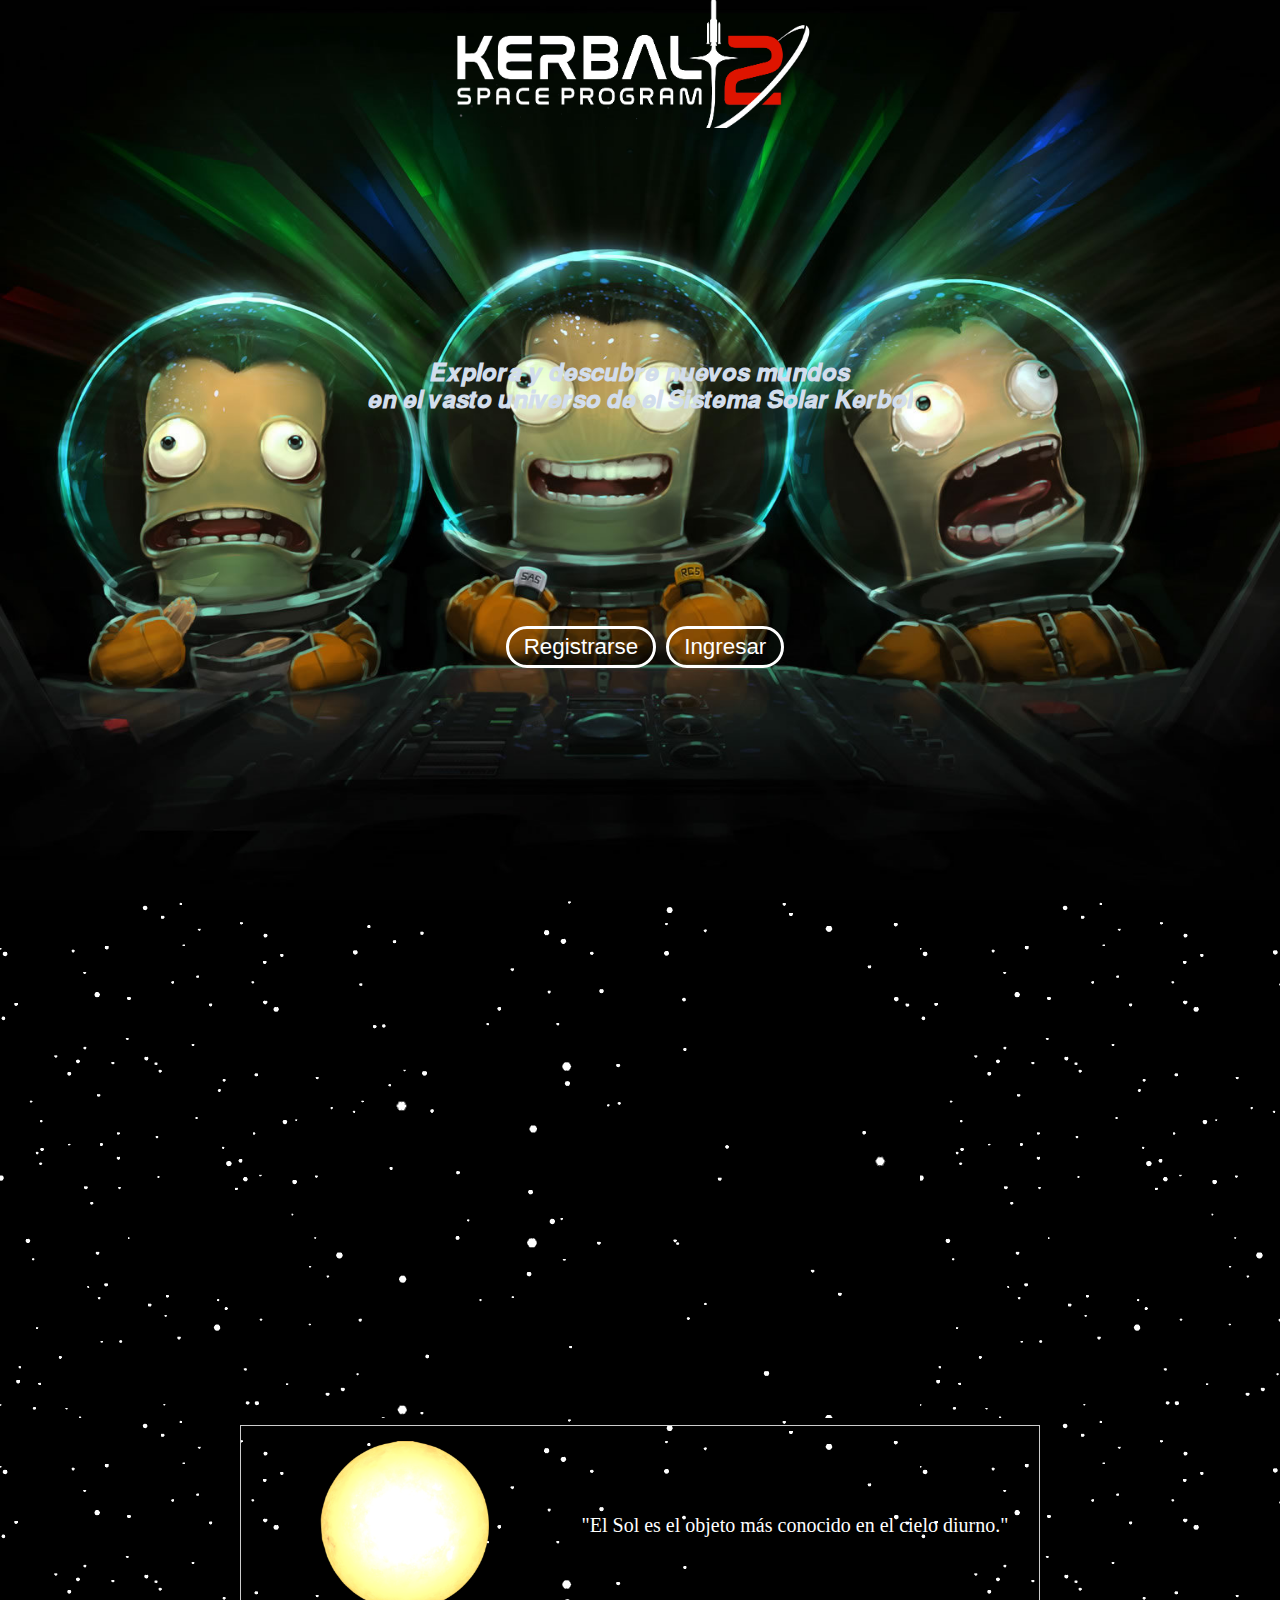
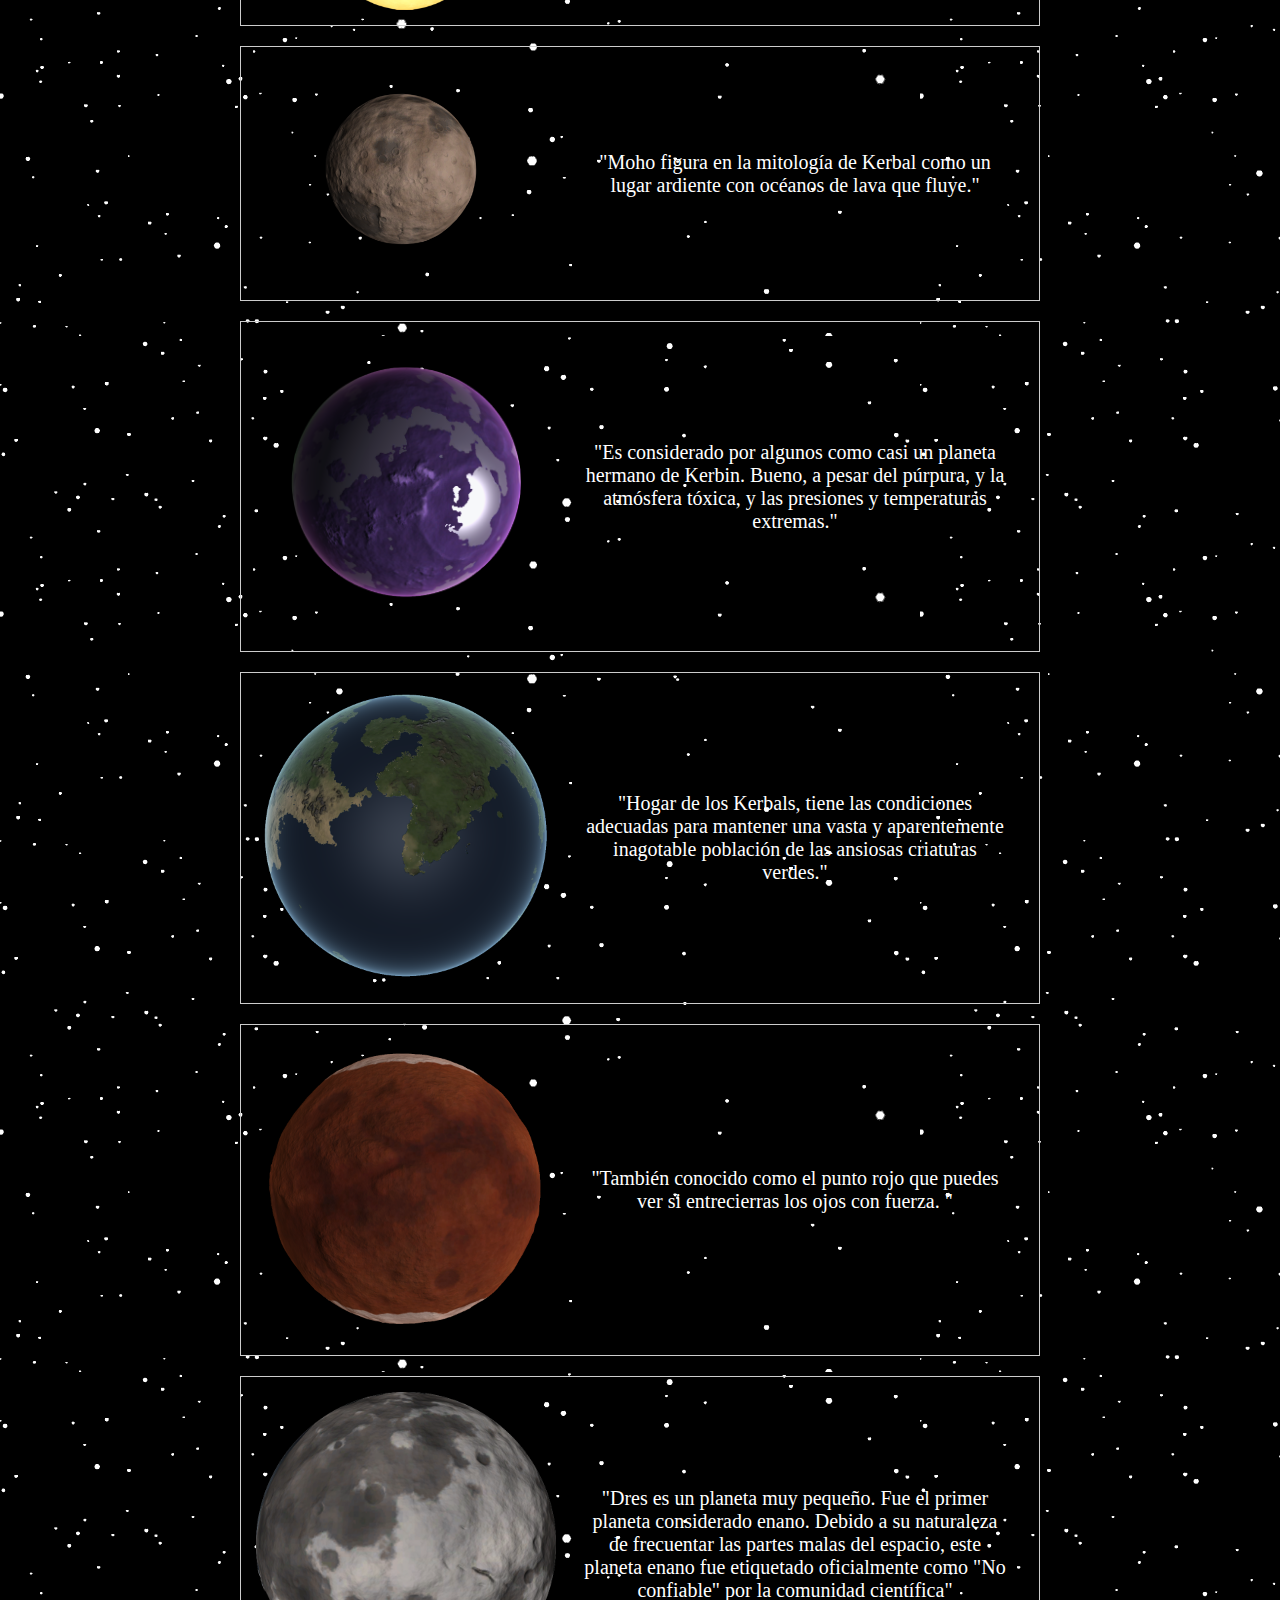
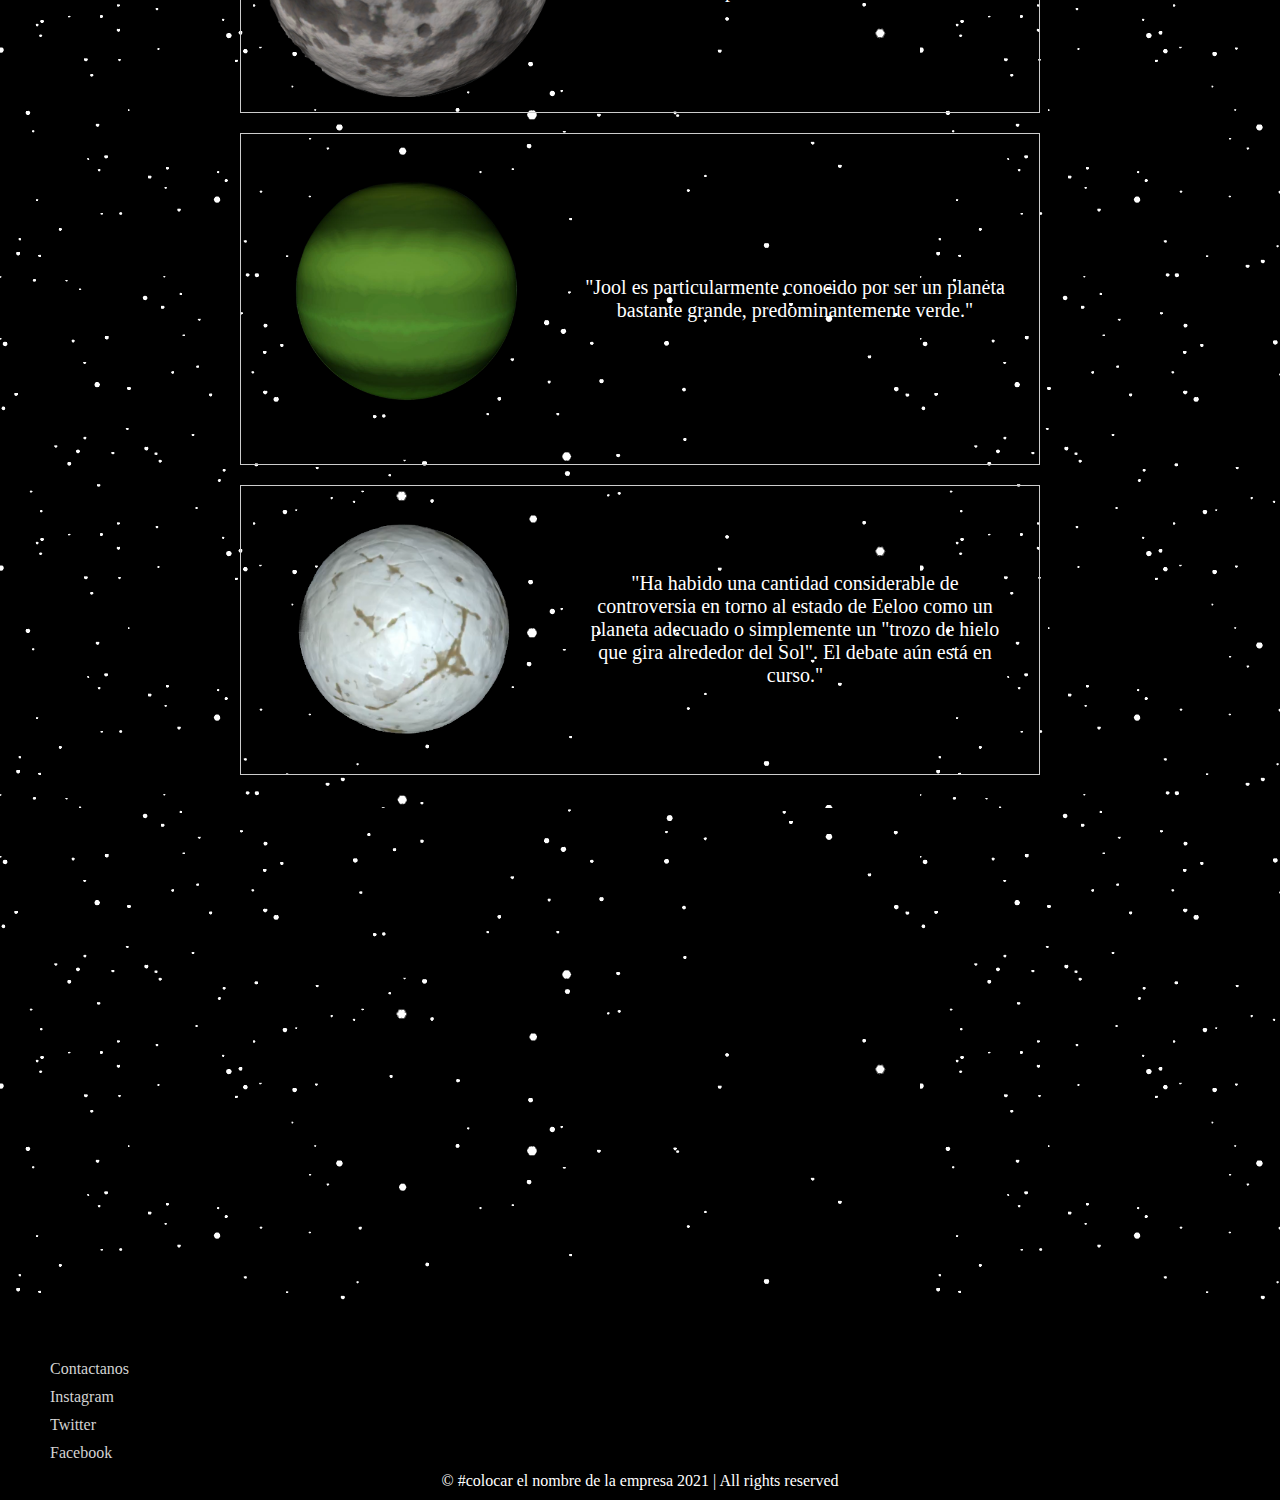
==== commit acdd5e00: "pe" ====
--- a/index.html
+++ b/index.html
@@ -5,6 +5,7 @@
     <meta name="viewport" content="width=device-width, initial-scale=1.0">
     <title>Document</title>
     <link rel="stylesheet" href="CSS/inicio.css">
+    <link rel="stylesheet" href="CSS/Footer.css">
 </head>
 <body>
     <!-- Sección de inicio-->
@@ -16,24 +17,54 @@
             <div class="registro-ingreso">
                 <h1>𝑬𝒙𝒑𝒍𝒐𝒓𝒂 𝒚 𝒅𝒆𝒔𝒄𝒖𝒃𝒓𝒆 𝒏𝒖𝒆𝒗𝒐𝒔 𝒎𝒖𝒏𝒅𝒐𝒔<br> 𝒆𝒏 𝒆𝒍 𝒗𝒂𝒔𝒕𝒐 𝒖𝒏𝒊𝒗𝒆𝒓𝒔𝒐 𝒅𝒆 𝒆𝒍 𝑺𝒊𝒔𝒕𝒆𝒎𝒂 𝑺𝒐𝒍𝒂𝒓 𝑲𝒆𝒓𝒃𝒐𝒍</h1>
                 <div class="registro-ingreso-btn">
-                    <a href="" class="btn-r">Registrarse</a>
+                    <a href="" class="btn-r" id="boton">Registrarse</a>
                     <a href="" class="btn-i">Ingresar</a>
                 </div>
+            </div>
         </div>
     </section>
     <!--Fin sección de inicio-->
 
-    <!--Sección de Descripcion de Plane-->
+    <!--Sección de Descripcion de Planetas-->
     <main>
         <section class="Planets">
-            <div class="Planets-cont">
-                <div class="bodys">
-                    <img src="SRC/Kerbol.png" alt="">
+            <div class="cuadro">
+                <div class="slot">
+                    <img src="SRC/Kerbol.png" >
+                    <p>"El Sol es el objeto más conocido en el cielo diurno."</p>
                 </div>
-                <div class="descripcion1">
-                    <h2>El Sol es el objeto más conocido en el cielo diurno. Los científicos han notado una <br>sensación de ardor particular y una posible pérdida de visión si se observa durante largos<br>períodos de tiempo. Esto es especialmente importante a tener en cuenta teniendo en <br>cuenta el efecto que los objetos brillantes tienen en el Kerbal promedio.</h2>
-
+                <div class="slot">
+                    <img src="SRC/Moho.png">
+                    <p>"Moho figura en la mitología de Kerbal como un lugar ardiente con océanos de lava que fluye."</p>
                 </div>
+                <div class="cuadro">
+                    <div class="slot">
+                        <img src="SRC/Eva.png" >
+                        <p>"Es considerado por algunos como casi un planeta hermano de Kerbin. Bueno, a pesar del púrpura, y la atmósfera tóxica, y las presiones y temperaturas extremas."</p>
+                    </div>
+                    <div class="cuadro">
+                        <div class="slot">
+                            <img src="SRC/Kerbin.png" >
+                            <p>"Hogar de los Kerbals, tiene las condiciones adecuadas para mantener una vasta y aparentemente inagotable población de las ansiosas criaturas verdes."</p>
+                        </div>
+                        <div class="slot">
+                            <img src="SRC/Duna.png">
+                            <p>"También conocido como el punto rojo que puedes ver si entrecierras los ojos con fuerza. "</p>
+                        </div>
+                        <div class="cuadro">
+                            <div class="slot">
+                                <img src="SRC/TinyDres.png" >
+                                <p>"Dres es un planeta muy pequeño. Fue el primer planeta considerado enano. Debido a su naturaleza de frecuentar las partes malas del espacio, este planeta enano fue etiquetado oficialmente como "No confiable" por la comunidad científica"</p>
+                            </div>
+                            <div class="slot">
+                                <img src="SRC/Jool.png">
+                                <p>"Jool es particularmente conocido por ser un planeta bastante grande, predominantemente verde."</p>
+                            </div>
+                            <div class="slot">
+                                <img src="SRC/Eeloo.png">
+                                <p>"Ha habido una cantidad considerable de controversia en torno al estado de Eeloo como un planeta adecuado o simplemente un "trozo de hielo que gira alrededor del Sol". El debate aún está en curso."</p>
+                            </div>
+                
         </section>
     </main>
 
@@ -42,20 +73,17 @@
     <div class="Contacto">
         <div class="Columna">
             <a href="">Contactanos</a>
-            <a href="">Misión</a>
-            <a href="">Metodos de enseñanza</a>
-        </div>
-        <div class="Columna">
             <a href="">Instagram</a>
-            <a href="">X</a>
+            <a href="">Twitter</a>
             <a href="">Facebook</a>
-        </div>
+        </div></div>
         <footer>
             <div>
-                <p>&copy; lam 2021 | All rights reserved</p>
+                <p>&copy; #colocar el nombre de la empresa 2021 | All rights reserved</p>
             </div>
         </footer>
-    </div>
+    
+    <script> src="JS/app.js"</script>
     </main>
 </body>
 </html>--- a/CSS/inicio.css
+++ b/CSS/inicio.css
@@ -19,46 +19,62 @@
     --blanco: #ffffff;
     --negro: #00070f;
     --gris: #d2ddec;
+    --rojo:#e72727d7;
 }
 .Inicio{
     display: flex;
     align-items: center;
     justify-content: center;
     background-image: url(../SRC/kerbals.jpg);
-    background-position-x: -1233px;
+    background-position: center;
+    background-size: cover;
+    overflow-y: hidden;
+}
 
-}
 .Inicio-cont{
     text-align: center;
     display: flex;
     align-items: center;
-    justify-content: center;
+    justify-content: space-between;
     width: 100vw;
     height: 100vh;
     flex-direction: column;
+    padding: 0 20px;
+    overflow-y: hidden;
 }
 
 .KSP{
     position: relative;
-    width: 50%;
+    width: 100%;
     display: flex;
     align-items: center;
     justify-content: center;
-    margin-bottom: auto;
+    overflow-y: hidden;
 }
 .KSP img{
     display: flex;
-    width: 28em;
-    height: 12em;
+    width: 25em;
+    height: 10em;
 }
 
-.registro-ingreso-{
+.registro-ingreso{
     width: 100%;
     display: flex;
     position: relative;
     flex-direction: column;
     justify-content: center;
     align-items: center;
+    margin-bottom: 50px;
+    height: 100%;
+    background-color: #c9111100;
+}
+
+.registro-ingreso h1{
+    width: 100%;
+    display: flex;
+    justify-content: center;
+    position: relative;
+    height: 30%;
 }
 
 .registro-ingreso-btn{
@@ -66,7 +82,9 @@
     display: flex;
     align-items: center;
     justify-content: center;
-    text-align: center
+    text-align: center;
+    position: relative;
+    bottom: -50px;
 }
 
 .registro-ingreso-btn a{ 
@@ -90,7 +108,7 @@
 .btn-r:hover{
     font-size: 1.6em;
     transition: .2s;
-    border-color:var(--blanco)
+    border-color:var(--rojo)
 }
 
 .btn-i{
@@ -100,7 +118,7 @@
 .btn-i:hover{
     font-size: 1.6em;
     transition: 0.2s;
-    border-color:var(--blanco)
+    border-color:var(--rojo)
 }
 
 .registro-ingreso h1{
@@ -109,28 +127,43 @@
     width: fit-content;
 }
 
-.Planets{
+.Planets {
     display: flex;
     align-items: center;
     justify-content: center;
-    background-image: url(../SRC/cielo\ estrellado\ con\ kerbals.jpg);
+    background-image: url(../SRC/cielo\ estrellado\ 2.png);
+    height: 400vh;
+    position: relative;
 }
 
-.Planets-cont{
-    text-align: center;
+.cuadro {
+    display: flex;
+    flex-direction: column;
+    align-items: center;
+    max-width: 800px;
+    margin: 0 auto;
+}
+
+.slot {
+    width: 100%;
+    margin: 10px;
+    padding: 15px;
+    border: 1px solid #ccc;
     display: flex;
     align-items: center;
-    justify-content: center;
-    width: 100vw;
-    height: 100vh;
-    flex-direction: column;
+    justify-content: space-between;
 }
 
-.bodys{
-    position: relative;
-    width: 30%;
-    display: flex;
-    align-items: right;
-    justify-content: right;
-    margin-bottom: auto;
+.slot img {
+    max-width: 300px;
+    height: auto;
+    margin-right: 10px;
+}
+
+.slot p {
+    flex: 1;
+    color: white;
+    padding: 15px;
+    text-align: center;
+    font-size: 20px;
 }--- a/CSS/Footer.css
+++ b/CSS/Footer.css
@@ -0,0 +1,40 @@
+footer{
+    background-color: black;
+    color: white;
+    display: flex;
+    justify-content: center;
+    align-items: center;
+    width: 100%;
+    padding: 10px;
+}
+
+.Contacto{
+    background-color: black;
+    color: white;
+    text-decoration: none;
+    justify-content: left;
+    align-items: center;
+    display: flex;
+    width: 100%;
+}
+
+.Columna{
+    margin-top: 50px;
+    margin-left: 50px;
+}
+
+.Columna h2{
+    color: var(--blanco);
+    background-color: #00070f;
+    font-family: arial rounded mt;
+    font-size: 2rem;
+}
+
+.Columna a{
+    color: rgb(211, 211, 211);
+    font-family: arial rounded mt;
+    font-size: 1rem;
+    text-decoration: none;
+    display: flex;
+    margin-top: 10px;
+}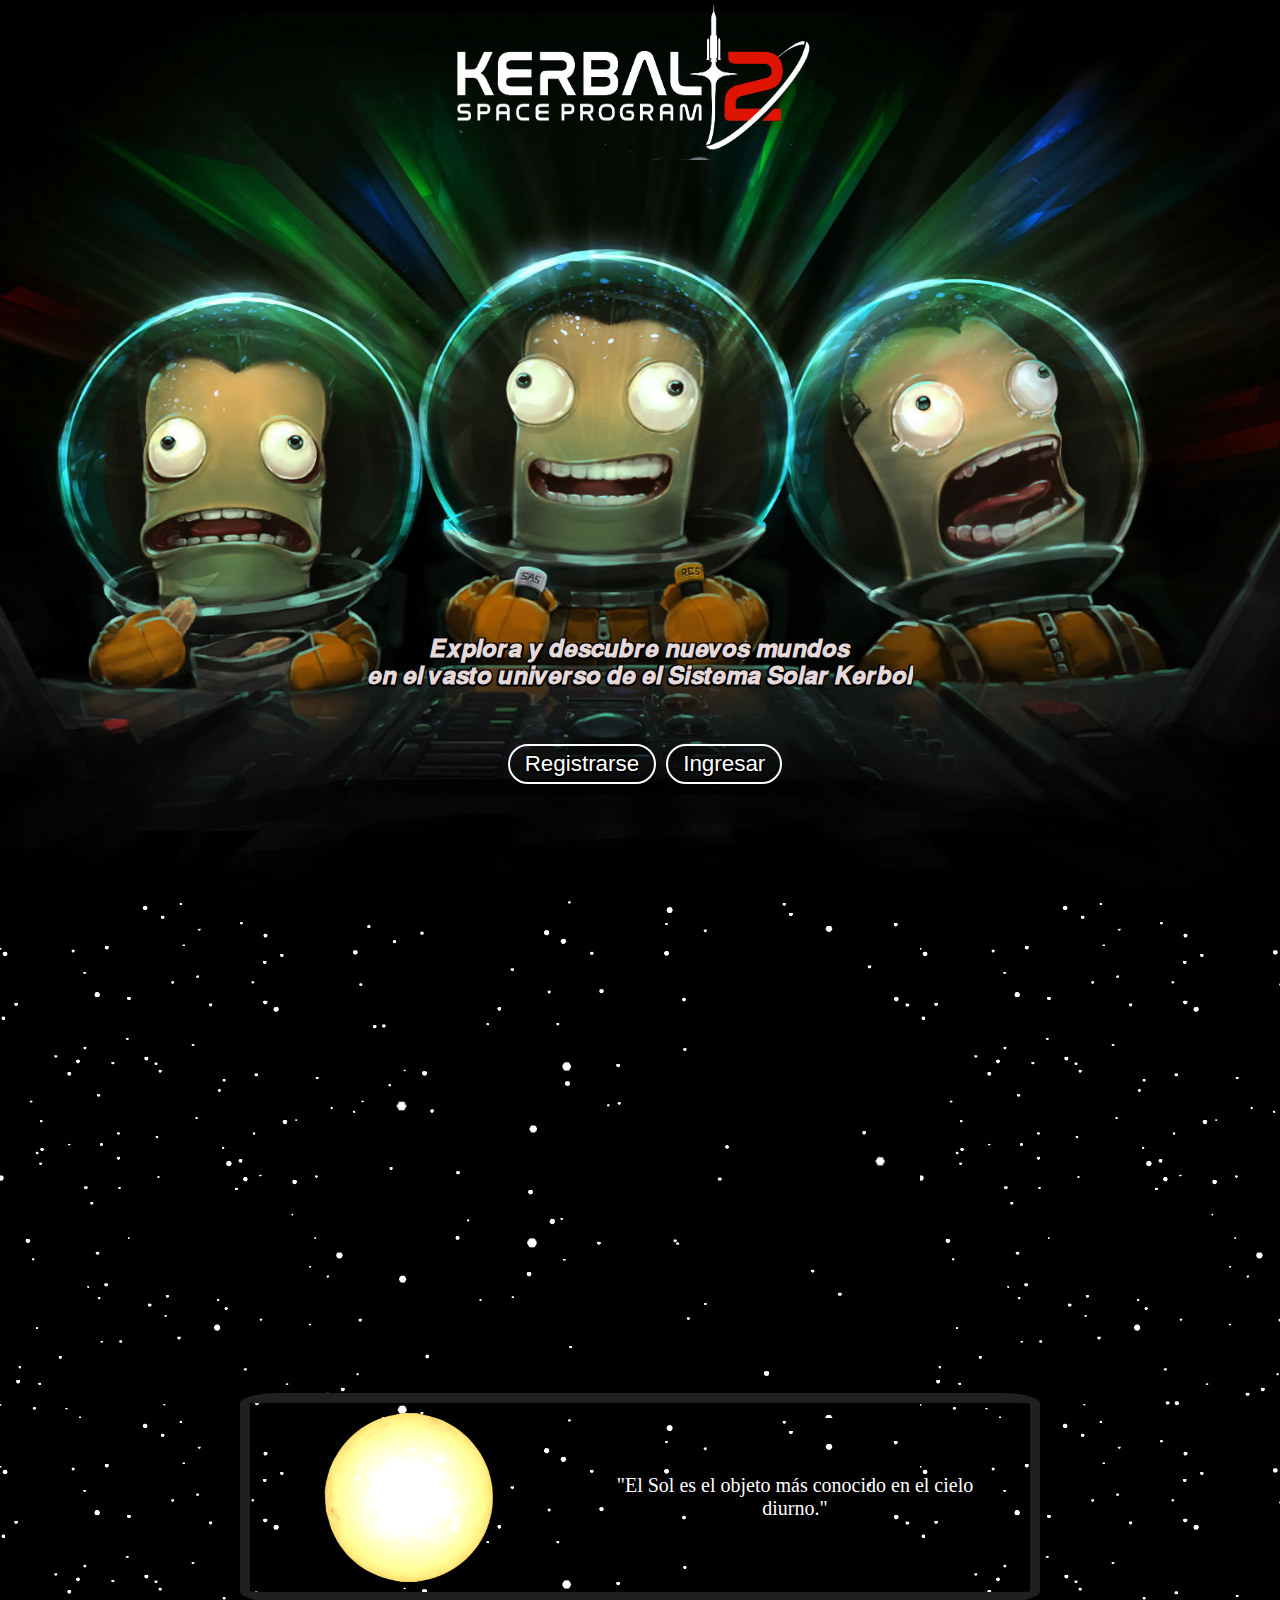
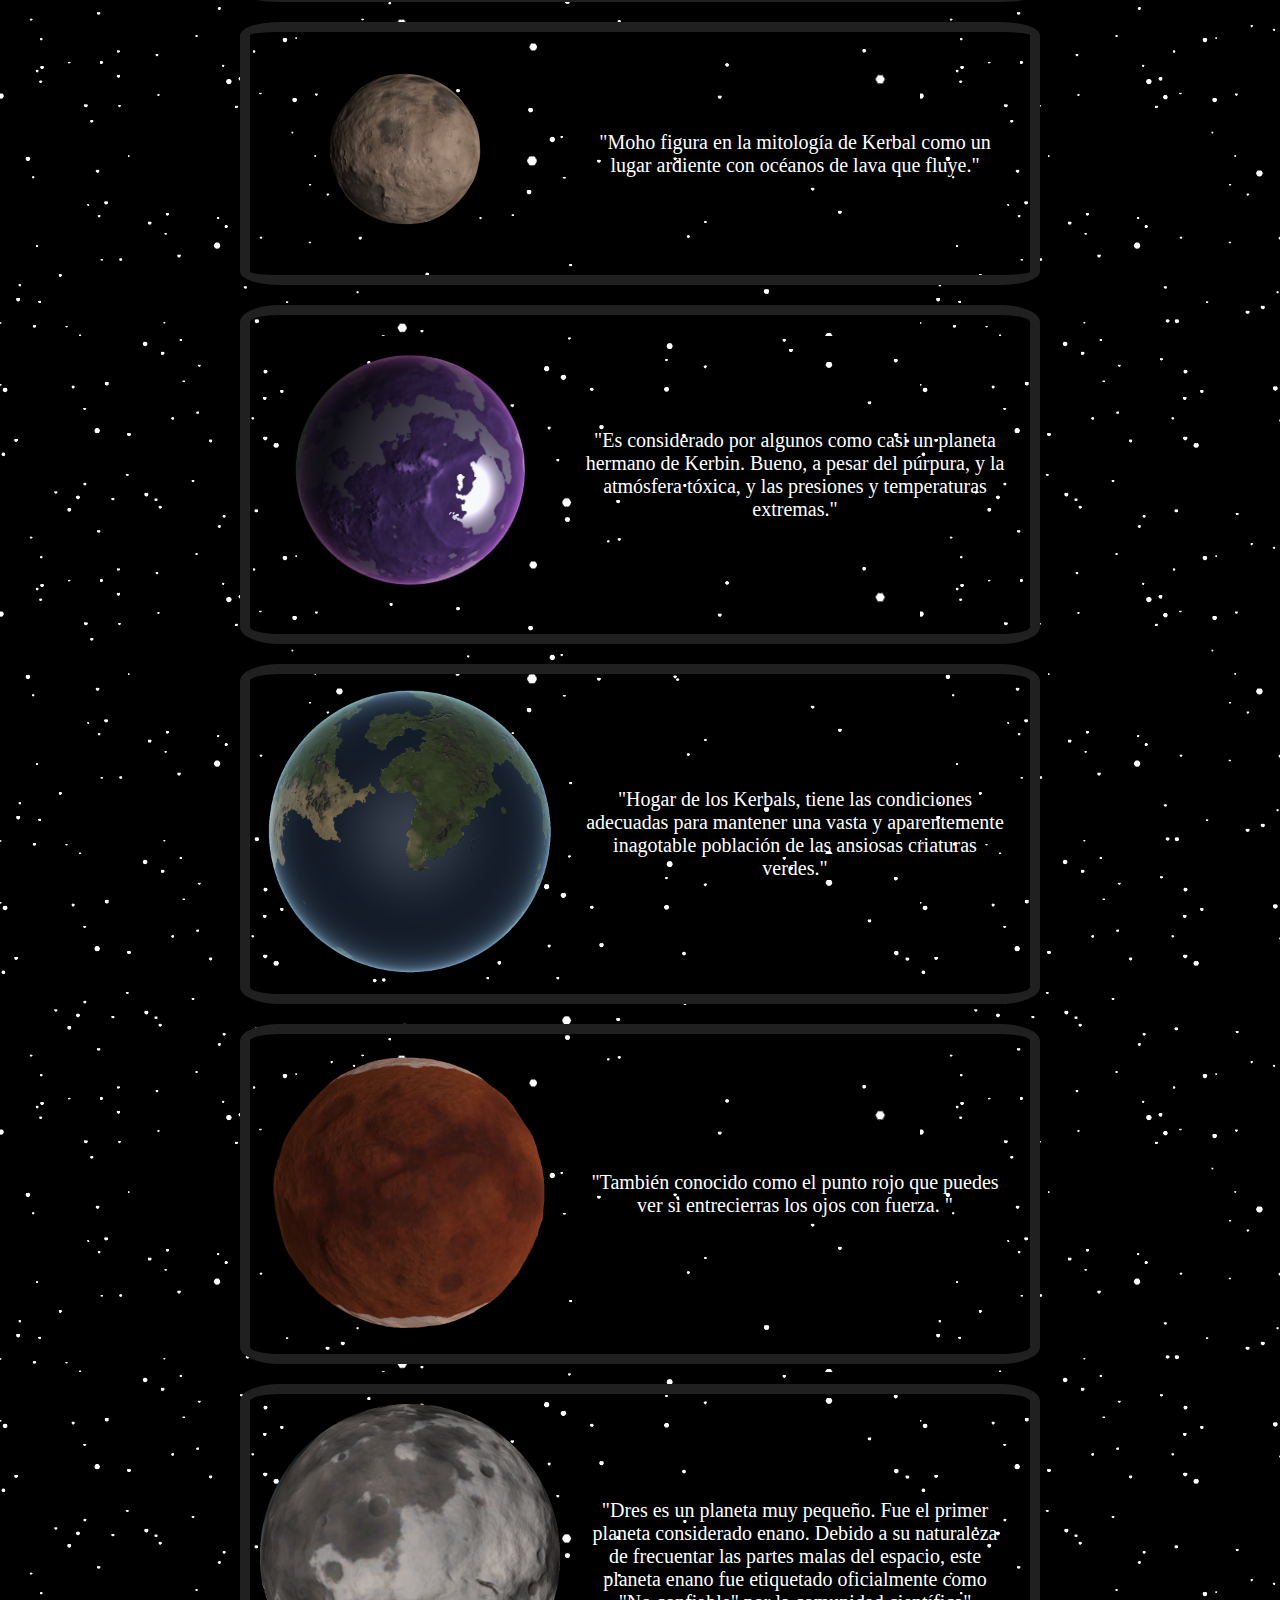
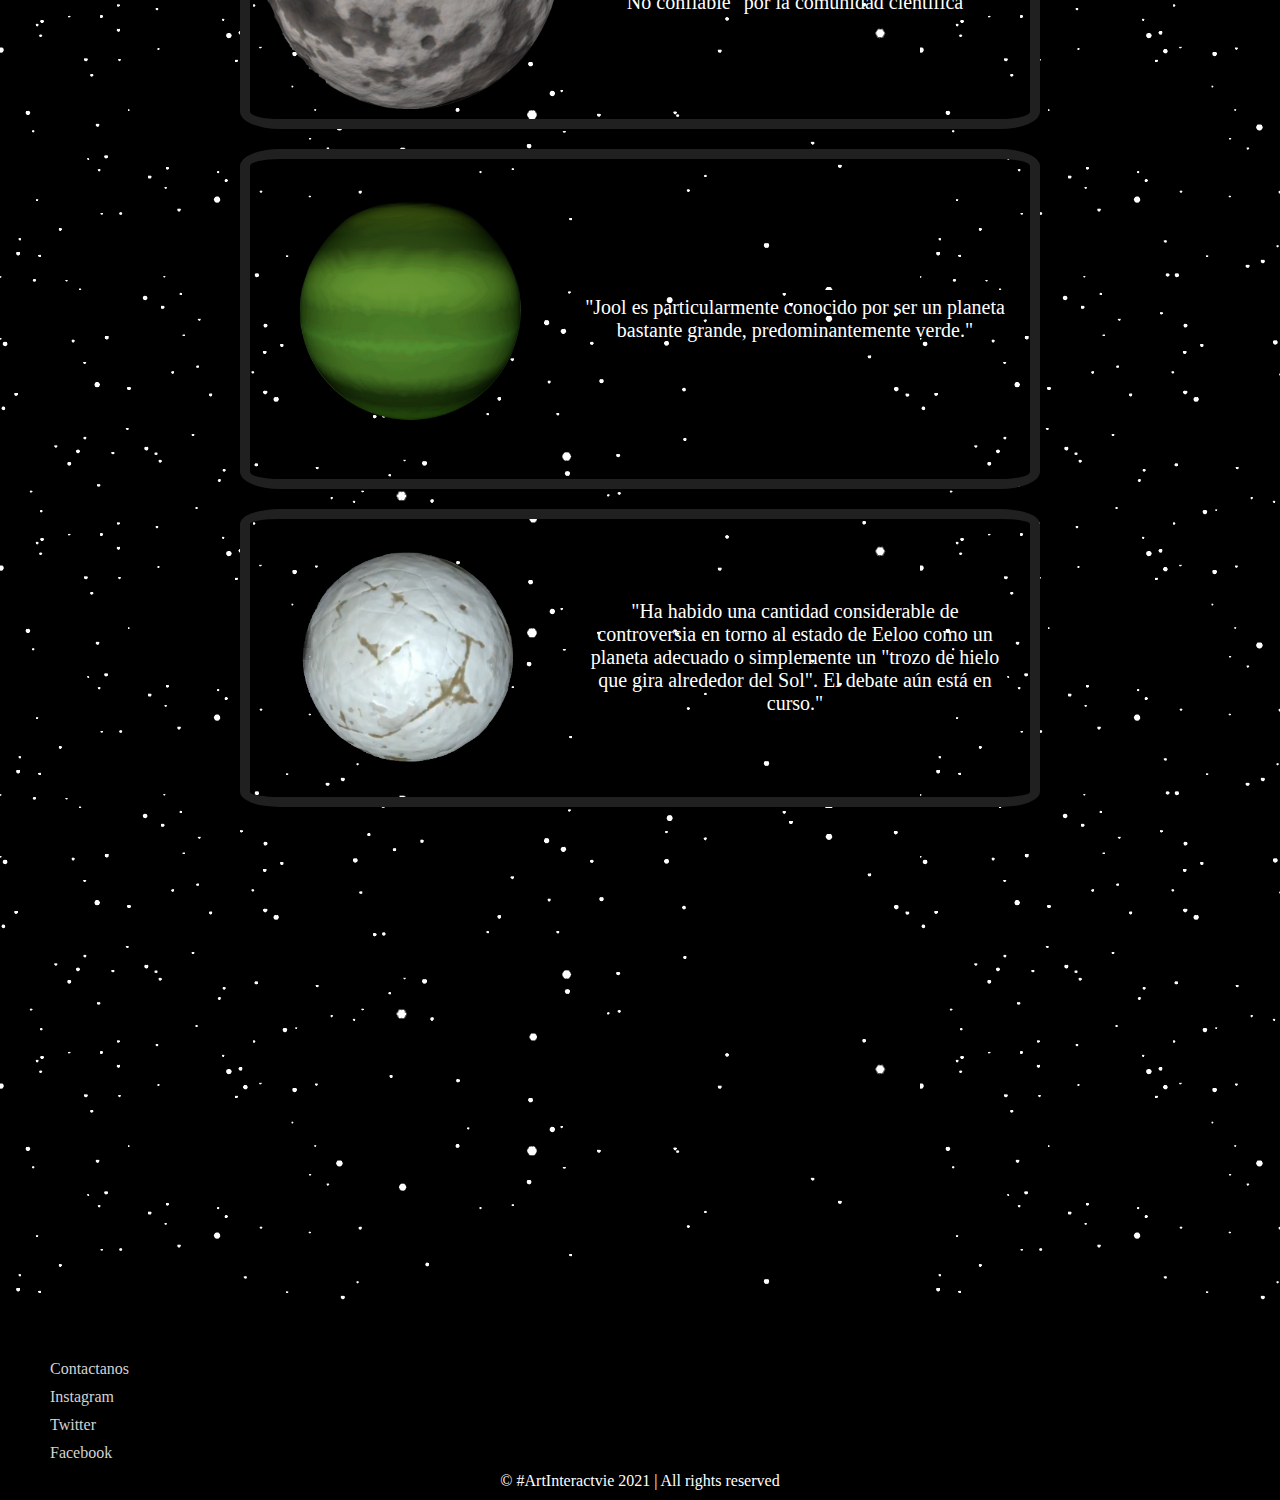
==== commit 88ebf3b1: "si" ====
--- a/index.html
+++ b/index.html
@@ -6,6 +6,8 @@
     <title>Document</title>
     <link rel="stylesheet" href="CSS/inicio.css">
     <link rel="stylesheet" href="CSS/Footer.css">
+    <link rel="stylesheet" href="CSS/Responsive.css">
+
 </head>
 <body>
     <!-- Sección de inicio-->
@@ -17,8 +19,8 @@
             <div class="registro-ingreso">
                 <h1>𝑬𝒙𝒑𝒍𝒐𝒓𝒂 𝒚 𝒅𝒆𝒔𝒄𝒖𝒃𝒓𝒆 𝒏𝒖𝒆𝒗𝒐𝒔 𝒎𝒖𝒏𝒅𝒐𝒔<br> 𝒆𝒏 𝒆𝒍 𝒗𝒂𝒔𝒕𝒐 𝒖𝒏𝒊𝒗𝒆𝒓𝒔𝒐 𝒅𝒆 𝒆𝒍 𝑺𝒊𝒔𝒕𝒆𝒎𝒂 𝑺𝒐𝒍𝒂𝒓 𝑲𝒆𝒓𝒃𝒐𝒍</h1>
                 <div class="registro-ingreso-btn">
-                    <a href="" class="btn-r" id="boton">Registrarse</a>
-                    <a href="" class="btn-i">Ingresar</a>
+                    <a href="#" class="btn" id="boton-registrarse">Registrarse</a>
+                    <a href="#" class="btn" id="boton-ingresar">Ingresar</a>                    
                 </div>
             </div>
         </div>
@@ -69,7 +71,7 @@
     </main>
 
     <!-- Fin-->
-    <main>
+  <main>
     <div class="Contacto">
         <div class="Columna">
             <a href="">Contactanos</a>
@@ -79,9 +81,9 @@
         </div></div>
         <footer>
             <div>
-                <p>&copy; #colocar el nombre de la empresa 2021 | All rights reserved</p>
+                <p>&copy; #ArtInteractvie 2021 | All rights reserved</p>
             </div>
-        </footer>
+        </footer> 
     
     <script> src="JS/app.js"</script>
     </main>
--- a/CSS/inicio.css
+++ b/CSS/inicio.css
@@ -18,7 +18,7 @@
 :root{
     --blanco: #ffffff;
     --negro: #00070f;
-    --gris: #d2ddec;
+    --gris: #e4d8d8;
     --rojo:#e72727d7;
 }
 .Inicio{
@@ -64,9 +64,9 @@
     flex-direction: column;
     justify-content: center;
     align-items: center;
-    margin-bottom: 50px;
-    height: 100%;
-    background-color: #c9111100;
+    margin-bottom: -100px;
+    height: 70%;
+    text-shadow: -1.5px -1.5px 0 black, 1.5px -1.5px 0 black, -1.5px 1.5px 0 black, 1.5px 1.5px 0 black;
 }
 
 .registro-ingreso h1{
@@ -74,7 +74,9 @@
     display: flex;
     justify-content: center;
     position: relative;
-    height: 30%;
+    height: 25%;
+    font-weight: bold;
+    text-shadow: -1.5px -1.5px 0 black, 1.5px -1.5px 0 black, -1.5px 1.5px 0 black, 1.5px 1.5px 0 black;
 }
 
 .registro-ingreso-btn{
@@ -99,32 +101,40 @@
     margin-left: 10px;
     transition: .5;
     cursor: pointer;
+    border: 2px solid transparent;
+    border: 2px solid var(--blanco);
+
 }
 
-.btn-r{
-    border: 3px solid var(--blanco);
+
+.btn {
+    padding: 5px 15px;
+    font-size: 1.4em;
+    font-family: Arial;
+    text-decoration: none;
+    text-align: center;
+    border-radius: 100px;
+    justify-content: center;
+    color: var(--blanco);
+    margin-left: 10px;
+    transition: .2s;
+    cursor: pointer;
 }
 
-.btn-r:hover{
-    font-size: 1.6em;
-    transition: .2s;
-    border-color:var(--rojo)
+.btn:hover {
+    background-color: #c91111;
 }
 
-.btn-i{
-    border: 3px solid var(--blanco);
-}
-
-.btn-i:hover{
-    font-size: 1.6em;
-    transition: 0.2s;
-    border-color:var(--rojo)
+.registro-ingreso-btn a:hover {
+    background-color: #c91111;
+    border-color: #fff;
 }
 
 .registro-ingreso h1{
     color: var(--gris);
     font-size: 1.5rem;
     width: fit-content;
+    margin-bottom: -100px;
 }
 
 .Planets {
@@ -147,11 +157,12 @@
 .slot {
     width: 100%;
     margin: 10px;
-    padding: 15px;
-    border: 1px solid #ccc;
+    padding: 10px;
+    border: 10px solid #202020;
     display: flex;
     align-items: center;
     justify-content: space-between;
+    border-radius: 5%;
 }
 
 .slot img {
@@ -166,4 +177,22 @@
     padding: 15px;
     text-align: center;
     font-size: 20px;
-}+}
+
+.btn {
+    padding: 5px 15px;
+    font-size: 1.4em;
+    font-family: Arial;
+    text-decoration: none;
+    text-align: center;
+    border-radius: 100px;
+    justify-content: center;
+    color: var(--blanco);
+    margin-left: 10px;
+    transition: .5s;
+    cursor: pointer; 
+}
+
+.btn:hover {
+    background-color: #c91111;
+}
--- a/CSS/Footer.css
+++ b/CSS/Footer.css
@@ -37,4 +37,55 @@
     text-decoration: none;
     display: flex;
     margin-top: 10px;
-}+}
+
+.backdrop {
+    --tw-border-spacing-x: 0;
+    --tw-border-spacing-y: 0;
+    --tw-translate-x: 0;
+    --tw-translate-y: 0;
+    --tw-rotate: 0;
+    --tw-skew-x: 0;
+    --tw-skew-y: 0;
+    --tw-scale-x: 1;
+    --tw-scale-y: 1;
+    --tw-pan-x: ;
+    --tw-pan-y: ;
+    --tw-pinch-zoom: ;
+    --tw-scroll-snap-strictness: proximity;
+    --tw-gradient-from-position: ;
+    --tw-gradient-via-position: ;
+    --tw-gradient-to-position: ;
+    --tw-ordinal: ;
+    --tw-slashed-zero: ;
+    --tw-numeric-figure: ;
+    --tw-numeric-spacing: ;
+    --tw-numeric-fraction: ;
+    --tw-ring-inset: ;
+    --tw-ring-offset-width: 0px;
+    --tw-ring-offset-color: #fff;
+    --tw-ring-color: rgba(59,130,246,.5);
+    --tw-ring-offset-shadow: 0 0 #0000;
+    --tw-ring-shadow: 0 0 #0000;
+    --tw-shadow: 0 0 #0000;
+    --tw-shadow-colored: 0 0 #0000;
+    --tw-blur: ;
+    --tw-brightness: ;
+    --tw-contrast: ;
+    --tw-grayscale: ;
+    --tw-hue-rotate: ;
+    --tw-invert: ;
+    --tw-saturate: ;
+    --tw-sepia: ;
+    --tw-drop-shadow: ;
+    --tw-backdrop-blur: ;
+    --tw-backdrop-brightness: ;
+    --tw-backdrop-contrast: ;
+    --tw-backdrop-grayscale: ;
+    --tw-backdrop-hue-rotate: ;
+    --tw-backdrop-invert: ;
+    --tw-backdrop-opacity: ;
+    --tw-backdrop-saturate: ;
+    --tw-backdrop-sepia: ;
+}
+
--- a/CSS/Responsive.css
+++ b/CSS/Responsive.css
@@ -0,0 +1,21 @@
+@media (max-width: 768px) {
+    .registro-ingreso {
+        align-items: center;
+        margin-bottom: 0; /* Para evitar superposición con el footer */
+        margin-top: 100px;
+
+    }
+
+    .registro-ingreso-btn a {
+        margin-bottom: 10px;
+    }
+
+    .registro-ingreso h1 {
+        font-size: 1.03rem;
+        margin-top: 120px;
+    }
+
+    .Planets {
+        width: 100%; /* Ajusta la altura según el contenido */
+    }
+}
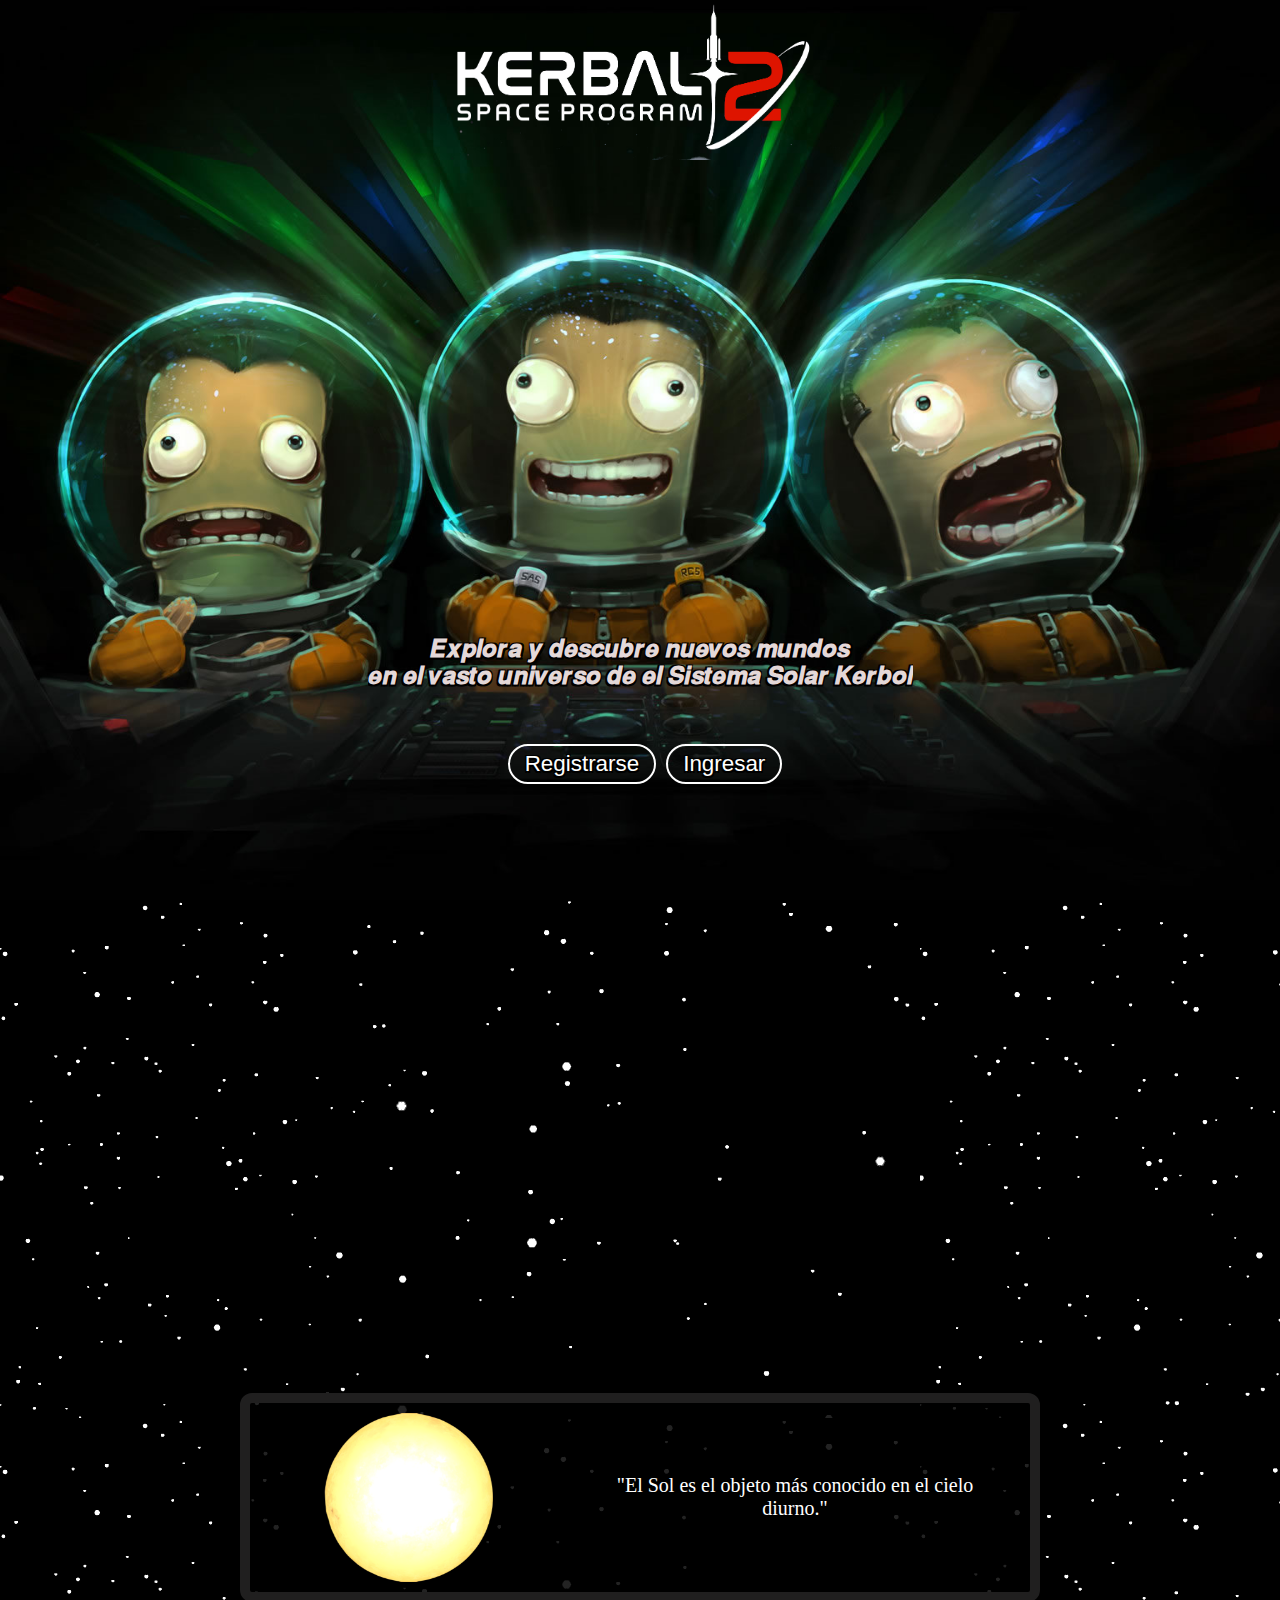
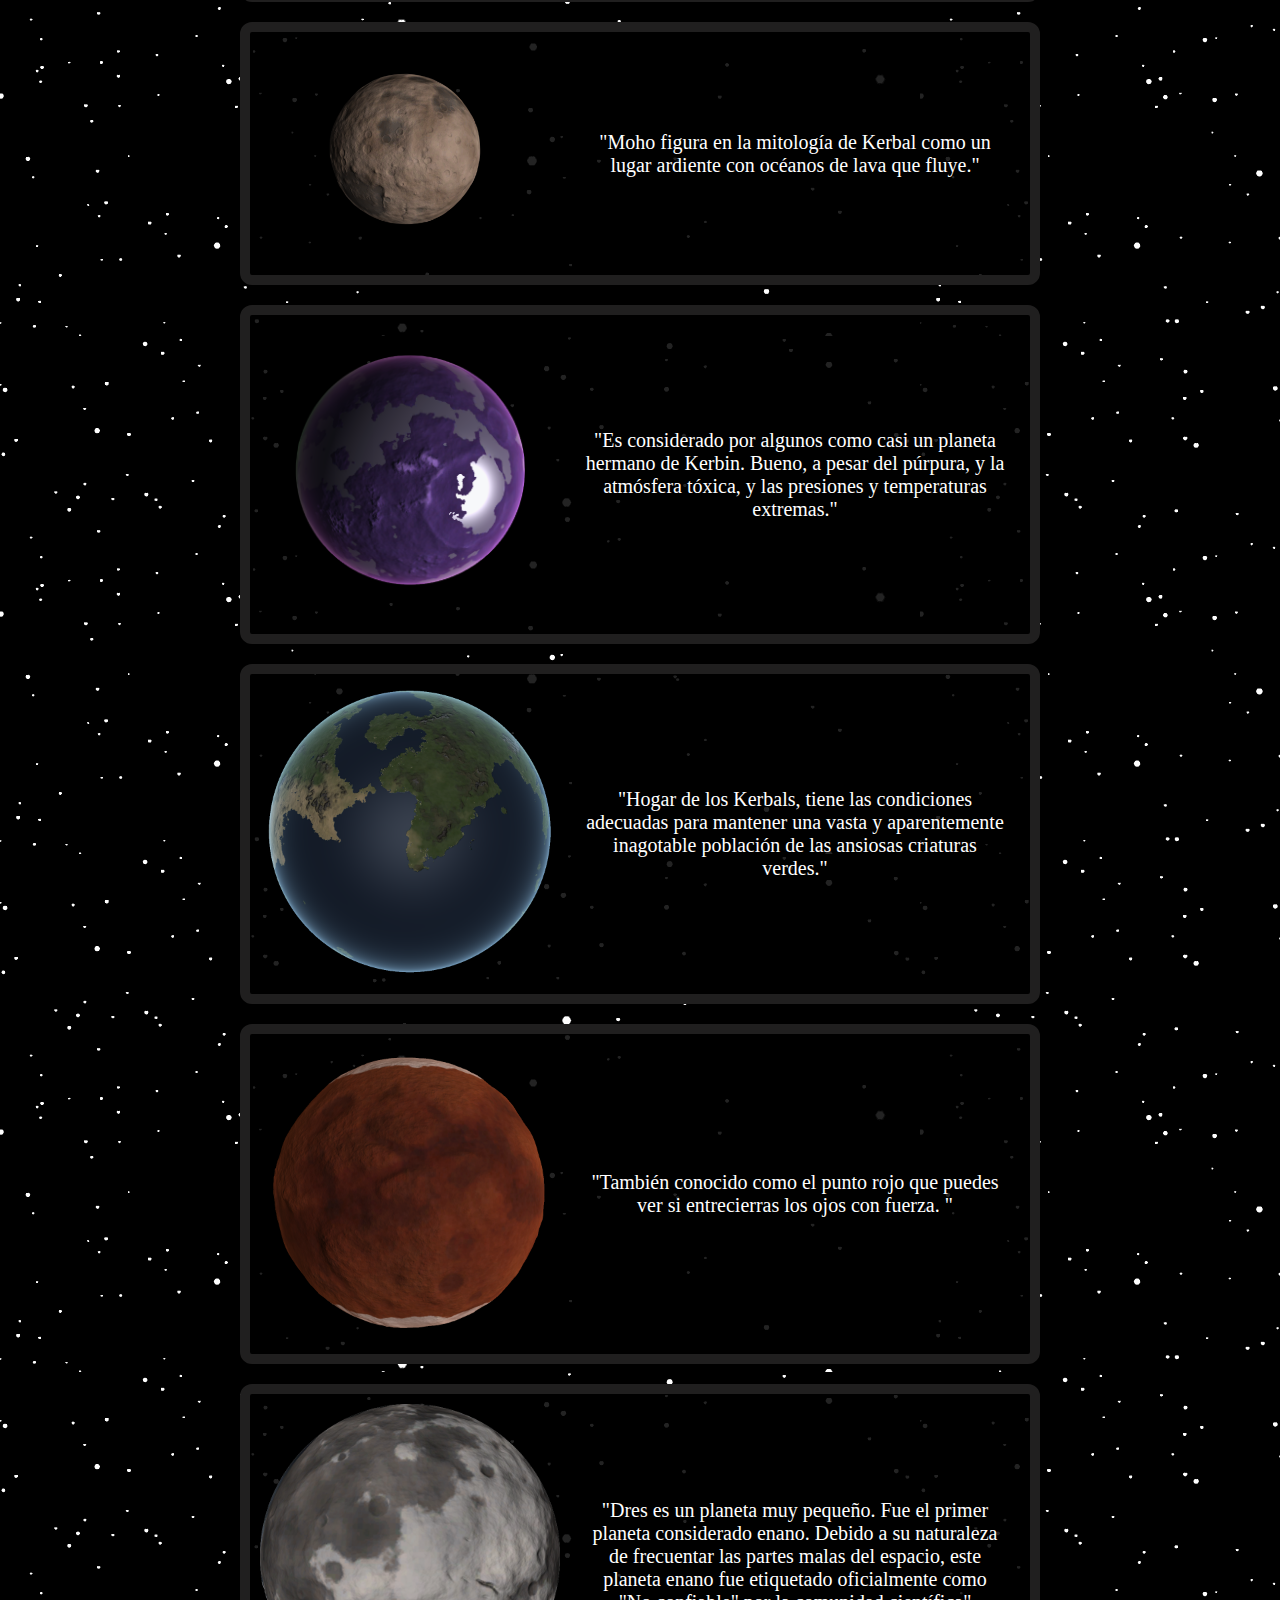
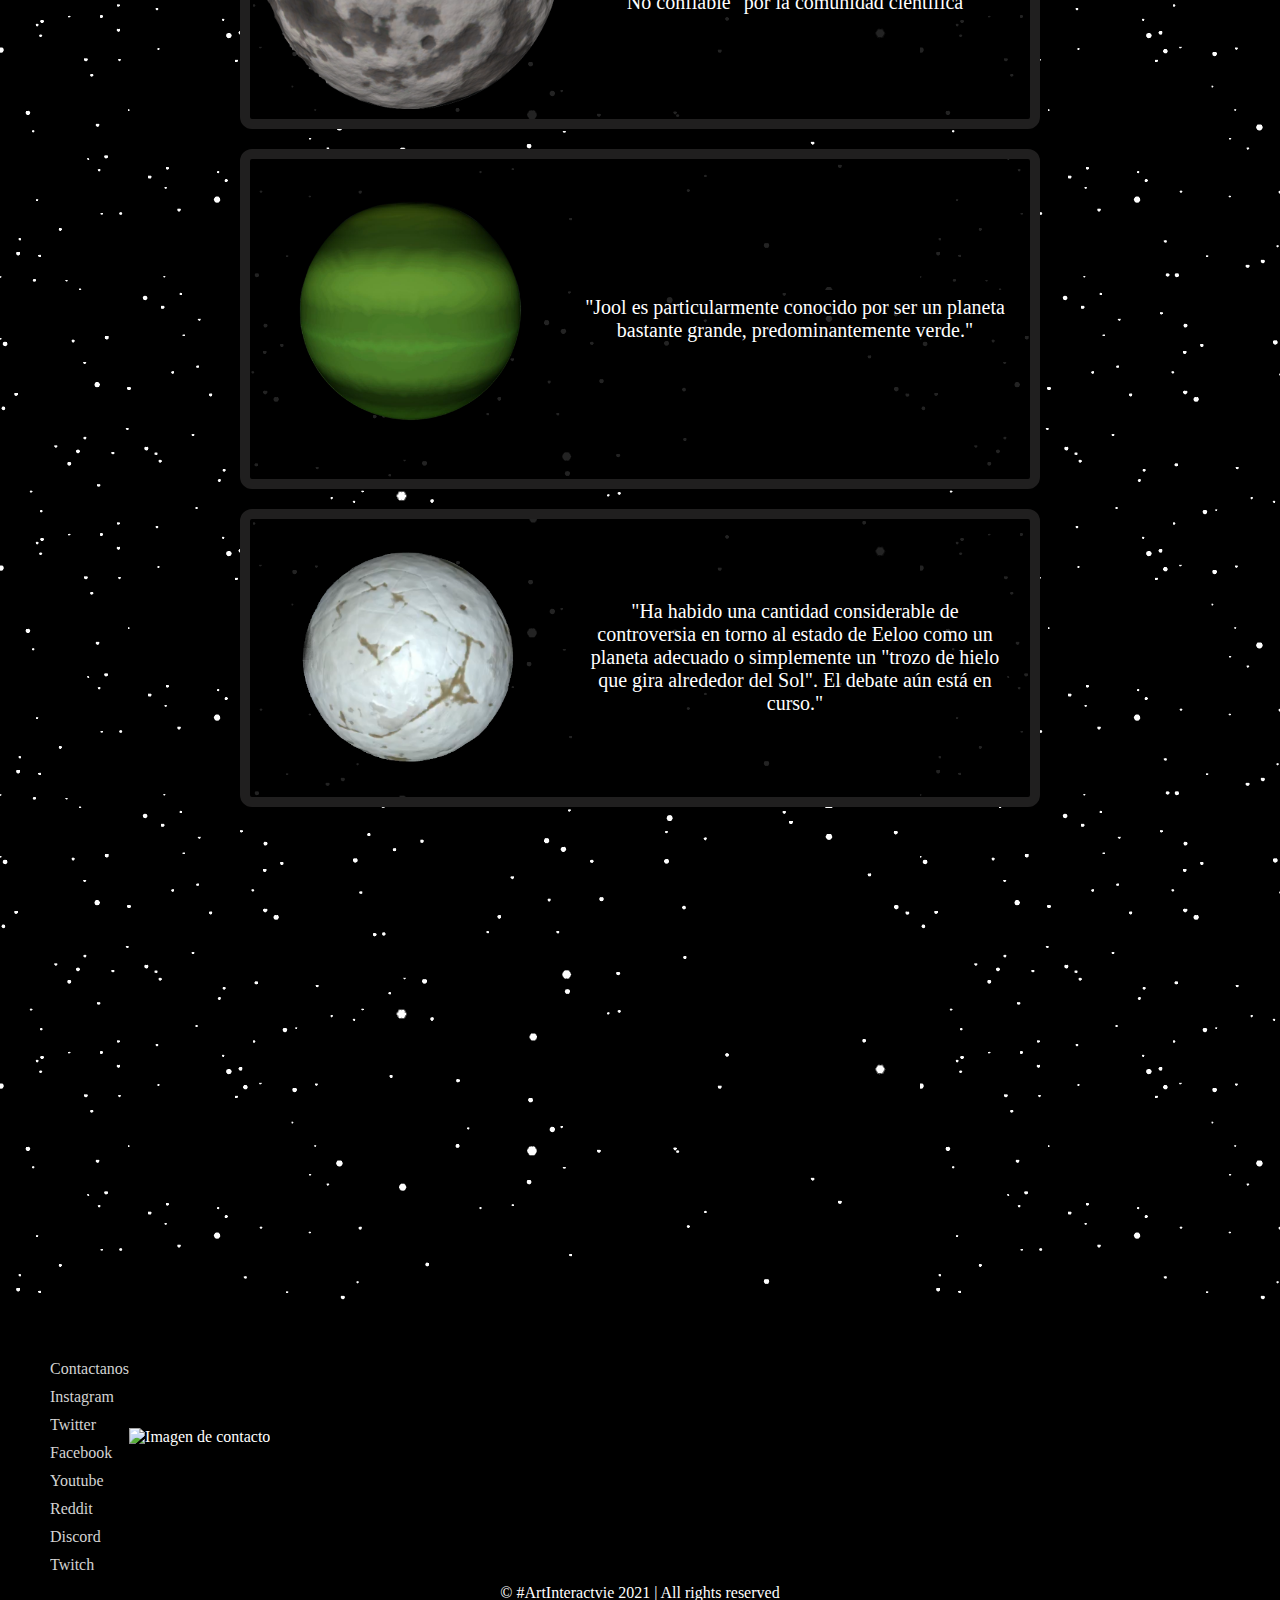
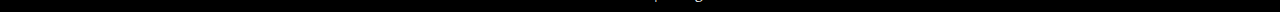
==== commit 189b3db6: "style (cambios en algunas palabras e imagenes)" ====
--- a/index.html
+++ b/index.html
@@ -70,22 +70,33 @@
         </section>
     </main>
 
-    <!-- Fin-->
-  <main>
-    <div class="Contacto">
-        <div class="Columna">
-            <a href="">Contactanos</a>
-            <a href="">Instagram</a>
-            <a href="">Twitter</a>
-            <a href="">Facebook</a>
-        </div></div>
+    <!-- Fin de sección de descripcion de planetas-->
+    <!-- Inicio de sección de contacto y Redes Sociales -->
+    <main>
+        <div class="Contacto">
+            <div class="Columna">
+                <div class="ContactoEnlace">
+                    <a href="#">Contactanos</a>
+                </div>                
+                <div class="RedesSociales">
+                    <a href="https://www.instagram.com/kerbalspacep/"><i class="fab fa-instagram"></i> Instagram</a>
+                    <a href="https://twitter.com/KerbalSpaceP"><i class="fab fa-twitter"></i> Twitter</a>
+                    <a href="https://www.facebook.com/kerbalspaceprogram"><i class="fab fa-facebook"></i> Facebook</a>
+                    <a href="https://www.youtube.com/user/KerbalSPOfficial"><i class="fab fa-youtube"></i> Youtube</a>
+                    <a href="https://www.reddit.com/r/KerbalSpaceProgram/"><i class="fab fa-reddit"></i> Reddit</a>
+                    <a href="https://discord.com/invite/ZbMp7RjVhU"><i class="fab fa-discord"></i> Discord</a>
+                    <a href="https://www.twitch.tv/ksptv"><i class="fab fa-discord"></i> Twitch</a>
+                </div>
+            </div>
+            <img src="SRC/Private Division.jpeg" alt="Imagen de contacto" class="ImagenContacto">
+        </div>
         <footer>
             <div>
                 <p>&copy; #ArtInteractvie 2021 | All rights reserved</p>
             </div>
-        </footer> 
-    
-    <script> src="JS/app.js"</script>
+        </footer>
+        <script src="JS/app.js"></script>
     </main>
+        <!-- Fin de sección de contacto y Redes Sociales -->
 </body>
 </html>--- a/CSS/inicio.css
+++ b/CSS/inicio.css
@@ -158,11 +158,12 @@
     width: 100%;
     margin: 10px;
     padding: 10px;
-    border: 10px solid #202020;
+    border: 10px solid #201f1f;
     display: flex;
     align-items: center;
     justify-content: space-between;
-    border-radius: 5%;
+    border-radius: 12px;
+    background-color: #000000dc;
 }
 
 .slot img {
@@ -196,3 +197,4 @@
 .btn:hover {
     background-color: #c91111;
 }
+
